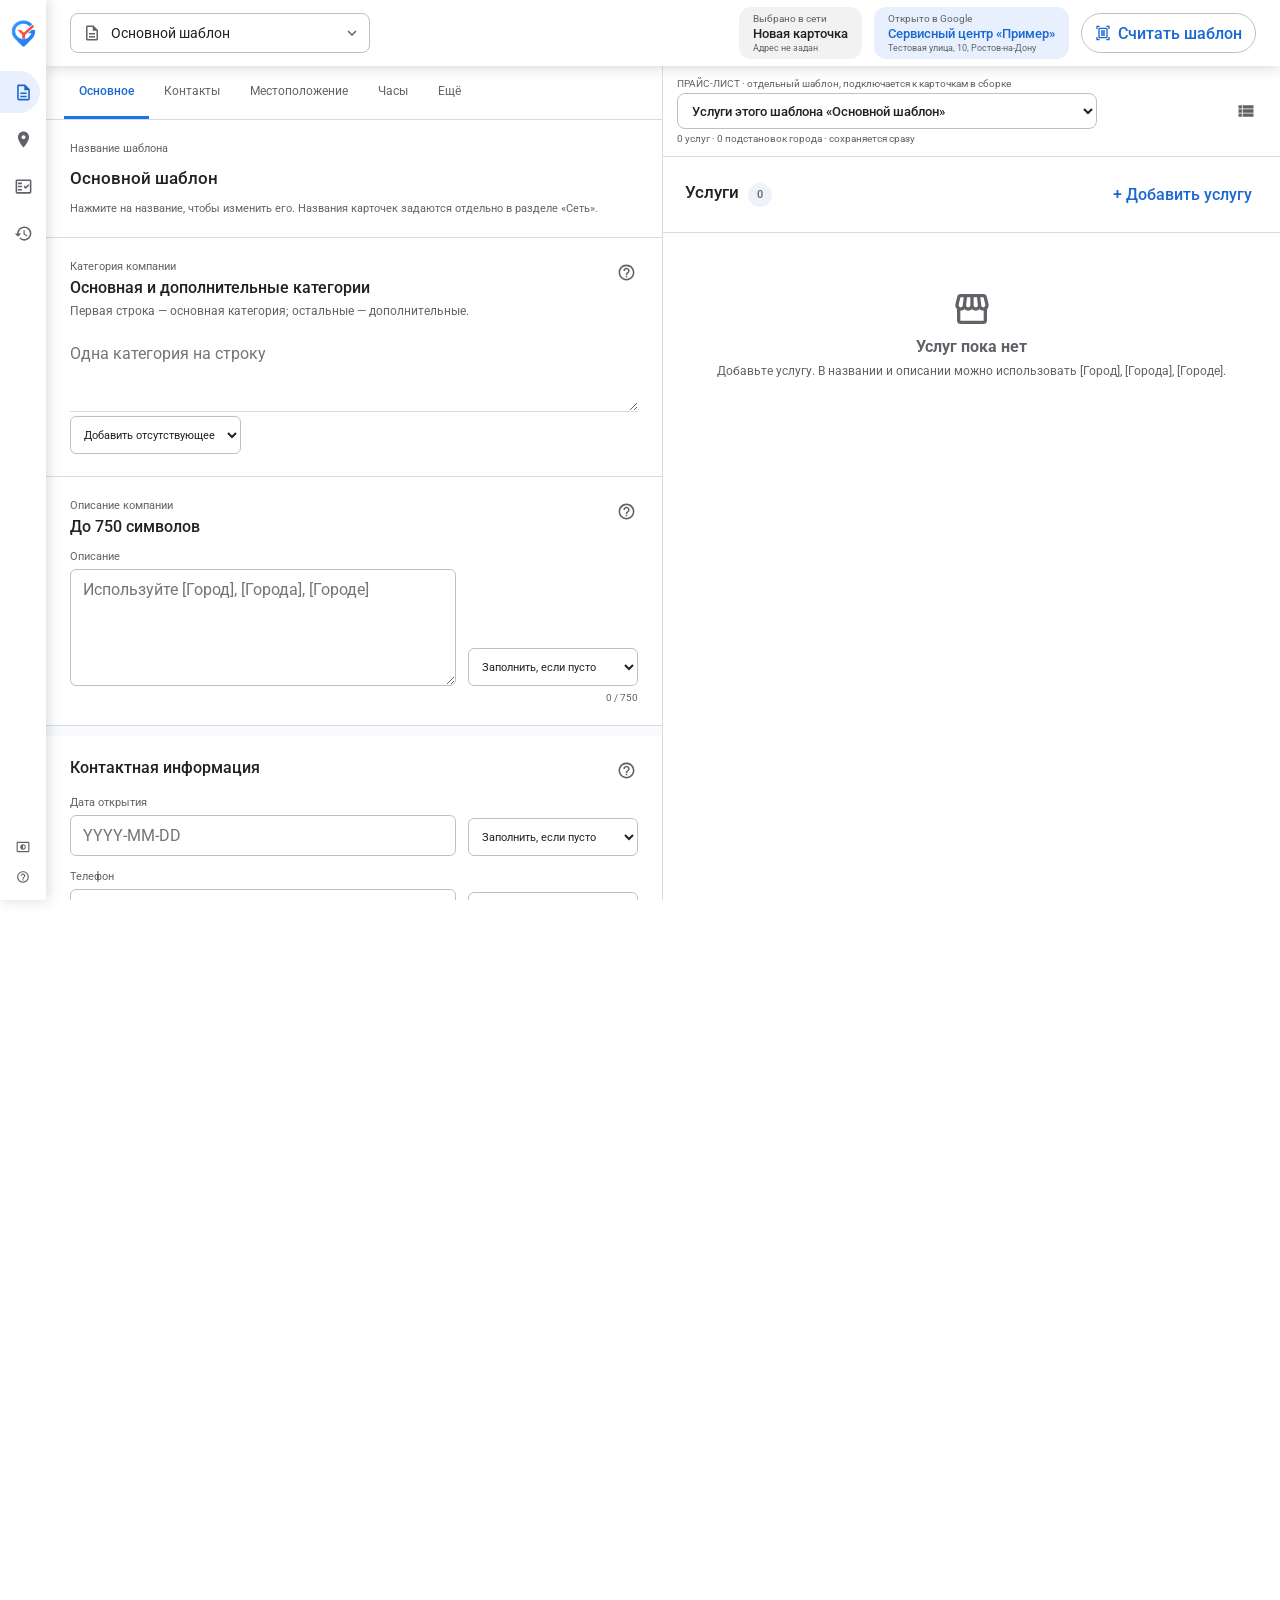
==== extension/index.html @ e3141365 "GBP Filler 0.7.1a: read-only build, install/update README, user guide, changelog Co-Authored-By: Cla" ====
<!doctype html>
<html lang="ru">
  <head>
    <meta charset="UTF-8">
    <meta name="viewport" content="width=device-width,initial-scale=1">
    <title>GBP Filler</title>
    <link rel="icon" type="image/png" sizes="32x32" href="./icons/gy-icon-v3-32.png">
    <link rel="icon" type="image/png" sizes="128x128" href="./icons/gy-icon-v3-128.png">
    <script type="module" crossorigin src="./assets/index-CGovsIVg.js"></script>
    <link rel="stylesheet" crossorigin href="./assets/index-DYWg9u04.css">
  </head>
  <body>
    <div id="root"></div>
  </body>
</html>
---- extension/assets/index-DYWg9u04.css ----
@font-face{font-family:Roboto;font-style:normal;font-display:swap;font-weight:400;src:url(./roboto-cyrillic-ext-400-normal-qHufge6k.woff2) format("woff2"),url(./roboto-cyrillic-ext-400-normal-DhDk0Xwi.woff) format("woff");unicode-range:U+0460-052F,U+1C80-1C8A,U+20B4,U+2DE0-2DFF,U+A640-A69F,U+FE2E-FE2F}@font-face{font-family:Roboto;font-style:normal;font-display:swap;font-weight:400;src:url(./roboto-cyrillic-400-normal-CBPI_iaY.woff2) format("woff2"),url(./roboto-cyrillic-400-normal-BepgbcUK.woff) format("woff");unicode-range:U+0301,U+0400-045F,U+0490-0491,U+04B0-04B1,U+2116}@font-face{font-family:Roboto;font-style:normal;font-display:swap;font-weight:400;src:url([data-uri]) format("woff2"),url([data-uri]) format("woff");unicode-range:U+1F00-1FFF}@font-face{font-family:Roboto;font-style:normal;font-display:swap;font-weight:400;src:url(./roboto-greek-400-normal-ai2Z1K3C.woff2) format("woff2"),url(./roboto-greek-400-normal-D904r64h.woff) format("woff");unicode-range:U+0370-0377,U+037A-037F,U+0384-038A,U+038C,U+038E-03A1,U+03A3-03FF}@font-face{font-family:Roboto;font-style:normal;font-display:swap;font-weight:400;src:url(./roboto-math-400-normal-BEFej5gc.woff2) format("woff2"),url(./roboto-math-400-normal-D6sS4O5l.woff) format("woff");unicode-range:U+0302-0303,U+0305,U+0307-0308,U+0310,U+0312,U+0315,U+031A,U+0326-0327,U+032C,U+032F-0330,U+0332-0333,U+0338,U+033A,U+0346,U+034D,U+0391-03A1,U+03A3-03A9,U+03B1-03C9,U+03D1,U+03D5-03D6,U+03F0-03F1,U+03F4-03F5,U+2016-2017,U+2034-2038,U+203C,U+2040,U+2043,U+2047,U+2050,U+2057,U+205F,U+2070-2071,U+2074-208E,U+2090-209C,U+20D0-20DC,U+20E1,U+20E5-20EF,U+2100-2112,U+2114-2115,U+2117-2121,U+2123-214F,U+2190,U+2192,U+2194-21AE,U+21B0-21E5,U+21F1-21F2,U+21F4-2211,U+2213-2214,U+2216-22FF,U+2308-230B,U+2310,U+2319,U+231C-2321,U+2336-237A,U+237C,U+2395,U+239B-23B7,U+23D0,U+23DC-23E1,U+2474-2475,U+25AF,U+25B3,U+25B7,U+25BD,U+25C1,U+25CA,U+25CC,U+25FB,U+266D-266F,U+27C0-27FF,U+2900-2AFF,U+2B0E-2B11,U+2B30-2B4C,U+2BFE,U+3030,U+FF5B,U+FF5D,U+1D400-1D7FF,U+1EE00-1EEFF}@font-face{font-family:Roboto;font-style:normal;font-display:swap;font-weight:400;src:url(./roboto-symbols-400-normal-CB1Ce4Gk.woff2) format("woff2"),url(./roboto-symbols-400-normal-C7tGlxgb.woff) format("woff");unicode-range:U+0001-000C,U+000E-001F,U+007F-009F,U+20DD-20E0,U+20E2-20E4,U+2150-218F,U+2190,U+2192,U+2194-2199,U+21AF,U+21E6-21F0,U+21F3,U+2218-2219,U+2299,U+22C4-22C6,U+2300-243F,U+2440-244A,U+2460-24FF,U+25A0-27BF,U+2800-28FF,U+2921-2922,U+2981,U+29BF,U+29EB,U+2B00-2BFF,U+4DC0-4DFF,U+FFF9-FFFB,U+10140-1018E,U+10190-1019C,U+101A0,U+101D0-101FD,U+102E0-102FB,U+10E60-10E7E,U+1D2C0-1D2D3,U+1D2E0-1D37F,U+1F000-1F0FF,U+1F100-1F1AD,U+1F1E6-1F1FF,U+1F30D-1F30F,U+1F315,U+1F31C,U+1F31E,U+1F320-1F32C,U+1F336,U+1F378,U+1F37D,U+1F382,U+1F393-1F39F,U+1F3A7-1F3A8,U+1F3AC-1F3AF,U+1F3C2,U+1F3C4-1F3C6,U+1F3CA-1F3CE,U+1F3D4-1F3E0,U+1F3ED,U+1F3F1-1F3F3,U+1F3F5-1F3F7,U+1F408,U+1F415,U+1F41F,U+1F426,U+1F43F,U+1F441-1F442,U+1F444,U+1F446-1F449,U+1F44C-1F44E,U+1F453,U+1F46A,U+1F47D,U+1F4A3,U+1F4B0,U+1F4B3,U+1F4B9,U+1F4BB,U+1F4BF,U+1F4C8-1F4CB,U+1F4D6,U+1F4DA,U+1F4DF,U+1F4E3-1F4E6,U+1F4EA-1F4ED,U+1F4F7,U+1F4F9-1F4FB,U+1F4FD-1F4FE,U+1F503,U+1F507-1F50B,U+1F50D,U+1F512-1F513,U+1F53E-1F54A,U+1F54F-1F5FA,U+1F610,U+1F650-1F67F,U+1F687,U+1F68D,U+1F691,U+1F694,U+1F698,U+1F6AD,U+1F6B2,U+1F6B9-1F6BA,U+1F6BC,U+1F6C6-1F6CF,U+1F6D3-1F6D7,U+1F6E0-1F6EA,U+1F6F0-1F6F3,U+1F6F7-1F6FC,U+1F700-1F7FF,U+1F800-1F80B,U+1F810-1F847,U+1F850-1F859,U+1F860-1F887,U+1F890-1F8AD,U+1F8B0-1F8BB,U+1F8C0-1F8C1,U+1F900-1F90B,U+1F93B,U+1F946,U+1F984,U+1F996,U+1F9E9,U+1FA00-1FA6F,U+1FA70-1FA7C,U+1FA80-1FA89,U+1FA8F-1FAC6,U+1FACE-1FADC,U+1FADF-1FAE9,U+1FAF0-1FAF8,U+1FB00-1FBFF}@font-face{font-family:Roboto;font-style:normal;font-display:swap;font-weight:400;src:url(./roboto-vietnamese-400-normal-D2PTxGxD.woff2) format("woff2"),url(./roboto-vietnamese-400-normal-Bf76hAzZ.woff) format("woff");unicode-range:U+0102-0103,U+0110-0111,U+0128-0129,U+0168-0169,U+01A0-01A1,U+01AF-01B0,U+0300-0301,U+0303-0304,U+0308-0309,U+0323,U+0329,U+1EA0-1EF9,U+20AB}@font-face{font-family:Roboto;font-style:normal;font-display:swap;font-weight:400;src:url(./roboto-latin-ext-400-normal-C3tdtHj3.woff2) format("woff2"),url(./roboto-latin-ext-400-normal-CIveymTr.woff) format("woff");unicode-range:U+0100-02BA,U+02BD-02C5,U+02C7-02CC,U+02CE-02D7,U+02DD-02FF,U+0304,U+0308,U+0329,U+1D00-1DBF,U+1E00-1E9F,U+1EF2-1EFF,U+2020,U+20A0-20AB,U+20AD-20C0,U+2113,U+2C60-2C7F,U+A720-A7FF}@font-face{font-family:Roboto;font-style:normal;font-display:swap;font-weight:400;src:url(./roboto-latin-400-normal-BqEyEoaF.woff2) format("woff2"),url(./roboto-latin-400-normal-D27F5sTu.woff) format("woff");unicode-range:U+0000-00FF,U+0131,U+0152-0153,U+02BB-02BC,U+02C6,U+02DA,U+02DC,U+0304,U+0308,U+0329,U+2000-206F,U+20AC,U+2122,U+2191,U+2193,U+2212,U+2215,U+FEFF,U+FFFD}@font-face{font-family:Roboto;font-style:normal;font-display:swap;font-weight:500;src:url(./roboto-cyrillic-ext-500-normal-BWC_xYeb.woff2) format("woff2"),url(./roboto-cyrillic-ext-500-normal-SCgicl0l.woff) format("woff");unicode-range:U+0460-052F,U+1C80-1C8A,U+20B4,U+2DE0-2DFF,U+A640-A69F,U+FE2E-FE2F}@font-face{font-family:Roboto;font-style:normal;font-display:swap;font-weight:500;src:url(./roboto-cyrillic-500-normal-CLao9AfR.woff2) format("woff2"),url(./roboto-cyrillic-500-normal-C8ZOEKN4.woff) format("woff");unicode-range:U+0301,U+0400-045F,U+0490-0491,U+04B0-04B1,U+2116}@font-face{font-family:Roboto;font-style:normal;font-display:swap;font-weight:500;src:url([data-uri]) format("woff2"),url([data-uri]) format("woff");unicode-range:U+1F00-1FFF}@font-face{font-family:Roboto;font-style:normal;font-display:swap;font-weight:500;src:url(./roboto-greek-500-normal-C9AnhcmC.woff2) format("woff2"),url(./roboto-greek-500-normal-XBIQOowA.woff) format("woff");unicode-range:U+0370-0377,U+037A-037F,U+0384-038A,U+038C,U+038E-03A1,U+03A3-03FF}@font-face{font-family:Roboto;font-style:normal;font-display:swap;font-weight:500;src:url(./roboto-math-500-normal-C4NU9gLX.woff2) format("woff2"),url(./roboto-math-500-normal-BNGXE_xU.woff) format("woff");unicode-range:U+0302-0303,U+0305,U+0307-0308,U+0310,U+0312,U+0315,U+031A,U+0326-0327,U+032C,U+032F-0330,U+0332-0333,U+0338,U+033A,U+0346,U+034D,U+0391-03A1,U+03A3-03A9,U+03B1-03C9,U+03D1,U+03D5-03D6,U+03F0-03F1,U+03F4-03F5,U+2016-2017,U+2034-2038,U+203C,U+2040,U+2043,U+2047,U+2050,U+2057,U+205F,U+2070-2071,U+2074-208E,U+2090-209C,U+20D0-20DC,U+20E1,U+20E5-20EF,U+2100-2112,U+2114-2115,U+2117-2121,U+2123-214F,U+2190,U+2192,U+2194-21AE,U+21B0-21E5,U+21F1-21F2,U+21F4-2211,U+2213-2214,U+2216-22FF,U+2308-230B,U+2310,U+2319,U+231C-2321,U+2336-237A,U+237C,U+2395,U+239B-23B7,U+23D0,U+23DC-23E1,U+2474-2475,U+25AF,U+25B3,U+25B7,U+25BD,U+25C1,U+25CA,U+25CC,U+25FB,U+266D-266F,U+27C0-27FF,U+2900-2AFF,U+2B0E-2B11,U+2B30-2B4C,U+2BFE,U+3030,U+FF5B,U+FF5D,U+1D400-1D7FF,U+1EE00-1EEFF}@font-face{font-family:Roboto;font-style:normal;font-display:swap;font-weight:500;src:url(./roboto-symbols-500-normal-B_CZKVJS.woff2) format("woff2"),url(./roboto-symbols-500-normal-DFnofPUt.woff) format("woff");unicode-range:U+0001-000C,U+000E-001F,U+007F-009F,U+20DD-20E0,U+20E2-20E4,U+2150-218F,U+2190,U+2192,U+2194-2199,U+21AF,U+21E6-21F0,U+21F3,U+2218-2219,U+2299,U+22C4-22C6,U+2300-243F,U+2440-244A,U+2460-24FF,U+25A0-27BF,U+2800-28FF,U+2921-2922,U+2981,U+29BF,U+29EB,U+2B00-2BFF,U+4DC0-4DFF,U+FFF9-FFFB,U+10140-1018E,U+10190-1019C,U+101A0,U+101D0-101FD,U+102E0-102FB,U+10E60-10E7E,U+1D2C0-1D2D3,U+1D2E0-1D37F,U+1F000-1F0FF,U+1F100-1F1AD,U+1F1E6-1F1FF,U+1F30D-1F30F,U+1F315,U+1F31C,U+1F31E,U+1F320-1F32C,U+1F336,U+1F378,U+1F37D,U+1F382,U+1F393-1F39F,U+1F3A7-1F3A8,U+1F3AC-1F3AF,U+1F3C2,U+1F3C4-1F3C6,U+1F3CA-1F3CE,U+1F3D4-1F3E0,U+1F3ED,U+1F3F1-1F3F3,U+1F3F5-1F3F7,U+1F408,U+1F415,U+1F41F,U+1F426,U+1F43F,U+1F441-1F442,U+1F444,U+1F446-1F449,U+1F44C-1F44E,U+1F453,U+1F46A,U+1F47D,U+1F4A3,U+1F4B0,U+1F4B3,U+1F4B9,U+1F4BB,U+1F4BF,U+1F4C8-1F4CB,U+1F4D6,U+1F4DA,U+1F4DF,U+1F4E3-1F4E6,U+1F4EA-1F4ED,U+1F4F7,U+1F4F9-1F4FB,U+1F4FD-1F4FE,U+1F503,U+1F507-1F50B,U+1F50D,U+1F512-1F513,U+1F53E-1F54A,U+1F54F-1F5FA,U+1F610,U+1F650-1F67F,U+1F687,U+1F68D,U+1F691,U+1F694,U+1F698,U+1F6AD,U+1F6B2,U+1F6B9-1F6BA,U+1F6BC,U+1F6C6-1F6CF,U+1F6D3-1F6D7,U+1F6E0-1F6EA,U+1F6F0-1F6F3,U+1F6F7-1F6FC,U+1F700-1F7FF,U+1F800-1F80B,U+1F810-1F847,U+1F850-1F859,U+1F860-1F887,U+1F890-1F8AD,U+1F8B0-1F8BB,U+1F8C0-1F8C1,U+1F900-1F90B,U+1F93B,U+1F946,U+1F984,U+1F996,U+1F9E9,U+1FA00-1FA6F,U+1FA70-1FA7C,U+1FA80-1FA89,U+1FA8F-1FAC6,U+1FACE-1FADC,U+1FADF-1FAE9,U+1FAF0-1FAF8,U+1FB00-1FBFF}@font-face{font-family:Roboto;font-style:normal;font-display:swap;font-weight:500;src:url(./roboto-vietnamese-500-normal-B3ncpOoB.woff2) format("woff2"),url(./roboto-vietnamese-500-normal-BgoYVz-9.woff) format("woff");unicode-range:U+0102-0103,U+0110-0111,U+0128-0129,U+0168-0169,U+01A0-01A1,U+01AF-01B0,U+0300-0301,U+0303-0304,U+0308-0309,U+0323,U+0329,U+1EA0-1EF9,U+20AB}@font-face{font-family:Roboto;font-style:normal;font-display:swap;font-weight:500;src:url(./roboto-latin-ext-500-normal-pMCM9Ixg.woff2) format("woff2"),url(./roboto-latin-ext-500-normal-C1cK9xmS.woff) format("woff");unicode-range:U+0100-02BA,U+02BD-02C5,U+02C7-02CC,U+02CE-02D7,U+02DD-02FF,U+0304,U+0308,U+0329,U+1D00-1DBF,U+1E00-1E9F,U+1EF2-1EFF,U+2020,U+20A0-20AB,U+20AD-20C0,U+2113,U+2C60-2C7F,U+A720-A7FF}@font-face{font-family:Roboto;font-style:normal;font-display:swap;font-weight:500;src:url(./roboto-latin-500-normal-7RbcRiD8.woff2) format("woff2"),url(./roboto-latin-500-normal-fsTFPL3E.woff) format("woff");unicode-range:U+0000-00FF,U+0131,U+0152-0153,U+02BB-02BC,U+02C6,U+02DA,U+02DC,U+0304,U+0308,U+0329,U+2000-206F,U+20AC,U+2122,U+2191,U+2193,U+2212,U+2215,U+FEFF,U+FFFD}@font-face{font-family:Roboto;font-style:normal;font-display:swap;font-weight:700;src:url(./roboto-cyrillic-ext-700-normal-DmFxo5wj.woff2) format("woff2"),url(./roboto-cyrillic-ext-700-normal-BWOtdzfy.woff) format("woff");unicode-range:U+0460-052F,U+1C80-1C8A,U+20B4,U+2DE0-2DFF,U+A640-A69F,U+FE2E-FE2F}@font-face{font-family:Roboto;font-style:normal;font-display:swap;font-weight:700;src:url(./roboto-cyrillic-700-normal-C2o7G-SM.woff2) format("woff2"),url(./roboto-cyrillic-700-normal-D8g9KsRf.woff) format("woff");unicode-range:U+0301,U+0400-045F,U+0490-0491,U+04B0-04B1,U+2116}@font-face{font-family:Roboto;font-style:normal;font-display:swap;font-weight:700;src:url([data-uri]) format("woff2"),url([data-uri]) format("woff");unicode-range:U+1F00-1FFF}@font-face{font-family:Roboto;font-style:normal;font-display:swap;font-weight:700;src:url(./roboto-greek-700-normal-0aHWxGLu.woff2) format("woff2"),url(./roboto-greek-700-normal-xQsEWSIA.woff) format("woff");unicode-range:U+0370-0377,U+037A-037F,U+0384-038A,U+038C,U+038E-03A1,U+03A3-03FF}@font-face{font-family:Roboto;font-style:normal;font-display:swap;font-weight:700;src:url(./roboto-math-700-normal-B8YqGHVc.woff2) format("woff2"),url(./roboto-math-700-normal-DbhUef31.woff) format("woff");unicode-range:U+0302-0303,U+0305,U+0307-0308,U+0310,U+0312,U+0315,U+031A,U+0326-0327,U+032C,U+032F-0330,U+0332-0333,U+0338,U+033A,U+0346,U+034D,U+0391-03A1,U+03A3-03A9,U+03B1-03C9,U+03D1,U+03D5-03D6,U+03F0-03F1,U+03F4-03F5,U+2016-2017,U+2034-2038,U+203C,U+2040,U+2043,U+2047,U+2050,U+2057,U+205F,U+2070-2071,U+2074-208E,U+2090-209C,U+20D0-20DC,U+20E1,U+20E5-20EF,U+2100-2112,U+2114-2115,U+2117-2121,U+2123-214F,U+2190,U+2192,U+2194-21AE,U+21B0-21E5,U+21F1-21F2,U+21F4-2211,U+2213-2214,U+2216-22FF,U+2308-230B,U+2310,U+2319,U+231C-2321,U+2336-237A,U+237C,U+2395,U+239B-23B7,U+23D0,U+23DC-23E1,U+2474-2475,U+25AF,U+25B3,U+25B7,U+25BD,U+25C1,U+25CA,U+25CC,U+25FB,U+266D-266F,U+27C0-27FF,U+2900-2AFF,U+2B0E-2B11,U+2B30-2B4C,U+2BFE,U+3030,U+FF5B,U+FF5D,U+1D400-1D7FF,U+1EE00-1EEFF}@font-face{font-family:Roboto;font-style:normal;font-display:swap;font-weight:700;src:url(./roboto-symbols-700-normal-BiFDindJ.woff2) format("woff2"),url(./roboto-symbols-700-normal-C59U6HqI.woff) format("woff");unicode-range:U+0001-000C,U+000E-001F,U+007F-009F,U+20DD-20E0,U+20E2-20E4,U+2150-218F,U+2190,U+2192,U+2194-2199,U+21AF,U+21E6-21F0,U+21F3,U+2218-2219,U+2299,U+22C4-22C6,U+2300-243F,U+2440-244A,U+2460-24FF,U+25A0-27BF,U+2800-28FF,U+2921-2922,U+2981,U+29BF,U+29EB,U+2B00-2BFF,U+4DC0-4DFF,U+FFF9-FFFB,U+10140-1018E,U+10190-1019C,U+101A0,U+101D0-101FD,U+102E0-102FB,U+10E60-10E7E,U+1D2C0-1D2D3,U+1D2E0-1D37F,U+1F000-1F0FF,U+1F100-1F1AD,U+1F1E6-1F1FF,U+1F30D-1F30F,U+1F315,U+1F31C,U+1F31E,U+1F320-1F32C,U+1F336,U+1F378,U+1F37D,U+1F382,U+1F393-1F39F,U+1F3A7-1F3A8,U+1F3AC-1F3AF,U+1F3C2,U+1F3C4-1F3C6,U+1F3CA-1F3CE,U+1F3D4-1F3E0,U+1F3ED,U+1F3F1-1F3F3,U+1F3F5-1F3F7,U+1F408,U+1F415,U+1F41F,U+1F426,U+1F43F,U+1F441-1F442,U+1F444,U+1F446-1F449,U+1F44C-1F44E,U+1F453,U+1F46A,U+1F47D,U+1F4A3,U+1F4B0,U+1F4B3,U+1F4B9,U+1F4BB,U+1F4BF,U+1F4C8-1F4CB,U+1F4D6,U+1F4DA,U+1F4DF,U+1F4E3-1F4E6,U+1F4EA-1F4ED,U+1F4F7,U+1F4F9-1F4FB,U+1F4FD-1F4FE,U+1F503,U+1F507-1F50B,U+1F50D,U+1F512-1F513,U+1F53E-1F54A,U+1F54F-1F5FA,U+1F610,U+1F650-1F67F,U+1F687,U+1F68D,U+1F691,U+1F694,U+1F698,U+1F6AD,U+1F6B2,U+1F6B9-1F6BA,U+1F6BC,U+1F6C6-1F6CF,U+1F6D3-1F6D7,U+1F6E0-1F6EA,U+1F6F0-1F6F3,U+1F6F7-1F6FC,U+1F700-1F7FF,U+1F800-1F80B,U+1F810-1F847,U+1F850-1F859,U+1F860-1F887,U+1F890-1F8AD,U+1F8B0-1F8BB,U+1F8C0-1F8C1,U+1F900-1F90B,U+1F93B,U+1F946,U+1F984,U+1F996,U+1F9E9,U+1FA00-1FA6F,U+1FA70-1FA7C,U+1FA80-1FA89,U+1FA8F-1FAC6,U+1FACE-1FADC,U+1FADF-1FAE9,U+1FAF0-1FAF8,U+1FB00-1FBFF}@font-face{font-family:Roboto;font-style:normal;font-display:swap;font-weight:700;src:url(./roboto-vietnamese-700-normal-BEVeWqJt.woff2) format("woff2"),url(./roboto-vietnamese-700-normal-kpkdMgbf.woff) format("woff");unicode-range:U+0102-0103,U+0110-0111,U+0128-0129,U+0168-0169,U+01A0-01A1,U+01AF-01B0,U+0300-0301,U+0303-0304,U+0308-0309,U+0323,U+0329,U+1EA0-1EF9,U+20AB}@font-face{font-family:Roboto;font-style:normal;font-display:swap;font-weight:700;src:url(./roboto-latin-ext-700-normal-DSBUz0N1.woff2) format("woff2"),url(./roboto-latin-ext-700-normal-BDePAh3g.woff) format("woff");unicode-range:U+0100-02BA,U+02BD-02C5,U+02C7-02CC,U+02CE-02D7,U+02DD-02FF,U+0304,U+0308,U+0329,U+1D00-1DBF,U+1E00-1E9F,U+1EF2-1EFF,U+2020,U+20A0-20AB,U+20AD-20C0,U+2113,U+2C60-2C7F,U+A720-A7FF}@font-face{font-family:Roboto;font-style:normal;font-display:swap;font-weight:700;src:url(./roboto-latin-700-normal-BZpUvMxY.woff2) format("woff2"),url(./roboto-latin-700-normal-YuyVweIx.woff) format("woff");unicode-range:U+0000-00FF,U+0131,U+0152-0153,U+02BB-02BC,U+02C6,U+02DA,U+02DC,U+0304,U+0308,U+0329,U+2000-206F,U+20AC,U+2122,U+2191,U+2193,U+2212,U+2215,U+FEFF,U+FFFD}:root{font-family:Roboto,Arial,sans-serif;color-scheme:light dark;--bg:#fff;--surface:#fff;--surface2:#f8fafd;--surface3:#eef3fb;--text:#202124;--muted:#5f6368;--line:#dadce0;--lineStrong:#bdc1c6;--blue:#1a73e8;--blueText:#1967d2;--blueSoft:#e8f0fe;--green:#188038;--greenSoft:#e6f4ea;--amber:#b06000;--amberSoft:#fef7e0;--red:#d93025;--redSoft:#fce8e6;--control:#fff}@media(prefers-color-scheme:dark){:root{--bg:#171717;--surface:#202124;--surface2:#292a2d;--surface3:#303134;--text:#e8eaed;--muted:#9aa0a6;--line:#3c4043;--lineStrong:#5f6368;--blue:#8ab4f8;--blueText:#8ab4f8;--blueSoft:#25334d;--green:#81c995;--greenSoft:#1e3a2b;--amber:#fdd663;--amberSoft:#493b16;--red:#f28b82;--redSoft:#4c2523;--control:#202124}}.app.google-light{--bg:#fff;--surface:#fff;--surface2:#f8fafd;--surface3:#eef3fb;--text:#202124;--muted:#5f6368;--line:#dadce0;--lineStrong:#bdc1c6;--blue:#1a73e8;--blueText:#1967d2;--blueSoft:#e8f0fe;--green:#188038;--greenSoft:#e6f4ea;--amber:#b06000;--amberSoft:#fef7e0;--red:#d93025;--redSoft:#fce8e6;--control:#fff}.app.google-dark{--bg:#171717;--surface:#202124;--surface2:#292a2d;--surface3:#303134;--text:#e8eaed;--muted:#9aa0a6;--line:#3c4043;--lineStrong:#5f6368;--blue:#8ab4f8;--blueText:#8ab4f8;--blueSoft:#25334d;--green:#81c995;--greenSoft:#1e3a2b;--amber:#fdd663;--amberSoft:#493b16;--red:#f28b82;--redSoft:#4c2523;--control:#202124}*{box-sizing:border-box}html,body,#root{margin:0;min-width:0;min-height:100%;background:var(--bg);color:var(--text)}body{overflow:hidden}button,input,textarea,select{font:inherit}button{cursor:pointer}button:disabled{opacity:.45;cursor:not-allowed}input,textarea,select{color:var(--text);background:var(--control);border:1px solid var(--lineStrong);outline:none}input:focus,textarea:focus,select:focus{border-color:var(--blue);box-shadow:0 0 0 1px var(--blue)}textarea{resize:vertical}.app{height:100vh;display:grid;grid-template-columns:82px minmax(0,1fr);background:var(--bg);transition:background .18s,color .18s}.rail{display:flex;flex-direction:column;border-right:1px solid var(--line);background:var(--surface);z-index:30}.logo{height:86px;display:grid;place-items:center;color:#4285f4;font-size:28px;font-weight:700;letter-spacing:-2px;border-bottom:1px solid var(--line)}.rail nav{display:grid}.rail button{height:82px;display:flex;flex-direction:column;align-items:center;justify-content:center;gap:7px;border:0;border-left:3px solid transparent;background:transparent;color:var(--muted);font-size:11px}.rail button svg{font-size:25px}.rail button:hover{background:var(--surface2);color:var(--text)}.rail button.active{border-left-color:var(--blue);background:var(--blueSoft);color:var(--blueText)}.rail .railBottom{margin-top:auto}.shell{min-width:0;height:100vh;display:grid;grid-template-rows:86px 54px auto minmax(0,1fr) 92px;background:var(--surface)}.topbar{display:grid;grid-template-columns:minmax(220px,300px) minmax(190px,.65fr) minmax(280px,1fr) auto 48px;gap:20px;align-items:center;padding:0 24px;border-bottom:1px solid var(--line);background:var(--surface)}.templatePicker{display:grid;gap:6px}.templatePicker>span,.activeProfile small{font-size:11px;color:var(--muted)}.templatePicker select{height:42px;padding:0 12px;border-radius:8px}.savedState,.activeProfile,.modeStatus{min-width:0;display:flex;align-items:center;gap:10px}.savedState{padding-left:20px;border-left:1px solid var(--line)}.savedState>svg{color:var(--green);font-size:20px}.savedState b,.savedState small,.activeProfile b,.activeProfile span{display:block;overflow:hidden;text-overflow:ellipsis;white-space:nowrap}.savedState b{font-size:13px;font-weight:500}.savedState small,.activeProfile span{margin-top:3px;color:var(--muted);font-size:10px}.activeProfile{display:block;padding-left:20px;border-left:1px solid var(--line)}.activeProfile b{margin-top:4px;font-size:14px}.ok{color:var(--green)!important}.warn{color:var(--amber)!important}.activeProfile b.warn{color:var(--muted)!important}.modeStatus{padding-left:18px;border-left:1px solid var(--line);font-size:12px}.modeStatus>svg{font-size:18px}.modeStatus span{display:flex;align-items:center;gap:3px;color:var(--muted);white-space:nowrap}.iconButton{width:40px;height:40px;display:grid;place-items:center;border:0;border-radius:50%;background:transparent;color:var(--muted);font-size:23px}.iconButton:hover{background:var(--surface2);color:var(--text)}.cityStrip{height:54px;display:flex;align-items:center;gap:30px;padding:0 24px;border-bottom:1px solid var(--line);background:var(--surface)}.cityStrip span{display:flex;align-items:center;gap:6px;color:var(--muted);font-size:12px;white-space:nowrap}.cityStrip svg{font-size:17px}.cityStrip b{color:var(--text);font-weight:500}.notice{display:flex;align-items:center;gap:10px;padding:9px 18px;background:var(--blueSoft);color:var(--blueText);font-size:12px}.notice.error{background:var(--redSoft);color:var(--red)}.notice button{margin-left:auto;border:0;background:transparent;color:inherit;font-size:20px}.templateMain{min-height:0;display:grid;grid-template-columns:minmax(440px,46%) minmax(520px,54%);overflow:hidden;background:var(--surface)}.profilePane,.servicesPane{min-width:0;min-height:0;display:flex;flex-direction:column}.subtabs{height:54px;display:flex;align-items:end;padding:0 18px;border-bottom:1px solid var(--line);background:var(--surface)}.subtabs button{height:54px;padding:0 15px;border:0;border-bottom:3px solid transparent;background:transparent;color:var(--muted);font-size:12px}.subtabs button.active{border-color:var(--blue);color:var(--blueText);font-weight:500}.paneScroll{min-height:0;overflow:auto}.fieldSections>section{padding:20px 24px;border-bottom:1px solid var(--line)}.sectionTitle{display:flex;align-items:flex-start;justify-content:space-between;gap:20px;margin-bottom:16px}.sectionTitle small{display:block;margin-bottom:5px;color:var(--muted);font-size:11px}.sectionTitle h2{margin:0;font-size:15px;font-weight:500}.sectionTitle p{margin:6px 0 0;color:var(--muted);font-size:12px;line-height:1.45}.sectionTitle>svg{color:var(--muted);font-size:19px}.lineInput,.lineTextarea{width:100%;padding:10px 0;border:0;border-bottom:1px solid var(--line);background:transparent}.categoryList{display:grid;gap:8px;margin-bottom:10px}.categoryList div{display:flex;align-items:center;gap:10px;font-size:13px}.categoryList b{padding:2px 5px;border:1px solid var(--lineStrong);border-radius:3px;font-size:8px}.muted{color:var(--muted)}.fieldRow{display:grid;grid-template-columns:minmax(0,1fr) 170px;gap:12px;align-items:end;margin-top:14px}.fieldRow label,.cityEditor label{display:grid;gap:6px}.fieldRow label>span,.cityEditor label>span{color:var(--muted);font-size:11px}.fieldRow input,.fieldRow textarea{width:100%;padding:10px 12px;border-radius:6px}.policySelect{height:38px;padding:0 9px;border-radius:6px;font-size:11px}.counter{margin-top:6px;text-align:right;color:var(--muted);font-size:10px}.templateActions{display:flex;gap:10px;padding:18px 24px}.textButton{display:inline-flex;align-items:center;gap:5px;border:0;background:transparent;color:var(--blueText);font-weight:500}.attributeList{display:grid;gap:1px;border-top:1px solid var(--line)}.attributeList label{display:flex;gap:10px;padding:12px 0;border-bottom:1px solid var(--line);font-size:13px}.attributeList input{accent-color:var(--blue)}.dualPolicies{display:flex;gap:10px;margin-top:14px}.servicesHeader{min-height:76px;display:flex;align-items:center;justify-content:space-between;gap:14px;padding:13px 20px;border-bottom:1px solid var(--line)}.servicesHeader h2{margin:0;font-size:17px;font-weight:500}.servicesHeader h2 span{display:inline-grid;place-items:center;min-width:24px;height:24px;margin-left:5px;border-radius:12px;background:var(--surface3);color:var(--muted);font-size:11px}.servicesHeader p{margin:5px 0 0;color:var(--muted);font-size:11px}.servicesActions{display:flex;align-items:center;gap:8px}.serviceList{min-height:190px;flex:1;overflow:auto;padding:0 16px}.serviceList>button{width:100%;min-height:59px;display:grid;grid-template-columns:minmax(0,1fr) 110px 20px;align-items:center;gap:12px;padding:9px 8px;border:0;border-bottom:1px solid var(--line);background:transparent;color:var(--text);text-align:left}.serviceList>button:hover,.serviceList>button.selected{background:var(--surface2)}.serviceList>button.selected{box-shadow:inset 3px 0 var(--blue)}.serviceList>button span,.serviceList>button b,.serviceList>button small{min-width:0;display:block}.serviceList>button b,.serviceList>button small{overflow:hidden;text-overflow:ellipsis;white-space:nowrap}.serviceList>button b{font-size:13px;font-weight:500}.serviceList>button small{margin-top:4px;color:var(--muted);font-size:11px}.serviceList>button em{color:var(--muted);font-size:11px;font-style:normal;text-align:right}.serviceList>button svg{color:var(--muted)}.emptyState{min-height:200px;display:grid;place-items:center;align-content:center;gap:8px;color:var(--muted);text-align:center}.emptyState svg{font-size:40px}.emptyState span{font-size:12px}.serviceEditor{display:grid;grid-template-columns:1fr 1fr;gap:12px;padding:16px 20px;border-top:1px solid var(--line);background:var(--surface2)}.outlined{position:relative;display:grid}.outlined>span{position:absolute;top:-6px;left:10px;padding:0 4px;background:var(--surface2);color:var(--muted);font-size:10px;z-index:1}.outlined input,.outlined textarea,.outlined select{width:100%;padding:12px;border-radius:6px;background:transparent}.outlined small{position:absolute;right:9px;bottom:7px;color:var(--muted);font-size:9px}.outlined textarea{padding-bottom:24px}.outlined.full{grid-column:1/-1}.editorActions{grid-column:1/-1;display:flex;justify-content:flex-end;gap:10px}.editorActions button:not(.textButton),.pageHeader button:not(.secondaryAction),.sheetBar button,.approvalPanel button{height:38px;padding:0 18px;border:0;border-radius:19px;background:#1a73e8;color:#fff;font-weight:500}.pageMain{min-height:0;overflow:auto;background:var(--surface2)}.contentPage{max-width:1420px;margin:0 auto;padding:24px}.pageHeader{display:flex;align-items:flex-start;justify-content:space-between;gap:24px;padding-bottom:20px}.pageHeader small{color:var(--blueText);font-weight:700;letter-spacing:.08em}.pageHeader h1{margin:5px 0 4px;font-size:24px}.pageHeader p{margin:0;color:var(--muted);font-size:13px}.headerButtons,.reviewPicker{display:flex;align-items:center;gap:8px}.secondaryAction{height:40px;display:inline-flex;align-items:center;justify-content:center;gap:7px;padding:0 14px;border:1px solid var(--lineStrong);border-radius:20px;background:transparent;color:var(--blueText);font-weight:500}.sheetBar{display:flex;gap:8px;margin-bottom:16px;padding:14px;background:var(--surface);border:1px solid var(--line);border-radius:10px}.sheetBar input{flex:1;padding:0 12px;border-radius:6px}.cityWorkspace{display:grid;grid-template-columns:minmax(360px,.9fr) minmax(450px,1.1fr);border:1px solid var(--line);border-radius:10px;overflow:hidden;background:var(--surface)}.cityList{border-right:1px solid var(--line)}.cityListHead,.cityList>button{display:grid;grid-template-columns:minmax(0,1.5fr) .7fr 80px;align-items:center;gap:12px;padding:12px 14px}.cityListHead{background:var(--surface2);color:var(--muted);font-size:10px;text-transform:uppercase}.cityList>button{width:100%;border:0;border-top:1px solid var(--line);background:transparent;color:var(--text);text-align:left}.cityList>button.selected{background:var(--blueSoft);box-shadow:inset 3px 0 var(--blue)}.cityList>button b,.cityList>button small{display:block}.cityList>button small{margin-top:4px;color:var(--muted);overflow:hidden;text-overflow:ellipsis;white-space:nowrap}.cityList>button em{font-size:10px;font-style:normal}.cityEditor{display:grid;grid-template-columns:1fr 1fr;gap:14px;padding:20px}.cityEditor h2,.cityEditor .full,.resolvedBox{grid-column:1/-1}.cityEditor h2{margin:0}.cityEditor input{height:40px;padding:0 10px;border-radius:6px}.resolvedBox{display:grid;gap:6px;margin-top:8px;padding:14px;background:var(--surface2);border-radius:8px}.resolvedBox span,.resolvedBox small{color:var(--muted);font-size:11px}.reviewPicker select{height:40px;padding:0 10px;border-radius:6px}.reviewPicker button{height:40px;padding:0 16px;border:0;border-radius:20px;background:#1a73e8;color:#fff}.emptyReview{min-height:330px;display:grid;place-items:center;align-content:center;gap:9px;color:var(--muted);text-align:center;background:var(--surface);border:1px solid var(--line);border-radius:10px}.emptyReview svg{font-size:48px;color:var(--green)}.emptyReview h2{margin:0;color:var(--text)}.emptyReview p{max-width:560px;margin:0;line-height:1.5}.blockerBox{display:flex;gap:12px;margin-bottom:14px;padding:14px;background:var(--redSoft);color:var(--red);border-radius:8px}.blockerBox>svg{flex:none;font-size:23px}.blockerBox p{margin:5px 0}.diffTable,.journalTable{overflow:hidden;background:var(--surface);border:1px solid var(--line);border-radius:10px}.diffHead,.diffRow{min-width:900px;display:grid;grid-template-columns:1fr 1.15fr 1.25fr 160px;align-items:center}.diffHead{padding:10px 14px;background:var(--surface2);color:var(--muted);font-size:10px;text-transform:uppercase}.diffRow{min-height:62px;border-top:1px solid var(--line)}.diffRow>span,.diffRow>select{margin:8px 14px}.diffRow>span{font-size:11px;color:var(--muted);overflow:hidden;text-overflow:ellipsis}.diffRow>span:first-child b,.diffRow>span:first-child small,.diffRow>span:first-child em{display:block}.diffRow>span:first-child b{margin-top:2px;color:var(--text);font-size:12px}.diffRow>span:first-child small{color:var(--blueText)}.diffRow>span:first-child em{margin-top:4px;color:var(--amber);font-style:normal}.diffRow select{height:36px;padding:0 8px;border-radius:6px}.diffRow.same{opacity:.55}.diffRow.conflict{background:var(--amberSoft)}.approvalPanel{display:flex;align-items:center;justify-content:space-between;gap:20px;margin-top:14px;padding:16px;background:var(--surface);border:1px solid var(--line);border-radius:10px}.approvalPanel p{margin:4px 0 0;color:var(--muted);font-size:11px}.journalRow{display:grid;grid-template-columns:170px 130px minmax(0,1fr) 90px;gap:14px;align-items:center;padding:13px 14px;border-top:1px solid var(--line);font-size:12px}.journalRow:first-child{border-top:0}.journalRow time,.journalRow span{color:var(--muted)}.journalRow em{justify-self:end;font-style:normal;font-weight:500}.journalRow em.ok{color:var(--green)}.journalRow em.warn{color:var(--amber)}.journalRow em.error{color:var(--red)}.actionBar{min-width:0;display:grid;grid-template-columns:minmax(230px,1.2fr) minmax(155px,.8fr) minmax(150px,.75fr) minmax(150px,.75fr) auto auto;align-items:center;border-top:1px solid var(--line);background:var(--surface);z-index:20}.footerIdentity,.footerMetric{min-width:0;height:58px;display:flex;align-items:center;gap:11px;padding:0 18px;border-right:1px solid var(--line)}.footerIdentity>svg{flex:none;width:38px;height:38px;padding:8px;border:1px solid var(--line);border-radius:7px;color:var(--blueText)}.footerIdentity span,.footerIdentity b,.footerIdentity small,.footerMetric span,.footerMetric b,.footerMetric small{min-width:0;display:block}.footerIdentity b,.footerIdentity small,.footerMetric b,.footerMetric small{overflow:hidden;text-overflow:ellipsis;white-space:nowrap}.footerIdentity b,.footerMetric b{font-size:12px;font-weight:500}.footerIdentity small,.footerMetric small{margin-top:4px;color:var(--muted);font-size:9px}.footerMetric>svg{flex:none;color:var(--muted);font-size:21px}.footerMetric.ok>svg{color:var(--green)}.footerMetric.warn>svg{color:var(--amber)}.actionBar>button{margin-right:12px;white-space:nowrap}.primaryAction{height:46px;display:inline-flex;align-items:center;justify-content:center;gap:7px;padding:0 18px;border:0;border-radius:6px;background:#1a73e8;color:#fff;font-weight:500}.drawerBackdrop{position:fixed;top:0;right:0;bottom:0;left:0;display:flex;justify-content:flex-end;background:#0000006b;z-index:100}.guideDrawer{width:min(420px,94vw);height:100%;padding:22px;background:var(--surface);box-shadow:-8px 0 28px #0000002e;overflow:auto;animation:drawerIn .18s ease-out}.guideDrawer header{display:flex;align-items:flex-start;justify-content:space-between;border-bottom:1px solid var(--line);padding-bottom:15px}.guideDrawer header small{color:var(--blueText);font-weight:700}.guideDrawer h2{margin:5px 0 0}.guideDrawer header button{border:0;background:transparent;color:var(--muted);font-size:25px}.guideDrawer ol{display:grid;gap:0;padding-left:20px}.guideDrawer li{padding:15px 5px;border-bottom:1px solid var(--line)}.guideDrawer li b,.guideDrawer li span{display:block}.guideDrawer li span{margin-top:5px;color:var(--muted);font-size:12px;line-height:1.45}.apiHelp{display:flex;gap:12px;margin:18px 0;padding:14px;background:var(--surface2);border-radius:8px}.apiHelp>svg{flex:none;font-size:22px}.apiHelp p{margin:5px 0 0;color:var(--muted);font-size:11px}.loadingScreen{height:100vh;display:grid;place-items:center;align-content:center;gap:12px;background:var(--bg);color:var(--muted)}.spin{font-size:28px;animation:spin 1s linear infinite}@keyframes spin{to{transform:rotate(360deg)}}@keyframes drawerIn{0%{transform:translate(24px);opacity:0}}@media(prefers-reduced-motion:reduce){*,*:before,*:after{scroll-behavior:auto!important;animation-duration:.01ms!important;transition-duration:.01ms!important}}@media(max-width:1180px){.topbar{grid-template-columns:230px 1fr minmax(230px,1fr) auto}.savedState{display:none}.templateMain{grid-template-columns:minmax(390px,45%) minmax(500px,55%)}.actionBar{grid-template-columns:minmax(220px,1fr) 150px 140px auto auto}.footerMetric:nth-of-type(4){display:none}.cityStrip{gap:16px}.cityStrip span:nth-child(2){display:none}}@media(max-width:940px){body{overflow:auto}.app{grid-template-columns:66px minmax(0,1fr)}.rail button{height:70px}.rail button span{font-size:9px}.shell{min-width:850px}.templateMain{grid-template-columns:420px 1fr}.modeStatus span{display:none}}.notice.warning{background:var(--amberSoft);color:var(--amber)}.serviceOrdinal{display:inline-block;min-width:22px;margin-right:7px;color:var(--muted);font-size:10px;font-style:normal;font-weight:400;text-align:right}.shell{grid-template-rows:86px 54px auto minmax(0,1fr)}.actionBar{display:none}.automationProgress{position:fixed;right:24px;bottom:108px;z-index:80;min-width:320px;max-width:560px;display:grid;grid-template-columns:28px minmax(0,1fr) auto auto;align-items:center;gap:10px;padding:13px 16px;border:1px solid var(--line);border-radius:12px;background:var(--surface);box-shadow:0 8px 28px #0003}.automationProgress svg{font-size:20px;color:var(--blueText)}.automationProgress span,.automationProgress b{display:block}.automationProgress span{color:var(--muted);font-size:11px;line-height:1.4}.automationProgress b{margin-bottom:2px;color:var(--text);font-size:12px}.automationProgress small{color:var(--muted)}.automationProgress .secondaryAction{height:28px;min-height:28px;padding-inline:9px;font-size:9px}.logo{color:transparent;font-size:0;letter-spacing:0}.logo img{width:46px;height:46px;display:block;object-fit:contain}.app,button{color:var(--text)}.shell{grid-template-rows:86px 52px auto minmax(0,1fr) 68px}.rail nav{padding:8px 0}.rail button{width:auto;margin:2px 7px;border-left:0;border-radius:12px}.rail button.active{border-left:0;background:var(--blueSoft);box-shadow:none}.rail .railBottom{margin-top:auto;margin-bottom:8px}.topbar{gap:18px}.savedState,.activeProfile,.modeStatus{border-left:0;padding-left:0}.savedState{opacity:.82}.modeStatus{height:48px;display:flex;padding:0 10px;border:0;border-radius:10px;background:transparent;text-align:left}.modeStatus:hover{background:var(--surface2)}.modeStatus>span{display:block}.modeStatus b,.modeStatus small{display:block;white-space:nowrap}.modeStatus small{margin-top:3px;color:var(--muted);font-size:9px}.sourceStrip{min-width:0;display:flex;align-items:center;gap:11px;padding:0 24px;border-bottom:1px solid var(--line);background:var(--surface)}.sourceDot{width:8px;height:8px;flex:none;border-radius:50%;background:var(--amber)}.sourceDot.ready{background:var(--green)}.sourceCopy{min-width:0;display:block;flex:1}.sourceCopy b,.sourceCopy small{display:block;overflow:hidden;text-overflow:ellipsis;white-space:nowrap}.sourceCopy b{font-size:12px;font-weight:500}.sourceCopy small{margin-top:3px;color:var(--muted);font-size:10px}.sourceMeta{display:flex;align-items:center;gap:5px;color:var(--muted);font-size:11px;white-space:nowrap}.fieldSections>section{padding:22px 24px}.sectionTitle{margin-bottom:14px}.sectionTitle h2{font-size:16px}.profilePane{border-right:1px solid var(--line)}.servicesHeader{padding-inline:22px}.sheetBar,.cityWorkspace,.diffTable,.journalTable,.approvalPanel,.emptyReview{border-radius:8px;box-shadow:none}.actionBar{min-width:0;display:flex;align-items:center;gap:12px;padding:10px 12px 10px 20px;border-top:1px solid var(--line);background:var(--surface);z-index:20}.runState{min-width:0;display:flex;align-items:center;gap:11px;flex:1}.runState>svg{flex:none;font-size:21px;color:var(--amber)}.runState span,.runState b,.runState small{min-width:0;display:block}.runState b,.runState small{overflow:hidden;text-overflow:ellipsis;white-space:nowrap}.runState b{font-size:12px;font-weight:500}.runState small{margin-top:4px;color:var(--muted);font-size:9px}.capabilityLink{flex:none}.actionBar>.primaryAction{margin:0;min-width:190px;border-radius:22px}.actionBar>.textButton{height:40px;padding:0 12px;border-radius:20px}.actionBar>.textButton:hover{background:var(--blueSoft)}.completionState{height:42px;display:inline-flex;align-items:center;justify-content:center;gap:7px;padding:0 16px;border-radius:21px;background:var(--greenSoft);color:var(--green);font-size:12px;font-weight:500;white-space:nowrap}.completionState>svg{font-size:19px}.approvalPanel .completionState{height:38px}.blockedState{height:38px;display:inline-flex;align-items:center;justify-content:center;gap:7px;padding:0 14px;border-radius:19px;background:var(--redSoft);color:var(--red);font-size:12px;font-weight:500;white-space:nowrap}.blockedState>svg{font-size:18px}.capabilityDrawer{width:min(440px,94vw);height:100%;padding:22px;background:var(--surface);box-shadow:-8px 0 28px #0000002e;overflow:auto;animation:drawerIn .18s ease-out}.capabilityDrawer header{display:flex;align-items:flex-start;justify-content:space-between;padding-bottom:16px;border-bottom:1px solid var(--line)}.capabilityDrawer header small{color:var(--blueText);font-weight:700}.capabilityDrawer h2{margin:5px 0 0}.capabilityDrawer header button{border:0;background:transparent;color:var(--muted);font-size:25px}.featureList{display:grid}.featureList section{display:flex;gap:12px;padding:18px 2px;border-bottom:1px solid var(--line)}.featureList section>svg{flex:none;margin-top:1px;font-size:22px}.featureList .ready>svg{color:var(--green)}.featureList .testing>svg{color:var(--blueText)}.featureList .locked>svg{color:var(--muted)}.featureList b{font-size:13px}.featureList p,.capabilityNote{margin:5px 0 0;color:var(--muted);font-size:11px;line-height:1.5}.capabilityNote{margin-top:18px;padding:13px 14px;border-radius:8px;background:var(--surface2)}@media(max-width:1180px){.actionBar{grid-template-columns:none}.capabilityLink{display:none}.sourceCopy small{max-width:500px}}.captureBar{min-height:64px;display:flex;align-items:center;justify-content:space-between;gap:12px;padding:10px 18px;border-bottom:1px solid var(--line);background:var(--surface2)}.captureBar b,.captureBar small{display:block}.captureBar b{font-size:12px;font-weight:500}.captureBar small{margin-top:4px;color:var(--muted);font-size:10px;line-height:1.35}.captureBar>div:last-child{display:flex;align-items:center;gap:6px}.captureBar .secondaryAction{height:34px;font-size:11px}.captureBar .textButton{height:34px;padding:0 10px;font-size:11px}.attributeList label{align-items:center;justify-content:space-between}.attributeList select{min-width:130px;height:34px;padding:0 8px;border-radius:6px}.dynamicFields{display:grid;gap:1px;border-top:1px solid var(--line)}.dynamicFieldRow{display:grid;grid-template-columns:minmax(0,1fr) 170px;align-items:end;gap:12px;padding:10px 0;border-bottom:1px solid var(--line)}.dynamicFieldRow>label{display:grid;gap:6px;font-size:12px}.dynamicFieldRow>label>span{color:var(--muted);font-size:11px}.dynamicFields input,.dynamicFields select,.dynamicFields textarea{width:100%;min-height:36px;padding:8px 9px;border-radius:6px}.dangerAction{color:var(--red)}.attributeGroups{border-top:1px solid var(--line)}.attributeGroup{border-bottom:1px solid var(--line)}.attributeGroupTitle{width:100%;min-height:54px;display:flex;align-items:center;justify-content:space-between;gap:12px;padding:9px 0;border:0;background:transparent;color:var(--text);text-align:left}.attributeGroupTitle:hover{background:var(--surface2)}.attributeGroupTitle b,.attributeGroupTitle small{display:block}.attributeGroupTitle b{font-size:13px;font-weight:500}.attributeGroupTitle small{margin-top:3px;color:var(--muted);font-size:10px}.attributeGroupTitle>span:last-child{color:var(--blueText);font-size:11px;font-weight:500}.attributeGroupFields{display:grid;gap:0;padding:4px 0 12px}.attributeGroupFields label{display:flex;align-items:center;justify-content:space-between;gap:14px;min-height:46px;padding:5px 0}.attributeGroupFields label>span:first-child{font-size:12px}.booleanChoices{display:flex;gap:5px}.booleanChoices button{height:32px;padding:0 9px;border:1px solid var(--lineStrong);border-radius:6px;background:transparent;color:var(--muted);font-size:11px}.booleanChoices button.selected{border-color:var(--blue);background:var(--blueSoft);color:var(--blueText);font-weight:500}@media(max-width:560px){.attributeGroupFields label{align-items:flex-start;flex-direction:column}.booleanChoices{width:100%}.booleanChoices button{flex:1}}.compactSectionTitle{margin-bottom:10px}.websiteFieldBlock{display:grid}.availabilityCheck{display:flex;align-items:flex-start;gap:10px;margin:10px 0 2px;padding:11px 12px;border-radius:8px;background:var(--surface2);cursor:pointer}.availabilityCheck input{width:18px;height:18px;flex:none;margin:1px 0 0;accent-color:var(--blue)}.availabilityCheck span,.availabilityCheck b,.availabilityCheck small{display:block}.availabilityCheck b{font-size:12px;font-weight:500}.availabilityCheck small{margin-top:3px;color:var(--muted);font-size:10px;line-height:1.4}.localAvailabilityCheck{align-self:stretch;margin:0}.attributeGroupEditor{padding:0 0 12px}.attributeModeSwitch{display:inline-flex;gap:2px;margin:2px 0 8px;padding:2px;border-radius:8px;background:var(--surface2)}.attributeModeSwitch button{height:30px;padding:0 11px;border:0;border-radius:6px;background:transparent;color:var(--muted);font-size:11px}.attributeModeSwitch button.selected{background:var(--surface);color:var(--blueText);box-shadow:0 1px 2px #0000001f;font-weight:500}.attributeTextMode{display:grid;gap:8px}.attributeTextMode label{display:grid;gap:6px}.attributeTextMode label>span{color:var(--muted);font-size:10px}.attributeTextMode textarea{width:100%;min-height:108px;padding:10px 12px;border-radius:7px;line-height:1.5}.attributeTextMode>.textButton{justify-self:end;min-height:34px}.localSectionHeader p{margin:5px 0 0;color:var(--muted);font-size:11px;line-height:1.4}.localCustomFieldSection{margin-top:16px;padding-top:16px;border-top:1px solid var(--line)}.localCustomFieldHeader small{color:var(--muted);font-size:10px}.localCustomFieldHeader h4{margin:4px 0 0;font-size:14px;font-weight:500}.localCustomFieldHeader p{margin:5px 0 12px;color:var(--muted);font-size:11px}.localCustomFields{display:grid;gap:0;border-top:1px solid var(--line)}.localDynamicField{display:grid;grid-template-columns:minmax(150px,.8fr) minmax(220px,1.2fr);align-items:center;gap:14px;padding:10px 0;border-bottom:1px solid var(--line)}.localDynamicField>span:first-child small,.localDynamicField>span:first-child b{display:block}.localDynamicField>span:first-child small{color:var(--muted);font-size:9px;text-transform:uppercase}.localDynamicField>span:first-child b{margin-top:3px;font-size:12px;font-weight:500}.localDynamicField>input,.localDynamicField>textarea{width:100%;padding:9px 10px;border-radius:6px}@media(max-width:700px){.localDynamicField{grid-template-columns:1fr}.localAvailabilityCheck{grid-column:1/-1}}.specialHoursEditor{border-top:1px solid var(--line)}.specialHoursBody{display:grid;grid-template-columns:minmax(0,1fr) 170px;gap:12px;align-items:end}.specialHoursBody textarea{width:100%;padding:10px 12px;border-radius:7px;line-height:1.5}.specialHoursEditor code{font:inherit;color:var(--text)}@media(max-width:700px){.specialHoursBody{grid-template-columns:1fr}.specialHoursBody .policySelect{width:100%}}.networkTabs{display:flex;align-items:center;gap:4px;margin-bottom:12px;border-bottom:1px solid var(--line)}.networkTabs button{height:40px;padding:0 14px;border:0;border-bottom:3px solid transparent;background:transparent;color:var(--muted)}.networkTabs button.active{border-color:var(--blue);color:var(--blueText)}.networkTabs span{margin-left:auto;color:var(--muted);font-size:10px}.managerInventory{display:grid;grid-template-columns:minmax(0,1fr) auto auto;align-items:center;gap:14px;margin-bottom:12px;padding:12px 14px;border:1px solid var(--line);border-radius:8px;background:var(--surface)}.managerInventory b,.managerInventory small{display:block}.managerInventory b{font-size:12px}.managerInventory small,.managerInventory>span{margin-top:3px;color:var(--muted);font-size:10px}.managerInventory>span .textButton{margin-left:8px;font-size:10px}.inventoryList{max-height:260px;overflow:auto;margin:-4px 0 14px;border:1px solid var(--line);border-radius:8px;background:var(--surface)}.inventoryList>label{display:grid;grid-template-columns:20px minmax(0,1fr) 90px;align-items:center;gap:10px;padding:10px 14px;border-top:1px solid var(--line)}.inventoryList>label:first-child{border-top:0}.inventoryList input{accent-color:var(--blue)}.inventoryList b,.inventoryList small{display:block}.inventoryList b{font-size:12px}.inventoryList small{margin-top:3px;color:var(--muted);font-size:10px}.inventoryList em{color:var(--muted);font-size:10px;font-style:normal}.inventoryActions{position:sticky;bottom:0;display:flex;align-items:center;justify-content:flex-end;gap:12px;padding:10px 14px;border-top:1px solid var(--line);background:var(--surface2)}.inventoryActions span{color:var(--muted);font-size:10px}.inventoryActions button{height:36px;padding:0 16px;border:0;border-radius:18px;background:var(--blue);color:#fff;font-weight:500}.cityListHead{grid-template-columns:minmax(0,1.5fr) .7fr 80px 36px}.cityListRow{display:grid;grid-template-columns:minmax(0,1fr) 36px;align-items:stretch;border-top:1px solid var(--line)}.cityListRow.selected{background:var(--blueSoft);box-shadow:inset 3px 0 var(--blue)}.cityListRow>button:first-child{display:grid;grid-template-columns:minmax(0,1.5fr) .7fr 80px;align-items:center;gap:12px;width:100%;padding:12px 14px;border:0;background:transparent;color:var(--text);text-align:left}.cityListRow b,.cityListRow small{display:block}.cityListRow small{margin-top:4px;color:var(--muted);overflow:hidden;text-overflow:ellipsis;white-space:nowrap}.cityListRow em{font-size:10px;font-style:normal}.rowDelete{display:grid;place-items:center;border:0;background:transparent;color:var(--muted);font-size:18px}.rowDelete:hover{color:var(--red);background:var(--redSoft)}.wideTableWrap{overflow:auto;border:1px solid var(--line);border-radius:8px;background:var(--surface)}.wideTable{width:100%;min-width:1120px;border-collapse:collapse;font-size:11px}.wideTable th{position:sticky;top:0;padding:10px 12px;background:var(--surface2);color:var(--muted);font-size:9px;font-weight:500;text-align:left;text-transform:uppercase}.wideTable td{max-width:260px;padding:11px 12px;border-top:1px solid var(--line);overflow:hidden;text-overflow:ellipsis;white-space:nowrap}.wideTable tr.selected{background:var(--blueSoft)}.bulkBackdrop{justify-content:center;align-items:center}.bulkDialog{width:min(880px,94vw);max-height:90vh;padding:22px;border:1px solid var(--line);border-radius:16px;background:var(--surface);box-shadow:0 16px 60px #00000059}.bulkDialog header{display:flex;align-items:flex-start;justify-content:space-between}.bulkDialog header small{color:var(--blueText);font-weight:700}.bulkDialog h2{margin:5px 0}.bulkDialog header button{border:0;background:transparent;color:var(--muted);font-size:26px}.bulkDialog>p{color:var(--muted);font-size:12px;line-height:1.5}.bulkDialog code{color:var(--blueText)}.bulkDialog textarea{width:100%;padding:12px;border-radius:8px;white-space:pre;font-family:ui-monospace,SFMono-Regular,Consolas,monospace;font-size:11px}.bulkRules{display:flex;flex-wrap:wrap;gap:8px;margin-top:10px}.bulkRules span{padding:5px 8px;border-radius:12px;background:var(--surface2);color:var(--muted);font-size:10px}.bulkDialog footer{display:flex;justify-content:flex-end;gap:10px;margin-top:16px}@media(max-width:1180px){.pageHeader{display:grid}.headerButtons{flex-wrap:wrap}.managerInventory{grid-template-columns:1fr auto}.managerInventory>span{grid-column:1/-1}.captureBar{align-items:flex-start}.captureBar>div:last-child{display:grid}}@media(max-width:940px){body{overflow:hidden}.app{grid-template-columns:58px minmax(0,1fr)}.shell{min-width:0}.topbar{grid-template-columns:minmax(170px,1fr) minmax(180px,1fr) auto;padding:0 12px}.savedState,.modeStatus{display:none}.sourceStrip{padding:0 12px}.sourceMeta{display:none}.templateMain{grid-template-columns:minmax(0,1fr);overflow:auto}.profilePane{min-height:720px;border-right:0}.servicesPane{min-height:520px;border-top:1px solid var(--line)}.contentPage{padding:16px}.cityWorkspace{grid-template-columns:1fr}.cityList{border-right:0;border-bottom:1px solid var(--line)}.actionBar{padding-left:12px}.runState small{display:none}.captureBar{display:grid}.managerInventory{grid-template-columns:1fr}.managerInventory .secondaryAction{justify-self:start}.headerButtons{justify-content:flex-start}.pageHeader{gap:12px}}.cityListRow>button:first-child:focus-visible{outline:2px solid var(--lineStrong);outline-offset:-3px}.cityListRow.selected>button:first-child:focus-visible{outline-color:var(--blue)}.strengthCard{display:flex;align-items:center;justify-content:space-between;gap:16px;padding:13px 14px;border:1px solid var(--line);border-radius:8px;background:var(--surface2)}.strengthCard b,.strengthCard small{display:block}.strengthCard small{margin-top:4px;color:var(--muted);font-size:10px}.strengthCard .secondaryAction{flex:none;height:36px}.deliveryModePanel{display:flex;align-items:center;justify-content:space-between;gap:18px;margin:14px 0 8px;padding:13px 14px;border:1px solid var(--line);border-radius:8px;background:var(--surface2)}.deliveryModePanel small,.deliveryAction small{display:block;color:var(--muted);font-size:10px;letter-spacing:.04em}.deliveryModePanel b{display:block;margin-top:3px;font-size:13px}.deliveryModePanel p{max-width:620px;margin:5px 0 0;color:var(--muted);font-size:11px;line-height:1.4}.deliveryModePanel select{min-width:180px;min-height:36px}.deliverySummary{display:flex;gap:8px;margin:0 0 12px}.deliverySummary span{padding:5px 8px;border:1px solid var(--line);border-radius:999px;color:var(--muted);font-size:10px}.deliveryAction{display:grid;gap:4px}.deliveryAction select{min-width:122px}.diffEmpty{padding:18px;color:var(--muted);font-size:12px}.descriptionPilotPanel{display:grid;grid-template-columns:minmax(260px,1fr) minmax(240px,.9fr) auto;align-items:center;gap:14px;margin:0 0 12px;padding:13px 14px;border:1px solid var(--line);border-radius:8px;background:var(--blueSoft)}.descriptionPilotPanel small{display:block;color:var(--blueText);font-size:10px;letter-spacing:.04em}.descriptionPilotPanel b{display:block;margin-top:3px;font-size:13px}.descriptionPilotPanel p,.descriptionPilotPreview em{margin:5px 0 0;color:var(--muted);font-size:11px;font-style:normal;line-height:1.4}.descriptionPilotPreview{display:grid;gap:4px;min-width:0;padding-left:14px;border-left:1px solid var(--line)}.descriptionPilotPreview span{overflow:hidden;text-overflow:ellipsis;white-space:nowrap;font-size:11px}.descriptionPilotPanel>button{height:38px;padding:0 16px;border:0;border-radius:19px;background:#1a73e8;color:#fff;font-weight:500;white-space:nowrap}.descriptionPilotResult{display:grid;gap:4px;min-width:150px;font-size:11px}.descriptionPilotResult small{max-width:220px;overflow:hidden;text-overflow:ellipsis;white-space:nowrap}.descriptionPilotResult.matched{color:var(--green)}.descriptionPilotResult.mismatched,.descriptionPilotResult.failed,.descriptionPilotResult.blocked{color:var(--red)}.controlSummary{display:grid;grid-template-columns:minmax(220px,1.6fr) repeat(4,minmax(120px,.7fr));margin-bottom:14px;border:1px solid var(--line);border-radius:8px;background:var(--surface);overflow:hidden}.controlSummary>span{min-width:0;padding:13px 14px;border-left:1px solid var(--line)}.controlSummary>span:first-child{border-left:0}.controlSummary small,.controlSummary b,.controlSummary em{display:block;overflow:hidden;text-overflow:ellipsis;white-space:nowrap}.controlSummary small{color:var(--muted);font-size:9px;text-transform:uppercase}.controlSummary b{margin-top:5px;font-size:12px}.controlSummary em{margin-top:3px;color:var(--muted);font-size:10px;font-style:normal}.reviewReady{display:inline-flex;align-items:center;gap:7px;color:var(--blueText);font-size:12px;font-weight:500}.reviewReady svg{font-size:19px}.templateSectionList>[data-template-section]+[data-template-section]{border-top:10px solid var(--surface2)}.templateSectionList>[data-template-section=more]{min-height:100%}.scheduleEditor{padding:20px 24px;border-bottom:1px solid var(--line)}.scheduleTop{display:flex;align-items:center;justify-content:space-between;gap:12px}.scheduleToggle{height:38px;display:inline-flex;align-items:center;gap:7px;padding:0 14px;border:1px solid var(--lineStrong);border-radius:19px;background:transparent;color:var(--text)}.scheduleToggle svg{color:var(--muted)}.scheduleToggle.active{border-color:var(--blue);background:var(--blueSoft);color:var(--blueText)}.scheduleToggle.active svg{color:var(--green)}.weekSchedule{display:grid;margin-top:16px;border-top:1px solid var(--line)}.weekDay{display:grid;grid-template-columns:minmax(120px,1fr) 145px 145px;gap:12px;align-items:center;padding:9px 0;border-bottom:1px solid var(--line)}.weekDay>span{font-size:13px}.weekDay label{display:grid;grid-template-columns:22px 1fr;align-items:center;gap:5px}.weekDay small,.rawSchedule>span{color:var(--muted);font-size:10px}.weekDay input{height:36px;padding:0 8px;border-radius:6px}.rawSchedule{display:grid;gap:6px;padding-top:12px}.rawSchedule textarea{padding:10px;border-radius:6px}.templateNameField{display:grid;gap:4px}.renameDialog{width:min(460px,calc(100vw - 32px));margin:auto;padding:22px;background:var(--surface);border-radius:12px;box-shadow:0 16px 42px #00000040}.renameDialog header{display:flex;align-items:flex-start;justify-content:space-between;gap:16px}.renameDialog header small,.renameDialog label>span{display:block;color:var(--muted);font-size:11px}.renameDialog h2{margin:5px 0 0;font-size:18px}.renameDialog header button{border:0;background:transparent;color:var(--muted);font-size:24px}.renameDialog label{display:grid;gap:7px;margin-top:20px}.renameDialog input{height:42px;padding:0 11px;border-radius:7px}.renameDialog footer{display:flex;justify-content:flex-end;gap:10px;margin-top:20px}.renameError{margin:10px 0 0;color:var(--red);font-size:12px}.weekDay{grid-template-columns:minmax(100px,1fr) minmax(0,145px) minmax(0,145px)}.weekDay label,.weekDay input{min-width:0}.weekDay input[aria-invalid=true]{border-color:var(--red);box-shadow:0 0 0 1px var(--red)}@media(max-width:1180px){.templateMain{grid-template-columns:minmax(0,1fr) minmax(360px,.85fr)}.paneScroll{overflow-x:hidden}}@media(max-width:940px){.templateMain{grid-template-columns:minmax(0,1fr)}.paneScroll{overflow-x:hidden}}.templateManageButton{align-self:center}.templateManager{width:min(760px,94vw);max-height:88vh;display:flex;flex-direction:column;padding:22px;border:1px solid var(--line);border-radius:16px;background:var(--surface);box-shadow:0 16px 60px #00000059}.templateManager>header{display:flex;align-items:flex-start;justify-content:space-between;padding-bottom:16px}.templateManager>header small{color:var(--blueText);font-weight:700}.templateManager h2{margin:5px 0 0}.templateManager>header button{border:0;background:transparent;color:var(--muted);font-size:26px}.templateManagerTools{display:grid;grid-template-columns:1fr 190px;gap:10px;padding:12px 0;border-top:1px solid var(--line);border-bottom:1px solid var(--line)}.templateManagerTools input,.templateManagerTools select{height:40px;padding:0 11px;border-radius:7px}.templateManagerList{min-height:160px;overflow:auto}.templateManagerList>div{display:grid;grid-template-columns:minmax(0,1fr) auto;align-items:center;border-bottom:1px solid var(--line)}.templateManagerList>div.active{background:var(--blueSoft)}.templateChoice{min-width:0;display:flex;align-items:center;justify-content:space-between;gap:12px;padding:14px;border:0;background:transparent;color:var(--text);text-align:left}.templateChoice span,.templateChoice b,.templateChoice small{min-width:0;display:block}.templateChoice b{overflow:hidden;text-overflow:ellipsis;white-space:nowrap}.templateChoice small{margin-top:4px;color:var(--muted);font-size:10px}.templateChoice svg{flex:none;color:var(--green);font-size:19px}.templateRowActions{display:flex;padding-right:8px}.templateRowActions button{width:36px;height:36px;display:grid;place-items:center;border:0;border-radius:50%;background:transparent;color:var(--muted);font-size:18px}.templateRowActions button:hover{background:var(--surface3);color:var(--blueText)}.templateRowActions button:last-child:hover{color:var(--red)}.templateManager>footer{display:flex;justify-content:space-between;gap:10px;padding-top:16px}.controlTabs{margin-top:-8px}.templateAudit{display:grid;gap:12px}.templateAuditSummary{display:flex;align-items:center;gap:12px;padding:14px;border:1px solid var(--line);border-radius:8px;background:var(--surface)}.templateAuditSummary>svg{font-size:24px}.templateAuditSummary.ready>svg{color:var(--green)}.templateAuditSummary.hasErrors>svg{color:var(--red)}.templateAuditSummary b,.templateAuditSummary small{display:block}.templateAuditSummary small{margin-top:4px;color:var(--muted);font-size:10px}.templateAuditList{border:1px solid var(--line);border-radius:8px;background:var(--surface);overflow:hidden}.templateAuditList>div:not(.auditEmpty){display:grid;grid-template-columns:130px 1fr;gap:12px;padding:11px 14px;border-top:1px solid var(--line)}.templateAuditList>div:first-child{border-top:0}.templateAuditList span{font-size:11px;font-weight:500}.templateAuditList p{margin:0;color:var(--muted);font-size:11px}.templateAuditList .error span{color:var(--red)}.templateAuditList .warning span{color:var(--amber)}.auditEmpty{display:flex;align-items:center;gap:8px;padding:18px;color:var(--green);font-size:12px}.networkFilters{display:flex;flex-wrap:wrap;align-items:center;gap:8px;margin:0 0 14px}.networkFilters input,.networkFilters select{height:38px;padding:0 10px;border-radius:6px}.networkFilters input{min-width:250px;flex:1}.networkFilters span{color:var(--muted);font-size:11px}.legacySources{margin:0 0 14px;padding:12px 14px;border:1px solid var(--line);border-radius:8px;background:var(--surface)}.legacySources>summary{cursor:pointer;color:var(--blueText);font-size:12px;font-weight:500}.legacySources .headerButtons{flex-wrap:wrap;margin-top:12px}.cityForms{display:grid;grid-template-columns:1fr 1fr;gap:14px;margin-top:10px}.cityEditor details>summary{cursor:pointer;color:var(--blueText);font-size:12px}.baselineSummary{display:grid;gap:7px;padding:13px;border:1px solid var(--line);border-radius:8px;background:var(--surface2)}.baselineSummary small,.baselineSummary span{color:var(--muted);font-size:11px}.baselineSummary span b{color:var(--text)}.projectBar,.servicePackBar{display:flex;align-items:end;justify-content:space-between;gap:12px;margin-bottom:14px;padding:12px 14px;border:1px solid var(--line);border-radius:8px;background:var(--surface)}.projectBar label{display:grid;gap:5px;min-width:230px}.projectBar label>span,.servicePackBar small{color:var(--muted);font-size:11px}.projectBar select{height:38px;padding:0 9px;border-radius:6px}.projectBar>div{display:flex;flex-wrap:wrap;gap:7px}.servicePackBar{margin:0;border-width:0 0 1px;border-radius:0}.servicePackBar b,.servicePackBar small{display:block}.servicePackList{display:grid;border-bottom:1px solid var(--line)}.servicePackList>div{display:flex;align-items:center;gap:5px;padding:8px 14px;border-top:1px solid var(--line)}.servicePackList label{display:flex;align-items:center;gap:7px;flex:1;font-size:12px}.servicePackList b,.servicePackList small{display:block}.servicePackList small{margin-top:2px;color:var(--muted);font-size:10px}.packConflict{margin:10px 14px;padding:9px 11px;border-radius:6px;background:var(--amberSoft);color:var(--amber);font-size:11px}.topbar{grid-template-columns:minmax(260px,340px) minmax(210px,1fr) minmax(230px,1fr) auto auto;gap:16px}.entityPicker{min-width:0;display:grid;grid-template-columns:minmax(0,1fr) 40px 40px 40px;gap:4px;align-items:end}.entityUtilityButton{width:40px;height:42px;border-radius:8px;color:var(--muted);font-size:20px}.entityUtilityButton:hover{color:var(--text)}.profileIdentity{position:relative;min-width:0;padding:0 38px 0 12px;border-left:1px solid var(--line)}.profileIdentity small,.profileIdentity b,.profileIdentity span{display:block;min-width:0;overflow:hidden;text-overflow:ellipsis;white-space:nowrap}.profileIdentity small{color:var(--muted);font-size:10px}.profileIdentity b{margin-top:4px;font-size:13px;font-weight:500}.profileIdentity span{margin-top:3px;color:var(--muted);font-size:9px}.profileIdentity b.warn{color:var(--muted)!important}.identityAction{position:absolute;right:0;top:50%;width:32px;height:32px;display:grid;place-items:center;border:0;border-radius:50%;background:transparent;color:var(--muted);font-size:18px;transform:translateY(-50%)}.identityAction:hover{background:var(--surface2);color:var(--text)}.captureAction{position:relative}.captureAction>.secondaryAction{white-space:nowrap}.captureMenu{position:absolute;top:48px;right:0;width:300px;padding:12px;border:1px solid var(--lineStrong);border-radius:12px;background:var(--surface);box-shadow:0 14px 42px #00000052;z-index:80}.captureMenu>b,.captureMenu>small{display:block;padding:2px 4px}.captureMenu>small{color:var(--muted);font-size:10px}.captureMenu>button{width:100%;display:block;margin-top:10px;padding:10px 12px;border:1px solid var(--line);border-radius:8px;background:var(--surface2);color:var(--text);text-align:left}.captureMenu>button:hover,.captureMenu>button:focus-visible{border-color:var(--blue);background:var(--blueSoft)}.captureMenu>button span{display:block;font-weight:500}.captureServicesChoice{display:grid;grid-template-columns:18px minmax(0,1fr);align-items:center;gap:8px;margin-top:12px;padding:8px 4px;color:var(--text);cursor:pointer}.captureServicesChoice input{width:16px;height:16px;margin:0;accent-color:var(--blue)}.captureServicesChoice span{display:flex;align-items:baseline;justify-content:space-between;gap:10px}.captureServicesChoice b{font-size:11px;font-weight:500}.captureServicesChoice small{color:var(--muted);font-size:10px}.captureBar>small{max-width:340px;color:var(--muted);font-size:10px;text-align:right}.templateNameField{display:grid;gap:6px}.templateNameField>span{color:var(--muted);font-size:11px}.templateNameField input{width:100%;padding:7px 0;border:0;border-bottom:1px solid transparent;background:transparent;color:var(--text);font-size:17px;font-weight:500}.templateNameField input:hover{border-bottom-color:var(--lineStrong)}.templateNameField input:focus{border-bottom-color:var(--blue);box-shadow:none}.templateNameField small{color:var(--muted);font-size:11px}.templateManagerTools{grid-template-columns:minmax(0,1fr) 190px}.templateManagerTools.singleTool{grid-template-columns:1fr}.selectAllTemplates{grid-column:1/-1;display:flex;align-items:center;gap:8px;padding:2px 3px;color:var(--muted);font-size:11px}.selectAllTemplates input,.templateCheckbox input{width:17px;height:17px;accent-color:var(--blue)}.templateManagerList>div{grid-template-columns:42px minmax(0,1fr) auto}.templateManagerList>div.checked:not(.active){background:var(--surface2)}.templateManagerList>div.active{background:var(--blueSoft);box-shadow:inset 3px 0 var(--blue)}.projectManager .templateManagerList>div{grid-template-columns:minmax(0,1fr) auto}.templateCheckbox{display:grid;place-items:center}.templateBatchActions{display:flex;flex-wrap:wrap;gap:8px}.templateManager>footer{align-items:center}.srOnly{position:absolute!important;width:1px!important;height:1px!important;padding:0!important;margin:-1px!important;overflow:hidden!important;clip:rect(0,0,0,0)!important;white-space:nowrap!important;border:0!important}.snackbar{position:fixed;left:50%;bottom:28px;display:flex;align-items:center;gap:8px;max-width:min(620px,90vw);padding:10px 12px 10px 16px;border-radius:8px;background:#303134;color:#fff;box-shadow:0 8px 24px #00000059;transform:translate(-50%);z-index:140}.snackbar span{margin-right:10px}.snackbar button{padding:7px 9px;border:0;border-radius:5px;background:transparent;color:#8ab4f8;font-weight:500}.snackbar button:hover{background:#ffffff14}@media(max-width:1180px){.topbar{grid-template-columns:minmax(240px,310px) minmax(190px,1fr) minmax(210px,1fr) auto}.modeStatus{display:none}}@media(max-width:940px){.topbar{grid-template-columns:minmax(220px,1fr) minmax(210px,1fr) auto}.localIdentity,.modeStatus{display:none}.entityPicker{min-width:220px}.captureAction>.secondaryAction{padding:0 10px}.templateManager>footer{align-items:stretch;flex-direction:column}.templateManager>footer>.primaryAction{align-self:flex-end}}@media(max-width:700px){.deliveryModePanel{align-items:stretch;flex-direction:column}.deliveryModePanel select{width:100%}.deliverySummary{flex-wrap:wrap}}.shell{grid-template-rows:86px auto minmax(0,1fr) 92px}.topbar{align-items:end;padding-top:10px;padding-bottom:13px}.profileIdentity{min-height:42px;padding-top:2px;padding-bottom:2px}.identityAction{top:auto;bottom:0;width:40px;height:42px;border-radius:8px;transform:none}.captureAction>.secondaryAction{height:42px;border-radius:21px}.modeStatus{height:42px;border-radius:8px}.captureAction>.secondaryAction{padding:0 13px}.modeStatus{padding:0 10px}.servicePackBar{align-items:center}.servicePackBar>div:last-child{display:flex;align-items:center;gap:8px}.servicePackBar .secondaryAction{height:36px}.servicePackManager{width:min(1100px,94vw)}.servicePackManager header p{margin:5px 0 0;color:var(--muted);font-size:11px}.templateManagerList>div.managerEmpty{display:block;width:100%;padding:38px 24px;color:var(--muted);text-align:center}.servicePackManager .templateRowActions{min-width:220px}.servicePackManager .templateRowActions button{width:34px}.servicePackManager .templateChoice small{white-space:normal;line-height:1.35}.servicePackTools{display:flex;align-items:center;gap:4px}.servicePackTools .entityUtilityButton{width:38px;height:38px;border-radius:6px}.serviceListRow{display:grid;grid-template-columns:minmax(0,1fr) 42px;border-bottom:1px solid var(--line)}.serviceListRow.selected{background:var(--surface2);box-shadow:inset 3px 0 var(--blue)}.serviceChoice{min-height:59px;display:grid;grid-template-columns:minmax(0,1fr) 110px 20px;align-items:center;gap:12px;padding:9px 8px;border:0;background:transparent;color:var(--text);text-align:left}.serviceChoice:hover{background:var(--surface2)}.serviceChoice span,.serviceChoice b,.serviceChoice small{min-width:0;display:block}.serviceChoice b,.serviceChoice small{overflow:hidden;text-overflow:ellipsis;white-space:nowrap}.serviceChoice b{font-size:13px;font-weight:500}.serviceChoice small{margin-top:4px;color:var(--muted);font-size:11px}.serviceChoice em{color:var(--muted);font-size:11px;font-style:normal;text-align:right}.serviceChoice svg{color:var(--muted)}.serviceDelete{display:grid;place-items:center;border:0;border-left:1px solid transparent;background:transparent;color:var(--muted);font-size:18px}.serviceDelete:hover{border-left-color:var(--line);background:var(--redSoft);color:var(--red)}.cardInheritance{display:grid;grid-template-columns:minmax(220px,1fr) auto;align-items:end;gap:14px;padding:14px;border:1px solid var(--line);border-radius:8px;background:var(--surface2)}.cardInheritance>div{grid-column:1/-1}.cardInheritance>div b,.cardInheritance>div span,.cardInheritance>div small{display:block}.cardInheritance>div small{color:var(--blueText);font-size:9px;letter-spacing:.08em}.cardInheritance>div b{margin-top:4px}.cardInheritance>div span{margin-top:5px;color:var(--muted);font-size:10px;line-height:1.4}.cardInheritance select,.cardOverrides select{height:40px;padding:0 10px;border-radius:6px}.cardOverrides{padding:2px 0}.cardOverrides>summary{cursor:pointer;color:var(--blueText);font-weight:500}.cardOverrides>p{margin:8px 0 12px;color:var(--muted);font-size:11px}.cardOverrideGrid{display:grid;grid-template-columns:1fr 1fr;gap:12px}.cardOverrideGrid>div{display:grid;grid-template-columns:minmax(0,1fr) 180px;align-items:end;gap:8px}.cardOverrideGrid>div.wide{grid-column:1/-1}.cardOverrideGrid label{display:grid;gap:6px}.cardOverrideGrid label span{color:var(--muted);font-size:11px}.cardOverrideGrid input,.cardOverrideGrid textarea{width:100%;padding:10px;border-radius:6px}.cardOverrideGrid textarea{resize:vertical}@media(max-width:1180px){.cardOverrideGrid{grid-template-columns:1fr}.cardOverrideGrid>div,.cardOverrideGrid>div.wide{grid-column:1;grid-template-columns:1fr}}.statusStack{min-height:0;background:var(--surface)}.statusStack .noticePlaceholder:only-child{display:none}.templateRowActions button{border-radius:8px}.dialogBackdrop{align-items:center;justify-content:center}.cityWorkspace,.cityList{background:var(--surface)}.cityEditor{background:var(--surface2)}.cityEditorTitle{grid-column:1/-1;min-height:54px;display:flex;flex-direction:column;justify-content:center;margin:-20px -20px 0;padding:8px 20px;border-bottom:1px solid var(--line);background:var(--surface)}.cityEditorTitle small{color:var(--muted);font-size:9px;letter-spacing:.06em}.cityEditorTitle h2{margin:3px 0 0;font-size:17px}.cityListHead{min-height:54px}.networkPage{width:100%;max-width:none;height:100%;padding:0;background:var(--surface);overflow:hidden}.networkModeBar{min-height:48px;display:flex;align-items:center;gap:16px;padding:0 18px;border-bottom:1px solid var(--line);background:var(--surface)}.networkModeBar>.networkTabs{height:48px;display:flex;align-items:end;margin:0}.networkModeBar>.networkTabs button{height:48px;padding:0 14px;border:0;border-bottom:3px solid transparent;background:transparent;color:var(--muted);font-size:12px}.networkModeBar>.networkTabs button.active{border-color:var(--blue);color:var(--blueText);font-weight:500}.networkModeBar>span{margin-left:auto;color:var(--muted);font-size:10px;white-space:nowrap}.networkSources{position:relative;margin:0;padding:0;border:0;background:transparent}.networkSources>summary{height:38px;display:flex;align-items:center;padding:0 12px;border:1px solid var(--lineStrong);border-radius:19px;list-style:none;white-space:nowrap}.networkSources>summary::-webkit-details-marker{display:none}.networkSources[open]{z-index:60}.networkSources[open]>summary{background:var(--surface2)}.networkSources>div,.networkSources>.sheetBar,.networkSources>.managerInventory,.networkSources>.inventoryList{position:fixed;left:110px;right:28px;z-index:60}.networkSources>.headerButtons{top:150px;padding:14px 14px 8px;border:1px solid var(--lineStrong);border-bottom:0;border-radius:12px 12px 0 0;background:var(--surface);box-shadow:0 14px 38px #00000042}.networkSources>.sheetBar{top:210px;margin:0;border-width:0 1px;border-radius:0;background:var(--surface)}.networkSources>.managerInventory{top:278px;margin:0;border-radius:0;background:var(--surface)}.networkSources>.inventoryList{top:350px;max-height:300px;overflow:auto;border:1px solid var(--lineStrong);border-top:0;border-radius:0 0 12px 12px;background:var(--surface)}.networkWorkspace{height:calc(100% - 48px);grid-template-columns:minmax(400px,36%) minmax(560px,64%);border:0;border-radius:0}.networkRegistry{min-width:0;min-height:0;display:flex;flex-direction:column;border-right:1px solid var(--line);background:var(--surface)}.networkRegistry>header{min-height:56px;display:flex;align-items:center;justify-content:space-between;padding:10px 16px}.networkRegistry>header b,.networkRegistry>header small{display:block}.networkRegistry>header b{font-size:14px}.networkRegistry>header small{margin-top:4px;color:var(--muted);font-size:10px}.networkRegistry>header .entityUtilityButton{height:40px;border:1px solid var(--line);background:transparent}.networkSearch{padding:0 16px 12px}.networkSearch input{width:100%;height:40px;padding:0 12px;border-radius:7px}.networkFilters.compact{display:grid;grid-template-columns:repeat(3,minmax(0,1fr));margin:0;padding:0 16px 12px}.networkFilters.compact select{min-width:0;width:100%}.networkRegistryHead{display:grid;grid-template-columns:minmax(0,1.55fr) minmax(115px,.72fr) 92px;gap:10px;padding:9px 16px;border-top:1px solid var(--line);border-bottom:1px solid var(--line);color:var(--muted);font-size:9px;text-transform:uppercase}.networkRegistryRows{min-height:0;overflow:auto}.networkRegistry .cityListRow{min-height:78px;display:grid;grid-template-columns:minmax(0,1fr) 40px;border-bottom:1px solid var(--line)}.networkRegistry .cityListRow.selected{background:var(--blueSoft);box-shadow:inset 3px 0 var(--blue)}.networkRegistry .cityListRow>button:first-child{min-width:0;display:grid;grid-template-columns:minmax(0,1.55fr) minmax(115px,.72fr) 92px;align-items:center;gap:10px;padding:11px 6px 11px 16px;border:0;background:transparent;color:var(--text);text-align:left}.networkRegistry .cityListRow>button:first-child:hover{background:var(--surface2)}.networkRegistry .cityListRow.selected>button:first-child:hover{background:transparent}.networkRegistry .cityListRow b,.networkRegistry .cityListRow small{display:block;min-width:0;overflow:hidden;text-overflow:ellipsis;white-space:nowrap}.networkRegistry .cityListRow b{font-size:12px;font-weight:500}.networkRegistry .cityListRow small{margin-top:5px;color:var(--muted);font-size:10px}.networkRegistry .cityListRow>button>em{font-size:10px;font-style:normal;text-align:right}.sourcePill{display:inline-flex!important;width:max-content;max-width:100%;padding:3px 7px;border-radius:4px;background:var(--surface3);color:var(--muted);font-size:9px!important;font-style:normal;overflow:hidden;text-overflow:ellipsis}.sourcePill.xlsx,.sourcePill.xlsx_dom{background:var(--greenSoft);color:var(--green)}.sourcePill.dom{background:var(--blueSoft);color:var(--blueText)}.sourcePill.unverified{background:var(--amberSoft);color:var(--amber)}.networkRegistry .rowDelete{width:40px;height:100%;border-radius:0}.registryEmpty{min-height:240px;display:grid;place-items:center;align-content:center;gap:8px;padding:24px;color:var(--muted);text-align:center}.registryEmpty svg{font-size:36px}.registryEmpty b{color:var(--text)}.registryEmpty span{font-size:11px}.registryEmpty.large{height:100%;border-left:1px solid var(--line)}.networkCardEditor{width:100%;min-width:0;min-height:0;display:flex;flex-direction:column;padding:0;background:var(--surface2);overflow:hidden}.networkCardHeader{min-height:90px;display:grid;grid-template-columns:minmax(0,1fr) 210px;gap:18px;align-items:center;padding:14px 20px;border-bottom:1px solid var(--line);background:var(--surface)}.networkCardHeader small,.networkCardHeader h2,.networkCardHeader span,.networkCardHeader em,.networkCardHeader b{display:block;min-width:0;overflow:hidden;text-overflow:ellipsis;white-space:nowrap}.networkCardHeader small{color:var(--muted);font-size:9px;letter-spacing:.04em}.networkCardHeader h2{margin:4px 0 0;font-size:17px}.networkCardHeader span,.networkCardHeader em{margin-top:4px;color:var(--muted);font-size:10px;font-style:normal}.networkCardHeader>div:last-child{padding-left:16px;border-left:1px solid var(--line)}.networkCardHeader>div:last-child b{margin-top:5px;font-size:12px}.networkDetailTabs{height:52px;display:flex;align-items:end;padding:0 14px;border-bottom:1px solid var(--line);background:var(--surface)}.networkDetailTabs button{height:52px;padding:0 14px;border:0;border-bottom:3px solid transparent;background:transparent;color:var(--muted);font-size:12px}.networkDetailTabs button.active{border-color:var(--blue);color:var(--blueText);font-weight:500}.networkDetailTabs button span{display:inline-grid;place-items:center;min-width:20px;height:20px;margin-left:5px;border-radius:10px;background:var(--surface3);font-size:9px}.networkCardBody{min-height:0;flex:1;overflow:auto;padding:16px 18px 28px}.networkFactTab,.networkInheritanceTab,.networkChangesTab{display:grid;gap:14px}.networkPanel{padding:15px;border:1px solid var(--line);border-radius:8px;background:var(--surface)}.networkPanel small,.networkPanel h3,.networkPanel p{display:block}.networkPanel small{color:var(--muted);font-size:9px;letter-spacing:.05em}.networkPanel h3{margin:5px 0 0;font-size:14px}.networkPanel p{margin:6px 0 0;color:var(--muted);font-size:11px;line-height:1.45}.sourcePanel{display:flex;align-items:center;justify-content:space-between;gap:18px}.sourcePanel>div{min-width:0}.sourcePanel .secondaryAction{flex:none}.factGrid{display:grid;grid-template-columns:repeat(4,minmax(0,1fr));gap:0;padding:0}.factGrid>div{min-width:0;padding:14px;border-left:1px solid var(--line)}.factGrid>div:first-child{border-left:0}.factGrid b{display:block;margin-top:5px;font-size:11px;overflow:hidden;text-overflow:ellipsis;white-space:nowrap}.unverifiedBox,.verifiedEmpty{display:flex;gap:12px;padding:14px;border-radius:8px}.unverifiedBox{background:var(--amberSoft);color:var(--amber)}.verifiedEmpty{background:var(--greenSoft);color:var(--green)}.unverifiedBox>svg,.verifiedEmpty>svg{flex:none;font-size:21px}.unverifiedBox b,.verifiedEmpty b{font-size:12px}.unverifiedBox p,.verifiedEmpty p{margin:4px 0 0;color:inherit;font-size:11px;line-height:1.45}.sourceNote{margin:0;color:var(--muted);font-size:10px;line-height:1.4}.identityEditor{display:grid;gap:14px}.identityFields{display:grid;grid-template-columns:minmax(180px,.8fr) minmax(280px,1.2fr);gap:12px}.identityFields input,.cityForms.three input{width:100%;height:40px;padding:0 10px;border-radius:6px}.cityForms.three{grid-template-columns:repeat(3,minmax(0,1fr));margin:0}.networkInheritanceTab .cardInheritance{background:var(--surface)}.networkInheritanceTab .cardOverrides{padding:14px;border:1px solid var(--line);border-radius:8px;background:var(--surface)}.networkInheritanceTab .resolvedBox{margin:0;border:1px solid var(--line);background:var(--surface)}.selectedDiff{overflow:auto}.selectedDiff .diffHead,.selectedDiff .diffRow{min-width:720px;grid-template-columns:minmax(120px,.7fr) minmax(170px,1fr) minmax(190px,1.15fr) 110px}.networkChangeActions{display:flex;align-items:center;flex-wrap:wrap;gap:8px}.networkChangesTab>.dangerAction{justify-self:start}@media(max-width:1180px){.networkModeBar>span{display:none}.networkWorkspace{grid-template-columns:minmax(350px,42%) minmax(480px,58%)}.networkRegistryHead,.networkRegistry .cityListRow>button:first-child{grid-template-columns:minmax(0,1fr) 110px}.networkRegistryHead span:last-child,.networkRegistry .cityListRow>button>em{display:none}.factGrid{grid-template-columns:1fr 1fr}.factGrid>div:nth-child(3){border-left:0;border-top:1px solid var(--line)}.factGrid>div:nth-child(4){border-top:1px solid var(--line)}.cityForms.three,.identityFields{grid-template-columns:1fr}}@media(max-width:940px){.networkPage{min-width:850px}.networkWorkspace{grid-template-columns:350px minmax(500px,1fr)}.networkModeBar{padding-inline:12px}.networkSources>div,.networkSources>.sheetBar,.networkSources>.managerInventory,.networkSources>.inventoryList{left:78px;right:12px}}.networkImportNote{display:flex;flex-direction:column;gap:4px;margin:14px 0 0;padding:12px 14px;border:1px solid var(--line);border-radius:10px;color:var(--muted);font-size:12px;line-height:1.45}.networkImportNote b{color:var(--text);font-size:13px}.networkSourcesPopover>.sheetBar,.networkSourcesPopover>.managerInventory,.networkSourcesPopover>.inventoryList,.networkSourcesPopover>.deepReadQueue{display:none!important}.networkSourcesPopover .networkWorkflowPanel{margin-bottom:12px}.networkSourcesPopover .workflowControls{display:none!important}.managerReadPanel{display:grid;gap:10px;margin-top:14px;padding:12px;border:1px solid var(--lineStrong);border-radius:10px;background:var(--surface2)}.managerReadPanel>header{display:flex;align-items:center;justify-content:space-between;gap:12px}.managerReadPanel>header>div{display:grid;gap:3px}.managerReadPanel>header small,.managerReadPanel>header span,.managerReadEmpty{color:var(--muted);font-size:10px;line-height:1.4}.managerReadPanel>header b{font-size:13px}.managerReadResult{display:flex;justify-content:space-between;align-items:center;color:var(--muted);font-size:10px}.managerReadPanel>.inventoryList{display:grid;gap:1px;max-height:260px;overflow:auto;border:1px solid var(--line);background:var(--line)}.managerReadPanel>.inventoryList>label{display:grid;grid-template-columns:20px minmax(0,1fr) 120px;align-items:center;gap:8px;padding:9px 10px;background:var(--surface)}.managerReadPanel>.inventoryList>label span{display:grid;gap:3px}.managerReadPanel>.inventoryList>label small,.managerReadPanel>.inventoryList>label em{color:var(--muted);font-size:10px;font-style:normal}.managerReadPanel>.inventoryActions{display:flex;align-items:center;flex-wrap:wrap;gap:8px;padding:10px;background:var(--surface)}.managerReadPanel>.deepReadQueue{display:flex;align-items:center;justify-content:space-between;gap:12px;padding-top:10px;border-top:1px solid var(--line)}.managerReadPanel>.deepReadQueue>div{display:grid;gap:3px}.managerReadPanel>.deepReadQueue small,.managerReadPanel>.deepReadQueue span{color:var(--muted);font-size:10px;line-height:1.4}.managerReadPanel>.deepReadQueue b{font-size:12px}.networkSources>.networkSourcesTrigger{height:38px;display:flex;align-items:center;padding:0 12px;border:1px solid var(--lineStrong);border-radius:19px;background:transparent;color:var(--text);white-space:nowrap}.networkSources.open{z-index:60}.networkSources.open>.networkSourcesTrigger{position:relative;z-index:62;background:var(--surface2)}.networkSourcesBackdrop{position:fixed;top:0;right:0;bottom:0;left:0;z-index:59;border:0;border-radius:0;background:#00000024}.networkSources>.networkSourcesPopover{z-index:61}.networkLocalCardTab{display:grid;gap:14px}.assemblyActions{display:flex;align-items:center;justify-content:space-between;gap:16px;padding-top:4px}.assemblyActions p{max-width:620px;margin:0;color:var(--muted);font-size:11px;line-height:1.45}.assemblyActions .primaryAction{flex:none}.googleFactValues{border:1px solid var(--line);border-radius:8px;overflow:hidden;background:var(--surface)}.googleFactValues header,.googleFactValues>div{display:grid;grid-template-columns:150px minmax(0,1fr) 52px;gap:12px;align-items:start;padding:11px 14px;border-bottom:1px solid var(--line)}.googleFactValues header{display:flex;justify-content:space-between;background:var(--surface2)}.googleFactValues header small,.googleFactValues>div span,.googleFactValues>div em{color:var(--muted);font-size:10px}.googleFactValues>div:last-child{border-bottom:0}.googleFactValues>div p{margin:0;white-space:pre-wrap;overflow-wrap:anywhere;font-size:11px;line-height:1.4}.googleFactValues>div em{text-align:right;font-style:normal}.localCardSummary{display:flex;align-items:center;justify-content:space-between;gap:16px}.localCardSection{padding:16px;border:1px solid var(--line);border-radius:8px;background:var(--surface)}.localCardSection h3{margin:0 0 14px;font-size:14px}.localCardGrid{display:grid;grid-template-columns:minmax(0,1fr) 190px;gap:10px 12px;align-items:end}.localCardGrid label,.localServiceList label,.localCustomFields label{display:grid;gap:6px}.localCardGrid label span,.localServiceList label span,.localCustomFields label span{color:var(--muted);font-size:10px}.localCardGrid input,.localCardGrid textarea,.localCardGrid select,.localServiceList input,.localServiceList textarea,.localCustomFields input{width:100%;padding:10px;border-radius:6px}.localServiceList{display:grid;gap:10px;margin-bottom:10px}.localServiceList>div{display:grid;grid-template-columns:minmax(180px,1fr) 120px;gap:10px;padding:12px;border:1px solid var(--line);border-radius:7px;background:var(--surface2)}.localServiceList .wide{grid-column:1/-1}.localAttributeList{display:grid;grid-template-columns:repeat(2,minmax(0,1fr));gap:1px;background:var(--line);border:1px solid var(--line)}.localAttributeList label{display:flex;align-items:center;justify-content:space-between;gap:12px;padding:10px;background:var(--surface)}.localAttributeList label span{font-size:11px}.localAttributeList select{min-width:140px}.localCustomFields{display:grid;gap:10px;margin-top:12px}@media(max-width:1100px){.localCardGrid,.localAttributeList{grid-template-columns:1fr}.assemblyActions,.localCardSummary{align-items:stretch;flex-direction:column}.googleFactValues>div{grid-template-columns:110px minmax(0,1fr) 42px}}.shell{grid-template-rows:86px auto minmax(0,1fr) 68px}.networkActionBar{height:68px;padding:8px 14px 8px 20px;gap:18px}.networkRunState>svg{color:var(--amber)}.networkRunState.ok>svg{color:var(--green)}.networkFooterMetrics{flex:none;height:44px;display:flex;align-items:center;border-left:1px solid var(--line)}.networkFooterMetrics>span{min-width:82px;padding:0 14px;border-right:1px solid var(--line)}.networkFooterMetrics b,.networkFooterMetrics small{display:block;white-space:nowrap}.networkFooterMetrics b{font-size:13px;font-weight:500}.networkFooterMetrics small{margin-top:3px;color:var(--muted);font-size:9px}.networkFooterMetrics .warn b{color:var(--amber)}.actionBar>.networkFooterAction{min-width:210px;height:42px;border-radius:21px}.networkActionBar>.completionState{flex:none;min-width:180px;justify-content:center}.networkSources>.networkSourcesPopover{position:absolute;top:calc(100% + 8px);right:0;left:auto;width:min(1120px,calc(100vw - 120px));max-height:calc(100vh - 230px);overflow:auto;padding:14px;border:1px solid var(--lineStrong);border-radius:12px;background:var(--surface);box-shadow:0 14px 38px #00000047;z-index:60}.networkSourcesPopover>.headerButtons,.networkSourcesPopover>.sheetBar,.networkSourcesPopover>.managerInventory,.networkSourcesPopover>.inventoryList{position:static;margin:0;border-radius:0;background:transparent;box-shadow:none}.networkSourcesPopover>.headerButtons{padding:0 0 12px;border:0}.networkSourcesPopover>.sheetBar{padding:12px 0;border-width:1px 0}.networkSourcesPopover>.managerInventory{padding:12px 0;border:0}.networkSourcesPopover>.inventoryList{max-height:260px;overflow:auto;border:1px solid var(--line);border-radius:8px}.networkWorkflowPanel{display:grid;grid-template-columns:minmax(0,1fr) minmax(360px,.9fr);gap:20px;padding:2px 0 14px;border-bottom:1px solid var(--line)}.networkWorkflowPanel small,.networkWorkflowPanel b{display:block}.networkWorkflowPanel small,.workflowControls span,.deepReadQueue small{color:var(--muted);font-size:10px}.networkWorkflowPanel b{margin-top:4px;font-size:13px}.networkWorkflowPanel p,.deepReadQueue p{margin:5px 0 0;color:var(--muted);font-size:10px;line-height:1.45}.workflowControls{display:grid;grid-template-columns:1fr 1fr;gap:10px}.workflowControls label{display:grid;gap:5px}.workflowControls select{width:100%;height:38px;padding:0 9px;border-radius:7px}.deepReadQueue{display:flex;align-items:center;justify-content:space-between;gap:16px;margin-top:12px;padding:12px 14px;border:1px solid var(--line);border-radius:8px;background:var(--surface2)}.deepReadQueue b{display:block;margin-top:3px;font-size:12px}.deepReadActions{display:flex;align-items:center;flex-wrap:wrap;justify-content:flex-end;gap:8px}.inventoryActions .textButton{height:36px;padding:0 10px;border-radius:18px;color:var(--blueText)}@media(max-width:1180px){.networkFooterMetrics>span{min-width:68px;padding-inline:10px}.sourcePanel{align-items:flex-start;flex-direction:column}.networkSources>.networkSourcesPopover{width:min(900px,calc(100vw - 92px))}}@media(max-width:940px){.networkPage{min-width:0}.networkWorkspace{grid-template-columns:minmax(0,1fr);grid-template-rows:minmax(340px,46%) minmax(0,1fr)}.networkRegistry{border-right:0;border-bottom:1px solid var(--line)}.networkFooterMetrics>span:nth-child(-n+2){display:none}.networkSources>.networkSourcesPopover{right:-6px;width:calc(100vw - 82px)}.networkActionBar{padding-left:12px}}@media(max-width:760px){.networkWorkflowPanel,.workflowControls{grid-template-columns:1fr}.deepReadQueue{align-items:stretch;flex-direction:column}.deepReadQueue .secondaryAction{align-self:flex-start}}@media(max-width:720px){.networkFooterMetrics,.networkRunState small{display:none}.actionBar>.networkFooterAction{min-width:180px}}.helpTip{position:relative;flex:none;display:inline-grid;width:24px;height:24px;place-items:center;border-radius:50%;color:var(--muted);font-size:19px;cursor:help;outline:none}.helpTip:hover,.helpTip:focus-visible{background:var(--surface2);color:var(--text)}.networkWorkspaceLabel{display:flex;align-items:center;height:48px;padding:0 14px;border-bottom:3px solid var(--blue);color:var(--blueText);font-size:12px;font-weight:500}.helpTip:after{content:attr(data-tooltip);position:absolute;top:calc(100% + 8px);right:0;width:max-content;max-width:min(280px,70vw);padding:9px 11px;border:1px solid var(--lineStrong);border-radius:7px;background:var(--surface3);color:var(--text);box-shadow:0 8px 24px #00000047;font-size:11px;font-weight:400;line-height:1.4;text-align:left;white-space:normal;opacity:0;visibility:hidden;transform:translateY(-3px);transition:opacity .12s ease,transform .12s ease,visibility .12s;pointer-events:none;z-index:90}.helpTip:hover:after,.helpTip:focus-visible:after{opacity:1;visibility:visible;transform:translateY(0)}.servicePackTools{gap:2px}.servicePackTools .serviceToolButton{width:40px;height:40px;display:grid;place-items:center;border:0;border-radius:50%;background:transparent;color:var(--muted);font-size:20px;outline:none}.servicePackTools .serviceToolButton:hover{background:var(--surface2);color:var(--text)}.servicePackTools .serviceToolButton:focus-visible{box-shadow:0 0 0 2px var(--blue)}.servicePackTools .serviceToolButton:disabled{background:transparent;color:var(--muted)}.servicePackManager{width:min(900px,94vw)}.servicePackManager .templateManagerList>.servicePackRow.libraryMode{grid-template-columns:minmax(0,1fr) auto}.servicePackManager .templateManagerList>.servicePackRow.attachMode{grid-template-columns:42px minmax(0,1fr) auto}.servicePackManager .servicePackRow{min-height:64px}.servicePackManager .templateChoice{width:100%;min-width:0;padding:12px 14px}.servicePackManager .templateChoice:hover{background:var(--surface2)}.servicePackManager .servicePackRow.active .templateChoice:hover{background:transparent}.servicePackManager .templateChoice b{font-size:13px;font-weight:500}.servicePackManager .templateRowActions{min-width:0;gap:2px;padding:0 8px}.servicePackManager .templateRowActions button{width:36px;height:36px;border-radius:50%}.networkWorkspace.cardEditing{grid-template-columns:minmax(320px,28%) minmax(720px,72%)}.networkLocalCardTab{gap:0;background:var(--surface)}.networkLocalCardTab>.localCardSummary{margin:16px 18px;border-radius:8px}.localCardSectionNav{position:sticky;top:-16px;display:flex;align-items:end;gap:0;margin:0 -18px;padding:0 18px;border-top:1px solid var(--line);border-bottom:1px solid var(--line);background:var(--surface);z-index:8}.localCardSectionNav button{height:48px;padding:0 13px;border:0;border-bottom:3px solid transparent;background:transparent;color:var(--muted);font-size:12px}.localCardSectionNav button:hover,.localCardSectionNav button:focus-visible{background:var(--surface2);color:var(--blueText)}.localCardSection{scroll-margin-top:48px;padding:22px 24px;border:0;border-bottom:1px solid var(--line);border-radius:0;background:var(--surface)}.localSectionHeader{display:flex;align-items:center;justify-content:space-between;gap:16px;margin-bottom:16px}.localSectionHeader>div:first-child{min-width:0}.localSectionHeader small{display:block;color:var(--muted);font-size:9px;letter-spacing:.06em}.localSectionHeader h3{margin:4px 0 0;font-size:16px;font-weight:500}.localSectionHeader h3 span{display:inline-grid;place-items:center;min-width:22px;height:22px;margin-left:5px;border-radius:11px;background:var(--surface3);color:var(--muted);font-size:10px}.localSectionHeader p{margin:5px 0 0;color:var(--muted);font-size:11px}.localSectionHeader>div:last-child{display:flex;align-items:center;gap:8px}.localCardGrid{grid-template-columns:minmax(0,1fr) 170px;gap:14px 12px}.localCardGrid label{position:relative}.localCardGrid label textarea{min-height:78px}.localCardGrid .fieldCounter{position:absolute;right:8px;bottom:7px;color:var(--muted);font-size:9px}.localHoursSection{padding-bottom:0}.localHoursSection>.localSectionHeader{margin-bottom:0}.localHoursSection .scheduleEditor{padding:20px 0;border-bottom:1px solid var(--line)}.localHoursSection .scheduleEditor:last-child{border-bottom:0}.localHoursSection .sectionTitle{margin-bottom:14px}.localAttributePolicies{display:flex;flex-wrap:wrap;gap:10px;margin-top:14px}.localAttributePolicies>span{display:flex;align-items:center;gap:8px;color:var(--muted);font-size:10px}.localCardServices{padding-left:0;padding-right:0}.localCardServices>.localSectionHeader{padding:0 24px}.localServiceCompactList{max-height:360px;overflow:auto;border-top:1px solid var(--line);border-bottom:1px solid var(--line)}.localServiceCompactList .serviceListRow{padding-left:16px}.localServiceCompactList .emptyState.compact{min-height:150px}.localServiceEditor{display:grid;grid-template-columns:minmax(0,1fr) minmax(160px,.35fr);gap:12px;padding:18px 24px;background:var(--surface2)}.localServiceEditor .outlined>span{background:var(--surface2)}.localServiceEditor input,.localServiceEditor textarea,.localServiceEditor select{width:100%;padding:12px;border-radius:6px;background:transparent}.localAutosave{grid-column:1/-1;display:flex;align-items:center;justify-content:flex-end;gap:6px;color:var(--muted);font-size:10px}.localAutosave svg{color:var(--green)}@media(max-width:1400px){.networkWorkspace.cardEditing{grid-template-columns:minmax(330px,32%) minmax(620px,68%)}.localCardGrid{grid-template-columns:minmax(0,1fr) 155px}.weekDay{grid-template-columns:minmax(100px,1fr) minmax(0,125px) minmax(0,125px)}}@media(max-width:1100px){.networkWorkspace.cardEditing{grid-template-columns:minmax(310px,34%) minmax(560px,66%)}.localCardSectionNav button{padding-inline:10px}.localServiceEditor{grid-template-columns:1fr 150px}}@media(max-width:960px){.networkWorkspace.cardEditing{grid-template-columns:minmax(0,1fr);grid-template-rows:minmax(220px,34%) minmax(0,1fr)}.localCardGrid{grid-template-columns:minmax(0,1fr)}}.networkRegistryTools{position:relative;z-index:62;display:flex;align-items:center;gap:2px}.networkRegistryTools .entityUtilityButton{position:relative;width:40px;border:0;border-radius:50%;background:transparent}.networkRegistryTools .entityUtilityButton:hover{background:var(--surface2)}.networkRegistryTools .entityUtilityButton:hover:after,.networkRegistryTools .entityUtilityButton:focus-visible:after{content:attr(title);position:absolute;top:calc(100% + 7px);right:0;z-index:80;max-width:220px;padding:7px 9px;border:1px solid var(--lineStrong);border-radius:6px;background:var(--surface);color:var(--text);box-shadow:0 6px 16px #0003;font-size:10px;line-height:1.3;white-space:normal;pointer-events:none}.networkRegistryTools .networkSourcesLauncher[aria-expanded=true]{background:var(--blueSoft);color:var(--blueText)}.networkRefreshPanel{display:grid;gap:10px;padding:14px 16px 12px;border-bottom:1px solid var(--line);background:var(--surface2)}.networkRefreshPanel>header{display:flex;align-items:flex-start;justify-content:space-between;gap:12px}.networkRefreshPanel>header b{font-size:13px}.networkRefreshPanel>header p,.networkRefreshSelection p{margin:4px 0 0;color:var(--muted);font-size:10px;line-height:1.4}.networkRefreshChoices{display:grid;gap:6px}.networkRefreshChoice{display:grid;grid-template-columns:32px minmax(0,1fr);align-items:center;gap:8px;min-height:52px;padding:8px;border:1px solid var(--line);border-radius:7px;background:var(--surface);color:var(--text);text-align:left}.networkRefreshChoice:hover:not(:disabled),.networkRefreshChoice:focus-visible{border-color:var(--blue);background:var(--blueSoft)}.networkRefreshChoice>svg{font-size:19px;color:var(--muted)}.networkRefreshChoice span{display:grid;gap:3px}.networkRefreshChoice b{font-size:11px;font-weight:500}.networkRefreshChoice small{color:var(--muted);font-size:9px;line-height:1.3}.networkRefreshSelection{display:grid;gap:10px;padding:2px 0}.networkRefreshSelectionActions,.refreshSourceActions{display:flex;align-items:center;gap:8px}.networkRefreshSelectionActions .primaryAction{min-height:36px}.refreshXlsxAction{justify-self:start}.deliveryPreviewChoice{display:grid;gap:4px;margin-top:16px;color:var(--muted);font-size:9px}.deliveryPreviewChoice select{width:100%;height:34px;padding:0 8px;border:1px solid var(--line);border-radius:6px;background:var(--surface);color:var(--text);font:inherit}.networkModeBar>.networkSources{width:0;height:0;margin:0;padding:0;overflow:visible}.networkModeBar>.networkSources>.networkSourcesTrigger{display:none}.networkModeBar>.networkSources>.networkSourcesPopover{position:fixed;top:196px;right:18px;left:100px;width:auto;max-height:calc(100vh - 280px)}@media(max-width:940px){.networkModeBar>.networkSources>.networkSourcesPopover{left:70px;right:12px;width:auto}}.entityPicker .entityUtilityButton,.networkRegistry>header .entityUtilityButton{width:40px;height:40px;border:0;border-radius:50%;background:transparent}.entityPicker .entityUtilityButton:hover,.entityPicker .entityUtilityButton:focus-visible,.networkRegistry>header .entityUtilityButton:hover,.networkRegistry>header .entityUtilityButton:focus-visible{background:var(--surface2)}.networkRegistry .cityListRow{grid-template-columns:minmax(0,1fr) 40px}.networkRegistry.selectionMode .cityListRow{grid-template-columns:34px minmax(0,1fr) 40px}.networkRowSelection{display:grid;place-items:center}.networkRowSelection input,.networkRegistryHead input{width:15px;height:15px;accent-color:var(--blue)}.networkRegistryHead>span:first-child{display:flex;align-items:center;gap:7px}.networkRegistry .cityListRow>.rowSelect{min-width:0;display:grid;grid-template-columns:minmax(0,1.55fr) minmax(115px,.72fr) 92px;align-items:center;gap:10px;padding:11px 6px 11px 12px;border:0;background:transparent;color:var(--text);text-align:left}.networkRegistry.selectionMode .cityListRow>.rowSelect{padding-left:4px}.networkRegistry .cityListRow>.rowSelect:hover{background:var(--surface2)}.networkRegistry .cityListRow.selected>.rowSelect:hover{background:transparent}.networkRegistryTools .registryExportLauncher[aria-pressed=true]{background:var(--blueSoft);color:var(--blueText)}.factPill{display:inline-flex!important;align-items:center;gap:5px;width:max-content;max-width:100%;padding:3px 7px;border-radius:4px;background:var(--surface3);color:var(--muted);font-size:9px!important;font-style:normal;overflow:hidden;text-overflow:ellipsis;white-space:nowrap}.factPill i{width:7px;height:7px;border-radius:50%;background:var(--muted)}.factPill.complete{background:var(--greenSoft);color:var(--green)}.factPill.complete i{background:var(--green)}.factPill.partial{background:var(--amberSoft);color:var(--amber)}.factPill.partial i{background:var(--amber)}.factPill.blocked{background:var(--redSoft);color:var(--red)}.factPill.blocked i{background:var(--red)}.registryBatch{display:flex;align-items:center;justify-content:space-between;gap:10px;min-height:38px;padding:4px 16px;border-bottom:1px solid var(--line);background:var(--blueSoft);color:var(--blueText);font-size:10px}.registryBatch .textButton{height:30px;padding:0 9px}.exportsDialog{width:min(640px,94vw)}.exportsDialog>p{margin:0;color:var(--muted);font-size:11px;line-height:1.5}.exportActions{display:flex;flex-wrap:wrap;gap:8px;margin-top:18px}.registryExportDialog .exportActions{display:grid;grid-template-columns:1fr 1fr}.registryExportDialog .exportActions .updateAction{grid-column:1/-1}.exportsDialog footer{margin-top:18px}.exportsDialog footer span{color:var(--muted);font-size:10px}.registryExportDialog footer>div{display:flex;align-items:center;gap:8px}@media(max-width:1180px){.networkRegistry .cityListRow>.rowSelect{grid-template-columns:minmax(0,1fr) 110px}.networkRegistry .cityListRow>.rowSelect>em{display:none}}.topbar{height:86px;min-height:86px;align-content:center;align-items:center;padding-top:8px;padding-bottom:8px}.entityPicker{align-items:center}.profileIdentity,.captureAction,.modeStatus{align-self:center}.profileIdentity{min-height:0;padding-top:0;padding-bottom:0}.identityAction{top:50%;bottom:auto;width:40px;height:40px;border-radius:50%;transform:translateY(-50%)}.captureAction>.secondaryAction,.modeStatus{height:40px}@media(max-width:700px){.registryExportDialog .exportActions{grid-template-columns:1fr}.registryExportDialog .exportActions .updateAction{grid-column:1}.registryExportDialog footer{align-items:flex-start;flex-direction:column}}@media(max-width:700px){.networkRefreshPanel>header{align-items:flex-start;flex-direction:column}.networkRefreshSelectionActions{align-items:flex-start;flex-direction:column}}.resolvedBox.hasErrors{border-color:var(--amber);background:var(--amberSoft)}.assemblyErrors{display:grid;gap:4px;margin:2px 0 0;padding-left:17px;color:var(--amber);font-size:11px;line-height:1.35}.assemblyErrors li::marker{color:var(--amber)}.managerSelectionSummary{margin:0;padding:8px 10px;border-top:1px solid var(--line);color:var(--muted);font-size:10px;line-height:1.45;background:var(--surface2)}.managerUnresolved{padding:10px;border:1px solid var(--amber);border-radius:8px;background:var(--amberSoft);font-size:11px}.managerUnresolved summary{cursor:pointer;font-weight:700;color:var(--text)}.managerUnresolved p{margin:8px 0 0;color:var(--muted);line-height:1.45}.managerUnresolved ul{display:grid;gap:4px;margin:8px 0 0;padding-left:18px;color:var(--muted)}.registryActivity{display:block;margin-top:4px;font-variant-numeric:tabular-nums;color:var(--muted)}.inventoryControls{display:grid;gap:8px;margin:10px 0}.inventoryControls input{width:100%;height:34px;padding:0 10px;border:1px solid var(--line);border-radius:7px;background:var(--surface2);color:var(--text);font:inherit;font-size:11px}.inventoryControls .inventoryActions{position:static;margin:0}.networkWorkspace{min-height:0}.networkRegistry{min-height:0;overflow:hidden;overscroll-behavior:contain}.networkRegistryRows{flex:1;min-height:0;overflow:auto}.networkRegistry .managerReadPanel{margin-bottom:18px}.capturePreviewPanel{position:fixed;right:24px;bottom:24px;z-index:110;width:min(460px,calc(100vw - 32px));padding:18px 20px;border:1px solid var(--lineStrong);border-radius:12px;background:var(--surface);box-shadow:0 18px 46px #0000005c}.capturePreviewPanel header{display:flex;align-items:flex-start;justify-content:space-between;gap:12px}.capturePreviewPanel small{display:block;color:var(--muted);font-size:9px;letter-spacing:.06em}.capturePreviewPanel h2{margin:5px 0 0;font-size:16px}.capturePreviewPanel p{margin:12px 0 0;color:var(--muted);font-size:11px;line-height:1.45}.captureTransferActions{display:grid!important;grid-template-columns:repeat(3,minmax(0,1fr));gap:8px;margin-top:18px}.captureTransferActions>button{width:100%;min-height:38px;padding:0 8px;font-size:10px}@media(max-width:700px){.capturePreviewPanel{right:16px;bottom:16px}.capturePreviewPanel footer{align-items:stretch;flex-direction:column-reverse}.capturePreviewPanel footer button{width:100%}}.shell{grid-template-rows:86px auto minmax(0,1fr)}.actionBar{display:none!important}.mergePreviewDialog{max-height:92vh;display:flex;flex-direction:column}.mergePreviewBody{flex:1 1 auto;min-height:60px;overflow:auto;display:grid;gap:12px;align-content:start;padding:4px 2px 12px}.mergeAck{flex:none}.renameDialog .mergeAck label{display:flex;gap:8px;align-items:center;margin-top:10px}.renameDialog .mergeAck input{width:auto;height:auto}.mergePreviewDialog header,.mergePreviewDialog footer,.mergePreviewDialog>p{flex:none}.mergePreviewBody ul{margin:6px 0 0;padding-left:18px;font-size:12px;color:var(--muted);line-height:1.5}.mergePreviewDialog footer{display:flex;align-items:center;justify-content:space-between;gap:12px}.exportActions label.secondaryAction{white-space:nowrap;display:inline-flex;gap:7px}.workspaceFilesDialog{width:min(620px,calc(100vw - 32px));max-height:calc(100dvh - 32px);overflow:auto;padding:24px}.workspaceFilesDialog h2{margin:0}.workspaceFilesDialog header p{margin:6px 0 0;color:var(--muted);font-size:12px}.workspaceFileSection{margin-top:22px}.workspaceFileSection h3{margin:0 0 10px;font-size:13px;font-weight:500}.workspaceFilesDialog label{margin:0;cursor:pointer}.workspaceFilesDialog .workspaceFileImport{position:relative;display:flex;align-items:center;gap:12px;padding:14px;border:1px solid var(--lineStrong);border-radius:6px;background:var(--surface2)}.workspaceFileImport>svg{flex:none;font-size:22px;color:var(--blueText)}.workspaceFilesDialog .workspaceFileImport>span{display:grid;gap:5px;color:var(--text);font-size:13px}.workspaceFileImport small{color:var(--muted);font-size:12px;line-height:1.45}.workspaceFileImport:hover{border-color:var(--blue)}.workspaceFilesDialog label:focus-within{outline:2px solid var(--blue);outline-offset:3px}.workspaceFileDownloads{display:grid;grid-template-columns:repeat(2,minmax(0,1fr));gap:8px}.workspaceFileDownloads .secondaryAction,.workspaceFileReplace .secondaryAction{height:auto;min-height:40px;justify-content:flex-start;padding:10px 12px;border-radius:5px;font-size:12px;text-align:left;line-height:1.4}.workspaceFileDownloads svg{flex:none}.workspaceFileDownloads>button:first-child{grid-column:1/-1}.workspaceFileReplace{margin-top:22px;padding-top:16px;border-top:1px solid var(--line);font-size:12px}.workspaceFileReplace summary{width:fit-content;cursor:pointer;color:var(--muted)}.workspaceFileReplace p{margin:12px 0;color:var(--muted);line-height:1.5}.workspaceFilesDialog .workspaceFileReplace label{position:relative;display:inline-flex;color:var(--red)}.workspaceFilesDialog footer{align-items:center;justify-content:space-between;flex-wrap:wrap;padding-top:14px;border-top:1px solid var(--line)}.workspaceFilesDialog footer .textButton{font-size:12px}@media(max-width:480px){.workspaceFilesDialog{padding:18px}.workspaceFileDownloads{grid-template-columns:1fr}}.reviewActions{display:flex;align-items:center;flex-wrap:wrap;gap:10px;margin:8px 0 16px}.reviewActions button{min-height:36px;height:36px;font-size:12px}.reviewActions small{color:var(--muted);font-size:11px}.valueOrigins{margin:0 18px 12px;color:var(--muted);font-size:11px}.valueOrigins summary{cursor:pointer}.valueOrigins>div{display:flex;flex-wrap:wrap;gap:8px 18px;padding-top:10px}.valueOrigins b{color:var(--text);font-weight:500}.networkViewBar{display:flex;align-items:center;gap:8px;padding:6px 16px;border-bottom:1px solid var(--line)}.networkViewBar button{min-height:32px;padding:0 14px;font-size:12px}.networkPathHint{margin-left:auto;color:var(--muted);font-size:11px}.batchAssembly{display:flex;align-items:center;flex-wrap:wrap;gap:10px;padding:9px 16px;background:var(--blueSoft);border-bottom:1px solid var(--line);font-size:12px}.batchAssembly label{display:flex;align-items:center;gap:8px}.batchAssembly select{max-width:220px;height:34px;background:var(--surface);color:var(--text);border:1px solid var(--lineStrong);border-radius:6px;padding:0 8px}.batchAssembly button{min-height:34px;font-size:12px}.networkCardHeader{min-height:52px;padding:10px 20px}.networkCardHeader>div:first-child>small,.networkCardHeader>div:first-child>span{display:none}.networkCardHeader h2{font-size:15px;margin:0 0 4px}.networkCardHeader em{font-size:10px}.networkModeBar{min-height:48px;gap:12px}.networkModeBar>span{font-size:10px}.networkWorkspace{flex:1;min-height:0}.networkPage{display:flex;flex-direction:column}.networkPage>.networkModeBar,.networkPage>.networkViewBar,.networkPage>.batchAssembly{flex-shrink:0}.networkPage>.networkWorkspace{flex:1;min-height:0;height:auto}.pageMain:has(>.networkPage){overflow:hidden}.networkModeBar{height:0;min-height:0;padding:0;border:0}.topbar .entityPicker,.topbar .profileIdentity,.topbar .captureAction,.topbar .modeStatus{align-self:center}.topbar .entityPicker{align-items:center}.topbar .templatePicker{align-content:center}.topbar .entityUtilityButton,.networkRegistry>header .entityUtilityButton{width:34px;height:34px;border:0;border-radius:5px;box-shadow:none;display:inline-grid;place-items:center}.topbar .entityPicker{grid-template-columns:minmax(0,1fr) repeat(3,34px);gap:4px}.topbar .templatePicker select{height:38px}.topbar .identityAction{width:34px;height:34px;border-radius:5px}.networkRegistryTools{z-index:auto;gap:3px}.networkRegistryTools .entityUtilityButton{width:34px;height:34px;border-radius:5px;outline:none}.networkRegistryTools .entityUtilityButton:focus-visible{outline:2px solid var(--blue);outline-offset:1px}.networkRegistryTools .entityUtilityButton:hover:after,.networkRegistryTools .entityUtilityButton:focus-visible:after{display:none}.networkModeBar{position:relative}.networkModeBar>.networkSources{position:static}.networkModeBar>.networkSources>.networkSourcesPopover{position:absolute;top:calc(100% + 4px);left:12px;right:auto;width:min(760px,calc(100vw - 120px));max-height:calc(100vh - 220px);padding:16px;border-radius:7px;z-index:90}.networkSourcesBackdrop{z-index:80}.networkSourcesPopover .headerButtons{display:flex;flex-wrap:wrap;gap:8px}.networkSourcesPopover .secondaryAction{height:34px;min-height:34px;padding:0 10px;border-radius:5px;font-size:12px}.networkSourcesPopover .networkWorkflowPanel{padding:0 0 10px}.networkSourcesPopover .networkImportNote{padding:10px;font-size:11px}.networkViewBar{gap:0;padding:0 16px;min-height:38px}.networkViewBar button.primaryAction,.networkViewBar button.secondaryAction{height:38px!important;min-height:38px;padding:0 14px;border:0;border-bottom:2px solid transparent;border-radius:0;background:transparent;color:var(--muted);font-size:12px}.networkViewBar button[aria-selected=true]{border-bottom-color:var(--blue);color:var(--blueText)}.topbar .templatePicker{display:grid;grid-template-columns:24px minmax(0,1fr);gap:7px;align-items:center}.topbar .templatePicker>.entityKindIcon{display:grid;place-items:center;color:var(--muted);font-size:20px;line-height:1}.entityKindIcon svg{display:block}.networkCardBody:has(>.networkLocalCardTab){padding:0}.networkLocalCardTab>.localCardSummary{margin:0;padding:9px 24px;min-height:48px;border:0;border-bottom:1px solid var(--line);border-radius:0;background:var(--surface)}.localCardSummary>div>small,.localCardSummary h3{display:none}.localCardSummary p{margin:0;font-size:10px;line-height:1.4}.localCardSummary .secondaryAction{height:32px;min-height:32px;padding:0 10px;border-radius:5px;font-size:11px}.networkLocalCardTab>.valueOrigins{margin:0;padding:9px 24px;border-bottom:1px solid var(--line)}.networkLocalCardTab>.localCardSectionNav{top:0;margin:0;padding:0 12px;border-top:0}.localCardSectionNav button{height:40px}.localCardSection{padding:20px 24px}@media(max-width:940px){.networkPathHint{display:none}}@media(max-width:1400px)and (min-width:941px){.templateMain{grid-template-columns:minmax(0,1fr) minmax(0,1fr)}}@media(max-width:1180px){.topbar{gap:12px;padding:0 16px;grid-template-columns:minmax(270px,1.2fr) minmax(0,.7fr) minmax(0,.9fr) auto}.modeStatus{display:none}.entityPicker{min-width:0}}@media(max-width:940px){.topbar{grid-template-columns:minmax(250px,1.1fr) minmax(0,1fr) auto}}.entityPicker label{min-width:0}.entityPicker select{width:100%;min-width:0;text-overflow:ellipsis}@media(max-width:700px){.app{height:100vh;height:100dvh;grid-template-columns:minmax(0,1fr);grid-template-rows:minmax(0,1fr) auto}.rail{order:2;flex-direction:row;align-items:stretch;border-right:0;border-top:1px solid var(--line)}.rail .logo{display:none}.rail nav{display:flex;flex:1;min-width:0;padding:0}.rail button,.rail .railBottom{flex:1;min-width:0;height:58px;margin:4px 2px;gap:2px;border-left:0;border-radius:12px}.rail .railBottom{flex:0 0 64px}.rail button svg{font-size:21px}.rail button span{font-size:10px}.shell{order:1;min-width:0!important;height:auto;min-height:0;display:flex;flex-direction:column;overflow:hidden}.shell>*{flex:none;min-width:0}.shell>main,.shell>.networkPage,.shell>.contentPage{flex:1 1 auto;min-height:0;overflow:auto}.topbar{display:flex;flex-wrap:wrap;align-items:center;gap:8px 12px;height:auto;padding:8px 12px}.entityPicker{flex:1 1 100%;min-width:0!important}.profileIdentity{flex:1 1 0;min-width:0;padding-left:0;border-left:0}.localIdentity{display:none}.captureAction{flex:0 0 auto}.templateMain{display:block;overflow:auto}.profilePane,.servicesPane{min-height:0;border-right:0}.actionBar{display:flex;flex-wrap:wrap;gap:8px;padding:8px 12px}.actionBar>button{margin-right:0}.contentPage{padding:12px}.pageHeader{flex-direction:column;gap:10px}.diffTable{overflow-x:auto}.diffHead,.diffRow{min-width:640px}.networkPage{min-width:0!important}.networkWorkspace{grid-template-columns:minmax(0,1fr)!important}.mergePreviewDialog,.registryExportDialog,.capturePreviewPanel{max-width:calc(100vw - 16px)}.fieldRow{grid-template-columns:minmax(0,1fr)!important}.fieldRow select{justify-self:start}.controlSummary{display:grid!important;grid-template-columns:repeat(2,minmax(0,1fr))!important}}.managerScope{margin:0;color:var(--muted);font-size:11px;line-height:1.5;overflow-wrap:anywhere}.managerContextWarning{margin:0;padding:8px 10px;background:var(--amberSoft);color:var(--amber);font-size:11px;line-height:1.5;border-radius:5px}.googleIdentity .googleGroupContext{color:var(--muted);font-size:9px}@media(min-width:701px){.app{grid-template-columns:46px minmax(0,1fr);--navigation-edge:rgba(60,64,67,.18)}.app.google-dark{--navigation-edge:rgba(0,0,0,.32)}.shell{grid-template-rows:72px auto minmax(0,1fr)}.topbar{height:72px;min-height:72px}.rail{border:0;box-shadow:2px 0 5px -2px var(--navigation-edge)}.rail .logo{height:72px;border:0}.rail .logo img{width:27px;height:27px}.rail nav{padding:4px 0;gap:3px;border:0}.rail button,.rail .railBottom{width:34px;min-width:0;height:42px;margin:1px 6px;gap:0;border:0;border-radius:7px}.rail button svg{font-size:19px}.rail button span{display:none}.rail .railBottom{margin-top:auto;margin-bottom:8px}}.googleIdentity .googleGroupPicker{display:block;margin-top:3px;min-width:0}.googleIdentity .googleGroupPicker select{width:100%;height:28px;padding:0 7px;border:1px solid var(--lineStrong);border-radius:5px;font-size:12px;background:var(--surface);text-overflow:ellipsis}.googleSourceDialog{width:min(640px,calc(100vw - 40px));max-height:calc(100vh - 48px);overflow:auto}.googleSourceDialog>p{font-size:12px;line-height:1.5;color:var(--muted)}.googleSourceDialog>p[role=alert]{color:var(--red)}.googleSourceChoices{display:grid;gap:8px;max-height:45vh;overflow:auto;margin:16px 0}.googleSourceChoices>button{min-width:0;padding:12px;text-align:left;background:var(--surface2);color:var(--text);border:1px solid var(--lineStrong);border-radius:7px}.googleSourceChoices>button:hover,.googleSourceChoices>button:focus-visible{border-color:var(--blue);background:var(--blueSoft)}.googleSourceChoices b,.googleSourceChoices small{display:block;overflow-wrap:anywhere}.googleSourceChoices b{font-size:13px;font-weight:500}.googleSourceChoices small{margin-top:5px;color:var(--muted);font-size:11px}.googleSourceDialog>footer{display:flex;justify-content:space-between;gap:12px;margin-top:16px}.managerReadPanel>.deepReadQueue{flex-direction:column;align-items:stretch}.managerReadPanel>.deepReadQueue>.deepReadActions{display:flex;flex-wrap:wrap;justify-content:flex-start}.managerReadPanel .deepReadActions button{white-space:nowrap}.registrySelection{display:flex;align-items:center;gap:10px;margin-top:2px}.registryActions{position:relative}.registryActions>.secondaryAction{height:30px;padding:0 10px;display:inline-flex;align-items:center;gap:2px}.registryActions .networkSourcesBackdrop{background:transparent}.registryActionsMenu{position:absolute;left:0;top:calc(100% + 4px);z-index:81;min-width:280px;display:flex;flex-direction:column;padding:6px 0;background:var(--surface,#fff);border:1px solid var(--line,#dadce0);border-radius:8px;box-shadow:0 4px 16px #00000029}.registryActionsMenu button{height:36px;padding:0 16px;border:0;border-radius:0;background:transparent;text-align:left;font:inherit;color:inherit;cursor:pointer}.registryActionsMenu button:hover,.registryActionsMenu button:focus-visible{background:var(--hover,rgba(26,115,232,.08))}.assembleTemplate{display:flex;flex-direction:column;gap:6px;margin-bottom:8px}.assembleTemplate select{height:40px;max-width:100%}.prepareChannels{display:grid;gap:8px;margin-top:14px}.prepareChannel{display:grid;grid-template-columns:20px minmax(0,1fr);gap:8px;align-items:start;padding:10px 12px;border:1px solid var(--line);border-radius:8px;background:var(--surface);cursor:pointer}.prepareChannel.active{border-color:var(--blue);background:var(--blueSoft)}.prepareChannel input{margin:2px 0 0;accent-color:var(--blue)}.prepareDialog .prepareChannel>span{display:flex;flex-direction:column;gap:3px}.prepareChannel b{font-size:12px;font-weight:500}.prepareChannel small{color:var(--muted);font-size:10px;line-height:1.4}.prepareNote{margin:10px 0 0;color:var(--amber);font-size:10px}.prepareSteps{margin:12px 0 0;padding-left:18px;color:var(--muted);font-size:11px;line-height:1.6}.prepareBrowser{margin-top:12px;font-size:11px;color:var(--muted)}.prepareBrowser ul{margin:0;padding-left:18px;line-height:1.6;color:var(--text)}.prepareBrowser p{margin:8px 0 0;font-size:10px}.prepareDialog footer>div{display:flex;align-items:center;gap:8px}.prepareDialog footer button{white-space:nowrap}.prepareDialog .unverifiedBox{margin-top:12px}.guideSubhead{margin:18px 0 8px;font-size:13px;font-weight:500}.replaceToggle{display:inline-flex;align-items:center;gap:6px;cursor:pointer;white-space:nowrap}.replaceToggle input{accent-color:var(--blue)}.mutedValue{color:var(--muted);font-style:normal}.networkSourcesPopover.addMenu{width:min(400px,calc(100vw - 100px));display:grid;gap:12px;padding:12px}.addMenu section{display:grid;gap:4px}.addMenu section>small{padding:0 8px 4px;color:var(--muted);font-size:9px;letter-spacing:.04em}.addMenuItem{display:grid;grid-template-columns:24px minmax(0,1fr);align-items:center;gap:10px;min-height:48px;padding:6px 8px;border:0;border-radius:8px;background:transparent;color:var(--text);text-align:left;cursor:pointer}.addMenuItem:hover,.addMenuItem:focus-visible{background:var(--blueSoft)}.addMenuItem>svg{font-size:19px;color:var(--muted)}.addMenuItem span{display:flex;flex-direction:column;gap:2px}.addMenuItem b{font-size:12px;font-weight:500}.addMenuItem small{color:var(--muted);font-size:10px}.addMenuLink{justify-self:start;margin-left:42px;height:28px!important;font-size:11px}.addMenu footer{padding-top:8px;border-top:1px solid var(--line)}.dangerText{color:var(--red)!important}.networkRefreshPanel{max-height:min(72vh,640px);overflow:auto}.networkRefreshPanel>header .textButton{font-size:18px;height:28px;padding:0 8px}.inventoryActions .textButton,.inventoryActions .textButton:hover{background:transparent;color:var(--blueText)}.inventoryActions .secondaryAction{background:var(--surface);color:var(--blueText);border:1px solid var(--lineStrong)}.inventoryActions button:disabled{opacity:.45}.columnSplitter{position:relative;z-index:5;width:0;cursor:col-resize;touch-action:none;outline:0}.columnSplitter:before{content:"";position:absolute;top:0;bottom:0;left:-4px;width:8px}.columnSplitter:after{content:"";position:absolute;top:0;bottom:0;left:-1px;width:2px;background:transparent;transition:background .15s}.columnSplitter:hover:after,.columnSplitter:focus-visible:after,.columnResizing .columnSplitter:after{background:var(--blue)}.columnSplitter span{position:absolute;top:50%;left:0;transform:translate(-50%,-50%);display:none;padding:3px 5px;border:1px solid var(--lineStrong);border-radius:6px;background:var(--surface);color:var(--muted);font-size:11px;line-height:1;white-space:nowrap;box-shadow:0 2px 6px #00000026;pointer-events:none}.columnSplitter:hover span,.columnSplitter:focus-visible span,.columnResizing .columnSplitter span{display:block}.columnResizing,.columnResizing *{cursor:col-resize!important;-webkit-user-select:none!important;user-select:none!important}@media(min-width:941px){.networkWorkspace,.networkWorkspace.cardEditing{grid-template-columns:var(--splitWidth,minmax(340px,34%)) 0 minmax(420px,1fr)!important}.templateMain{grid-template-columns:var(--splitWidth,minmax(0,1fr)) 0 minmax(380px,1fr)!important}}@media(max-width:940px){.columnSplitter{display:none}}.servicePackPicker{display:grid;gap:4px;min-width:0;flex:1}.servicePackPicker small{color:var(--muted);font-size:10px}.servicePackPicker select{max-width:420px;height:36px;padding:0 10px;border:1px solid var(--lineStrong);border-radius:8px;background:var(--surface);color:var(--text);font:inherit;font-size:13px;font-weight:500}.app button.primaryAction:not([role=tab]),.app .actionBar>button.primaryAction{border-radius:999px;padding:0 22px;white-space:nowrap;max-width:100%}.app .networkPanel.sourcePanel{display:flex;flex-direction:row;justify-content:space-between;align-items:center;gap:16px}.app .networkPanel.sourcePanel>div:first-child{flex:1 1 auto;min-width:0}.app .networkPanel.sourcePanel .sourceActions{margin-left:auto;flex:none;display:flex;flex-direction:column;align-items:flex-end;gap:6px}.app .networkPanel.sourcePanel>.primaryAction{margin-left:auto;flex:none}@media(max-width:940px){.app .networkPanel.sourcePanel{flex-direction:column;align-items:flex-start}.app .networkPanel.sourcePanel .sourceActions{margin-left:0;align-items:flex-start}.app .networkPanel.sourcePanel>.primaryAction{margin-left:0}}:root:has(.app.google-light){color-scheme:light}:root:has(.app.google-dark){color-scheme:dark}.networkCoverage{display:grid;gap:4px;margin-bottom:14px;padding:12px 14px;background:var(--surface2);border:1px solid var(--line);border-radius:8px;color:var(--text);font-size:12px;line-height:1.45}.networkCoverage p{margin:0}.networkCoverage b{font-weight:500}.diffMore{display:flex;align-items:center;justify-content:center;gap:14px;padding:14px;color:var(--muted);font-size:12px}.narrowSwitch{display:none}@media(max-width:940px){.narrowSwitch{display:flex;gap:4px;margin:8px 16px 10px;padding:4px;border:1px solid var(--line);border-radius:22px;background:var(--surface2);width:max-content;max-width:100%}.narrowSwitch button{min-width:0;height:34px;padding:0 16px;border:0;border-radius:17px;background:transparent;color:var(--muted);font-weight:500;overflow:hidden;text-overflow:ellipsis;white-space:nowrap;max-width:60vw}.narrowSwitch button[aria-selected=true]{background:var(--blueSoft);color:var(--blueText)}.app .networkWorkspace{grid-template-columns:minmax(0,1fr)!important;grid-template-rows:minmax(0,1fr)!important}.app .networkWorkspace.narrow-list>.networkCardEditor,.app .networkWorkspace.narrow-list>.registryEmpty{display:none}.app .networkWorkspace.narrow-card>.networkRegistry{display:none}.app .networkWorkspace>.networkRegistry{border-bottom:0}}.insertQueueDialog{width:min(780px,94vw);max-height:90vh;display:flex;flex-direction:column;gap:10px;overflow:hidden}.insertQueueDialog>p{margin:0;font-size:13px;line-height:1.5}.insertQueueDialog .queueFacts{margin:0;padding-left:20px;color:var(--muted);font-size:12px;line-height:1.6}.insertQueueDialog .queueEnable{display:grid;gap:8px;padding:12px;border:1px solid var(--line);border-radius:8px;background:var(--surface2);font-size:12px}.insertQueueDialog .queueEnable label{display:grid;gap:6px}.insertQueueDialog .queueEnable input{height:36px;padding:0 10px;border-radius:6px}.insertQueueDialog .queueEnable button{justify-self:start}.insertQueueDialog .queueNow{font-size:15px;font-weight:500}.insertQueueDialog progress{width:100%;height:8px;accent-color:var(--blue)}.insertQueueDialog .queueTable{min-height:0;overflow:auto;border:1px solid var(--line);border-radius:8px}.insertQueueDialog .queueTable table{width:100%;min-width:0;table-layout:fixed}.insertQueueDialog .queueTable th:nth-child(1){width:32%}.insertQueueDialog .queueTable th:nth-child(2){width:28%}.insertQueueDialog .queueTable td{white-space:normal;overflow-wrap:anywhere;font-size:12px}.insertQueueDialog tr.queue-needs_review td:nth-child(2),.insertQueueDialog tr.queue-stopped_filled td:nth-child(2){color:var(--amber)}.insertQueueDialog tr.queue-done td:nth-child(2),.insertQueueDialog tr.queue-partly td:nth-child(2){color:var(--green)}.insertQueueDialog .queueConfirm{padding:12px;border:1px solid var(--line);border-radius:8px;background:var(--surface2);font-size:13px}.insertQueueDialog .queueConfirm ul{margin:6px 0 0;padding-left:20px;max-height:160px;overflow:auto;font-size:12px;line-height:1.6}.insertQueueDialog .blockerBox{margin:0}.insertQueueDialog footer{display:flex;align-items:center;justify-content:space-between;gap:12px}.insertQueueDialog footer>div{display:flex;gap:8px;align-items:center}.insertModeControl{display:grid;gap:6px;margin:0 0 12px;padding:12px 14px;border:1px solid var(--line);border-radius:8px;background:var(--surface)}.insertModeHead{display:flex;align-items:center;justify-content:space-between;gap:12px;flex-wrap:wrap}.insertModeHead b{font-size:13px;font-weight:500}.insertModeButtons{display:flex;gap:4px;padding:3px;border:1px solid var(--line);border-radius:18px;background:var(--surface2)}.insertModeButtons button{height:30px;padding:0 14px;border:0;border-radius:15px;background:transparent;color:var(--muted);font-size:12px;font-weight:500}.insertModeButtons button.active{background:var(--blueSoft);color:var(--blueText)}.insertModeControl>p{margin:0;color:var(--muted);font-size:12px}.insertModeBlocks summary{cursor:pointer;color:var(--blueText);font-size:12px}.insertModeBlocks>div{display:grid;grid-template-columns:repeat(auto-fill,minmax(200px,1fr));gap:8px 14px;margin-top:8px}.insertModeBlocks label{display:flex;align-items:center;justify-content:space-between;gap:8px;font-size:12px}.insertModeBlocks select{height:30px;padding:0 6px;border-radius:6px;font-size:12px}.insertModeBlocks small{display:block;margin-top:6px;color:var(--muted);font-size:11px}.modesDialog{width:min(560px,94vw);display:grid;gap:10px}.modesDialog>p{margin:0;font-size:13px}.modesDialog footer{display:flex;align-items:center;justify-content:space-between}.modesDialog footer>div{display:flex;gap:8px}.networkCardEditor{gap:0}.networkCardHeader h2{margin:0;font-size:20px;font-weight:500;line-height:1.25}.networkCardHeader em{margin-top:4px;font-size:12px}.topbar .templatePicker{position:relative;display:block}.topbar .templatePicker>.entityKindIcon{position:absolute;left:12px;top:50%;transform:translateY(-50%);width:20px;height:20px;pointer-events:none;z-index:1}.topbar .templatePicker select{width:100%;padding-left:40px;text-overflow:ellipsis}.networkRegistry .cityListRow>.rowSelect>.registryStatus{display:grid;gap:3px;min-width:0}.strengthDot{display:flex;align-items:center;gap:6px;min-width:0;font-size:11px;font-style:normal;color:var(--text);white-space:nowrap;overflow:hidden;text-overflow:ellipsis}.strengthDot i{flex:none;width:9px;height:9px;border-radius:50%;background:var(--muted)}.strengthDot.good i{background:var(--green)}.strengthDot.low i,.strengthDot.hidden i{background:var(--red)}.strengthDot.unknown i{background:transparent;border:1.5px solid var(--muted)}.strengthDot.stale,.strengthRing.stale{opacity:.55}@media(max-width:1180px){.networkRegistry .cityListRow>.rowSelect>.registryStatus{display:none}}.strengthCard>div{flex:1;min-width:0}.strengthRing{position:relative;flex:none;display:grid;place-items:center;width:52px;height:52px}.strengthRing svg{position:absolute;top:0;right:0;bottom:0;left:0;width:100%;height:100%}.strengthRing circle{fill:none;stroke-width:14;stroke:var(--line)}.strengthRing circle+circle{stroke:transparent;stroke-linecap:butt}.strengthRing.good circle+circle{stroke:var(--green)}.strengthRing.low circle+circle,.strengthRing.hidden circle+circle{stroke:var(--red)}.strengthRing b{position:relative;font-size:11px;font-weight:500}@media(min-width:1181px){.networkRegistryHead,.networkRegistry .cityListRow>.rowSelect{grid-template-columns:minmax(0,1.45fr) minmax(108px,.66fr) 124px}}.fileNextHint{flex-basis:100%;margin:6px 0 0;color:var(--muted);font-size:11px;line-height:1.45}.selectedActions{display:flex;flex-wrap:wrap;gap:8px;padding:10px 16px;border-bottom:1px solid var(--line);background:var(--surface2)}.selectedActions button{height:34px}.networkRegistry.focusSelected .registryActions{display:none}.selectedActions button{height:32px;padding:0 14px;font-size:13px}.networkRefreshPanel,.managerReadPanel,.inventoryControls,.managerReadPanel>.inventoryActions,.managerReadPanel>.inventoryList{min-width:0;max-width:100%;box-sizing:border-box}.inventoryControls{display:grid;gap:8px}.inventoryControls>input{width:100%;min-width:0}.managerReadPanel>.inventoryActions,.inventoryControls .inventoryActions{flex-wrap:wrap;justify-content:flex-start}.inventoryControls .inventoryActions>span{flex-basis:100%}.inventoryControls .inventoryActions button{height:auto;min-height:34px;white-space:normal;text-align:left}.managerReadPanel>.inventoryList>label{grid-template-columns:20px minmax(0,1fr) minmax(0,auto)}.managerReadPanel>.inventoryList>label em{overflow-wrap:anywhere}.inventoryControls{grid-template-columns:minmax(0,1fr)}.networkRefreshPanel .inventoryControls .inventoryActions>button{min-width:0;max-width:100%;white-space:normal}.networkDetailTabs .makeTemplateButton{margin-left:auto;display:inline-flex;align-items:center;gap:6px;border:0;background:transparent;color:var(--blueText);font-size:12px;font-weight:500;white-space:nowrap;box-shadow:none}.networkDetailTabs .makeTemplateButton:after{display:none}.networkDetailTabs .makeTemplateButton:hover{background:var(--blueSoft);border-radius:16px}.topbar{position:relative;z-index:3;box-shadow:0 2px 12px #3c404333}.app.google-dark .topbar{box-shadow:0 2px 10px #00000047}@media(prefers-color-scheme:dark){.app:not(.google-light) .topbar{box-shadow:0 2px 10px #00000047}}.rail .railBottom.railTheme{margin-bottom:0}.rail .railBottom.railTheme+.railBottom{margin-top:0}.topbar{border-bottom:0}@media(min-width:941px){.topbar{grid-template-columns:minmax(260px,340px) minmax(0,1fr) minmax(0,1fr) auto}.topbar.noLocalIdentity>.googleIdentity{grid-column:3}}.topbar .entityPicker{grid-template-columns:minmax(0,1fr) 34px}.topbar .entityField{display:flex;align-items:center;gap:12px;width:100%;min-width:0;height:46px;padding:0 10px 0 14px;border:1px solid var(--lineStrong);border-radius:8px;background:var(--control);color:var(--text);font:inherit;font-size:15px;text-align:left;cursor:pointer}.topbar .entityField:hover{border-color:var(--muted)}.topbar .entityField:focus-visible{border-color:var(--blue);box-shadow:0 0 0 1px var(--blue);outline:none}.topbar .entityField>.entityKindIcon{display:grid;place-items:center;flex:none;width:20px;height:20px;color:var(--muted);font-size:20px}.topbar .entityField>.entityLabel{flex:1;min-width:0;overflow:hidden;text-overflow:ellipsis;white-space:nowrap}.topbar .entityField>svg{flex:none;width:20px;height:20px;color:var(--muted)}.topbar>.googleIdentity,.topbar>.localIdentity{justify-self:start;width:fit-content;max-width:100%}.topbar .entityField{height:40px;font-size:14px;gap:10px;padding:0 8px 0 12px}.topbar .entityField>.entityKindIcon,.topbar .entityField>svg{width:18px;height:18px;font-size:18px}@media(min-width:941px){.topbar{grid-template-columns:minmax(240px,300px) minmax(0,1fr) minmax(0,1fr) auto}}.shell.noTopbar{grid-template-rows:auto minmax(0,1fr)!important}.captureMenu{width:340px}.captureMenu>small{margin-top:10px;text-transform:uppercase;letter-spacing:.04em}.captureSources{display:grid;grid-template-columns:1fr 1fr;gap:8px;margin-top:6px}.captureSources>button{min-width:0;padding:10px 12px;text-align:left;background:var(--surface2);color:var(--text);border:1px solid var(--lineStrong);border-radius:7px}.captureSources>button.active{border-color:var(--blue);background:var(--blueSoft);box-shadow:inset 0 0 0 1px var(--blue)}.captureSources>button:disabled{opacity:.5}.captureSources b{display:block;font-size:13px;font-weight:500}.captureSources small{display:block;margin-top:4px;color:var(--muted);font-size:11px;overflow:hidden;text-overflow:ellipsis;white-space:nowrap}.captureWhat{display:flex;margin-top:6px;border:1px solid var(--lineStrong);border-radius:7px;overflow:hidden}.captureWhat>button{flex:1;min-width:0;padding:8px 6px;border:0;border-right:1px solid var(--lineStrong);background:var(--surface);color:var(--text);font-size:12px}.captureWhat>button:last-child{border-right:0}.captureWhat>button.active{background:var(--blueSoft);color:var(--blue);font-weight:500}.captureHint{margin:8px 4px 0;color:var(--muted);font-size:11px;line-height:1.45}.captureMenu>button.captureGo{margin-top:12px;text-align:center;background:#1a73e8;border-color:#1a73e8;color:#fff;font-weight:500;border-radius:22px}.captureMenu>button.captureGo:hover,.captureMenu>button.captureGo:focus-visible{background:#1765cc;border-color:#1765cc}.serviceToolButton.withLabel{width:auto;display:inline-flex;align-items:center;gap:6px;padding:0 12px;border-radius:20px;font-size:13px;font-weight:500;white-space:nowrap}.serviceToolButton.withLabel svg{font-size:18px}.captureMenu>button.captureGo:disabled{background:var(--lineStrong);border-color:var(--lineStrong);color:var(--muted)}.notice button.noticeUndo{font-size:14px;font-weight:500;color:var(--blue);padding:4px 10px;border-radius:16px}.notice button.noticeUndo:hover{background:var(--blueSoft)}.notice button.noticeUndo+button{margin-left:4px}.updatePath{display:grid;grid-template-columns:minmax(0,1fr) auto;gap:4px 16px;align-items:center;padding:10px 20px;border-bottom:1px solid var(--line);background:var(--surface)}.updatePath ol{display:flex;flex-wrap:wrap;gap:6px 14px;margin:0;padding:0;list-style:none;font-size:12px;color:var(--muted)}.updatePath li{display:inline-flex;align-items:center;gap:6px}.updatePath li>span{display:inline-grid;place-items:center;width:18px;height:18px;border:1px solid var(--lineStrong);border-radius:50%;font-size:11px;line-height:1}.updatePath li.done{color:var(--green)}.updatePath li.done svg{width:18px;height:18px}.updatePath p{grid-column:1;margin:0;font-size:12px;color:var(--text)}.updatePathActions{grid-column:2;grid-row:1/span 2;display:flex;flex-wrap:wrap;gap:8px;justify-content:flex-end}.updatePathActions button{display:inline-flex;align-items:center;gap:6px;white-space:nowrap}@media(max-width:940px){.updatePath{grid-template-columns:minmax(0,1fr)}.updatePathActions{grid-column:1;grid-row:auto;justify-content:flex-start}}.prepareDialog .prepareScope{display:flex;flex-wrap:wrap;gap:4px 10px;align-items:baseline;margin:0 0 4px}.prepareDialog .prepareScope b{font-size:14px;color:var(--text)}.prepareDialog .prepareScope span{font-size:12px;color:var(--muted)}.updateStages{display:flex;flex-wrap:wrap;gap:4px;margin:8px 0 0;padding:0;list-style:none;counter-reset:stage;font-size:12px;color:var(--muted)}.updateStages li{counter-increment:stage;display:inline-flex;align-items:center;gap:6px;padding:3px 10px 3px 4px;border:1px solid var(--line);border-radius:999px;background:var(--surface)}.updateStages li:before{content:counter(stage);display:inline-grid;place-items:center;width:18px;height:18px;border-radius:50%;background:var(--surface3);font-size:11px}.updateStages li.current{border-color:var(--blue);color:var(--blueText);background:var(--blueSoft)}.updateStages li.current:before{background:var(--blue);color:var(--surface)}.prepareFastPath{display:grid;grid-template-columns:minmax(0,1fr) auto;gap:6px 12px;align-items:center;margin-top:12px;padding:10px 12px;border:1px solid var(--line);border-radius:8px;background:var(--surface)}.prepareFastPath>div{display:grid;gap:2px}.prepareFastPath small{color:var(--muted);font-size:12px}.prepareFastPath button{display:inline-flex;align-items:center;gap:6px;white-space:nowrap}.prepareFastPath .prepareReason{grid-column:1/-1}.prepareReason{margin:8px 0 0;font-size:12px;color:var(--amber)}.prepareEmpty{margin-top:12px}.prepareEmpty button{margin-top:6px;display:inline-flex;align-items:center;gap:6px}.prepareDialog footer{flex-wrap:wrap;justify-content:space-between;align-items:center}.prepareDialog footer>span{flex:0 0 auto;font-size:inherit;color:inherit}.prepareDialog footer>span .textButton{white-space:nowrap;padding-left:0}.prepareDialog footer>div{margin-left:auto}@media(max-width:560px){.prepareFastPath{grid-template-columns:minmax(0,1fr)}}.inventoryActions button.primaryAction{background:#1a73e8;color:#fff}.inventoryActions button.secondaryAction{background:transparent}.networkEmptyChoices .emptyChoices{display:grid;gap:8px;width:min(420px,100%);margin-top:8px;text-align:left}.networkEmptyChoices .addMenuItem{width:100%;border:1px solid var(--line);border-radius:8px;background:var(--surface)}.networkEmptyChoices .addMenuItem:hover{border-color:var(--blue);background:var(--blueSoft)}.registryEmpty .narrowOnly{display:none}@media(max-width:940px){.registryEmpty .narrowOnly{display:inline-flex;align-items:center;gap:6px}.registryEmpty .wideOnly{display:none}}.registryGroups{display:flex;flex-wrap:wrap;gap:6px;padding:8px 14px 0}.registryGroups button{height:28px;padding:0 12px;border:1px solid var(--lineStrong);border-radius:14px;background:transparent;color:var(--text);font-size:12px}.registryGroups button[aria-pressed=true]{border-color:var(--blue);background:var(--blueSoft);color:var(--blueText);font-weight:500}.managerStatusPill{justify-self:start;margin-top:2px;padding:1px 8px;border-radius:10px;background:var(--surface3);color:var(--muted);font-size:10px;font-style:normal}.managerStatusPill.blocked{background:var(--redSoft);color:var(--red)}.unverifiedNext>div{display:grid;gap:6px;justify-items:start}.unverifiedNext p{margin:0}.unverifiedNext small{color:var(--muted);font-size:11px}.unverifiedNext .secondaryAction{height:36px;background:var(--surface)}.localIdentity{margin-bottom:12px}.managerCoverage{display:grid;gap:6px;justify-items:start;padding:8px 10px;border:1px solid var(--line);border-radius:8px;background:var(--surface)}.managerCoverage p{margin:0;font-size:12px}.managerCoverage p span{color:var(--amber)}.managerCoverage small{color:var(--muted);font-size:11px}.managerCoverage .secondaryAction{height:34px;font-size:12px}.selectedActions button{display:inline-flex;align-items:center;gap:6px}@media(min-width:701px){.shell{grid-template-rows:66px auto minmax(0,1fr)}.rail .logo{height:66px}.topbar{height:66px;min-height:66px;display:flex;align-items:center;gap:12px}.topbar>.entityPicker{flex:0 1 300px;min-width:220px;margin-right:auto}.topbar>.identityChip{flex:0 1 auto}.topbar>.captureAction{flex:none}}.topbar .entityPicker{grid-template-columns:minmax(0,1fr)}.topbar .identityChip{position:relative;display:block;width:auto;min-width:0;max-width:300px;margin:0;padding:6px 14px;border:0;border-radius:12px;background:color-mix(in srgb,var(--text) 6%,transparent);color:var(--text);font:inherit;text-align:left;cursor:pointer;overflow:hidden;transition:max-width .28s ease,padding .28s ease,margin .28s ease,opacity .2s ease,transform .28s ease,background-color .15s ease,visibility 0s linear 0s}.topbar .identityChip:hover{background:color-mix(in srgb,var(--text) 10%,transparent)}.topbar .identityChip:focus-visible,.topbar .identityChip:has(.identityText:focus-visible){outline:2px solid var(--blue);outline-offset:2px}.topbar .identityChip .identityText{display:block;width:100%;min-width:0;margin:0;padding:0;border:0;background:transparent;color:inherit;font:inherit;text-align:left;cursor:pointer;outline:none}.topbar .identityChip .identityText:disabled{cursor:default}.topbar .identityChip small{font-size:10px}.topbar .identityChip b,.topbar .identityChip span{margin-top:2px}.topbar .googleIdentity.isActive{background:var(--blueSoft)}.topbar .googleIdentity.isActive:hover{background:color-mix(in srgb,var(--blue) 18%,var(--surface))}.topbar .googleIdentity.isActive b{color:var(--blueText)!important}.topbar .googleIdentity .googleGroupPicker{margin-top:3px}.topbar .googleIdentity .googleGroupPicker select{height:24px}.topbar .identityChip.isEmpty{max-width:0;padding-left:0;padding-right:0;margin-left:-12px;opacity:0;transform:translate(28px);pointer-events:none;visibility:hidden;transition:max-width .28s ease,padding .28s ease,margin .28s ease,opacity .2s ease,transform .28s ease,visibility 0s linear .28s}@media(prefers-reduced-motion:reduce){.topbar .identityChip,.topbar .identityChip.isEmpty{transition:none}}.captureMenu .capturePair{display:grid;grid-template-columns:minmax(0,1fr) 18px minmax(0,1fr);align-items:center;gap:6px;margin-top:10px}.captureMenu .capturePairSide{display:block;min-width:0;padding:8px 10px;border-radius:10px;background:color-mix(in srgb,var(--text) 6%,transparent)}.captureMenu .capturePairSide.google{background:var(--blueSoft)}.captureMenu .capturePairSide small,.captureMenu .capturePairSide b,.captureMenu .capturePairSide em{display:block;min-width:0;overflow:hidden;text-overflow:ellipsis;white-space:nowrap}.captureMenu .capturePairSide small{color:var(--muted);font-size:10px}.captureMenu .capturePairSide b{margin-top:3px;font-size:12px;font-weight:500}.captureMenu .capturePairSide.google b{color:var(--blueText)}.captureMenu .capturePairSide em{margin-top:2px;color:var(--muted);font-size:10px;font-style:normal}.captureMenu .capturePairArrow{color:var(--muted);font-size:18px}.captureMenu .capturePairState{margin:8px 4px 0;font-size:11px;line-height:1.45}.captureMenu .capturePairState.ok{color:var(--green)}.captureMenu .capturePairState.warn{color:var(--amber)}.captureServicesChoice span{flex-direction:column;align-items:flex-start;gap:2px}@media(min-width:701px){.rail .railBottom{height:30px}.rail .railBottom svg{font-size:14px}}.templateManager .backupEntry svg{font-size:18px}.reviewPair{display:grid;grid-template-columns:minmax(0,1fr) 22px minmax(0,1fr) auto;align-items:center;gap:10px;margin:0 0 14px;padding:12px;border:1px solid var(--line);border-radius:12px;background:var(--surface)}.reviewPair .capturePairSide{display:block;min-width:0;padding:10px 12px;border-radius:10px;background:color-mix(in srgb,var(--text) 6%,transparent)}.reviewPair .capturePairSide.google{background:var(--blueSoft)}.reviewPair .capturePairSide small,.reviewPair .capturePairSide b,.reviewPair .capturePairSide em{display:block;min-width:0;overflow:hidden;text-overflow:ellipsis;white-space:nowrap}.reviewPair .capturePairSide small{color:var(--muted);font-size:11px}.reviewPair .capturePairSide b{margin-top:3px;font-size:14px;font-weight:500}.reviewPair .capturePairSide.google b{color:var(--blueText)}.reviewPair .capturePairSide em{margin-top:2px;color:var(--muted);font-size:11px;font-style:normal}.reviewPair .capturePairSide select{width:100%;max-width:100%;margin-top:4px;height:30px;font-size:13px}.reviewPair .capturePairArrow{color:var(--muted);font-size:20px}.reviewPair .reviewPairState{font-size:12px;white-space:nowrap}.reviewPair .reviewPairState.ok{color:var(--green)}.reviewPair .reviewPairState.warn{color:var(--amber)}@media(max-width:940px){.reviewPair{grid-template-columns:minmax(0,1fr)}.reviewPair .capturePairArrow{transform:rotate(90deg);justify-self:center}}.captureMenu:has(.capturePair){width:380px}.workspaceFilesDialog .fileWhereList{display:grid;gap:6px;margin:6px 0 0;padding:0;list-style:none}.workspaceFilesDialog .fileWhereList li{display:grid;grid-template-columns:minmax(130px,auto) minmax(0,1fr);gap:10px;font-size:12px;line-height:1.4}.workspaceFilesDialog .fileWhereList b{font-weight:500}.workspaceFilesDialog .fileWhereList span{color:var(--muted)}.app .rail{box-shadow:2px 0 12px #3c404333}.app.google-dark .rail{box-shadow:2px 0 10px #00000047}@media(prefers-color-scheme:dark){.app:not(.google-light) .rail{box-shadow:2px 0 10px #00000047}}.app .rail nav{position:relative}.app .rail nav button{position:relative;z-index:1}.app .rail nav button.active,.app .rail nav button.active:hover{background:transparent}.railIndicator{position:absolute;top:0;left:0;z-index:0;pointer-events:none;border-radius:0 999px 999px 0;background:var(--blueSoft);opacity:0;transition:transform .2s ease,height .2s ease,width .2s ease,opacity .15s ease;will-change:transform}@media(prefers-reduced-motion:reduce){.railIndicator{transition:none}}@media(min-width:701px){.app .rail nav button,.app .rail .railBottom{position:relative;isolation:isolate;background:transparent;outline:none}.app .rail nav button:before,.app .rail .railBottom:before{content:"";position:absolute;top:0;bottom:0;left:-6px;right:0;z-index:-1;border-radius:0 999px 999px 0;background:transparent;pointer-events:none}.app .rail nav button:hover:before,.app .rail .railBottom:hover:before{background:var(--surface2)}.app .rail nav button.active:before,.app .rail nav button.active:hover:before{background:transparent}.app .rail nav button:focus-visible:before,.app .rail .railBottom:focus-visible:before{box-shadow:inset 0 0 0 2px var(--blue)}}
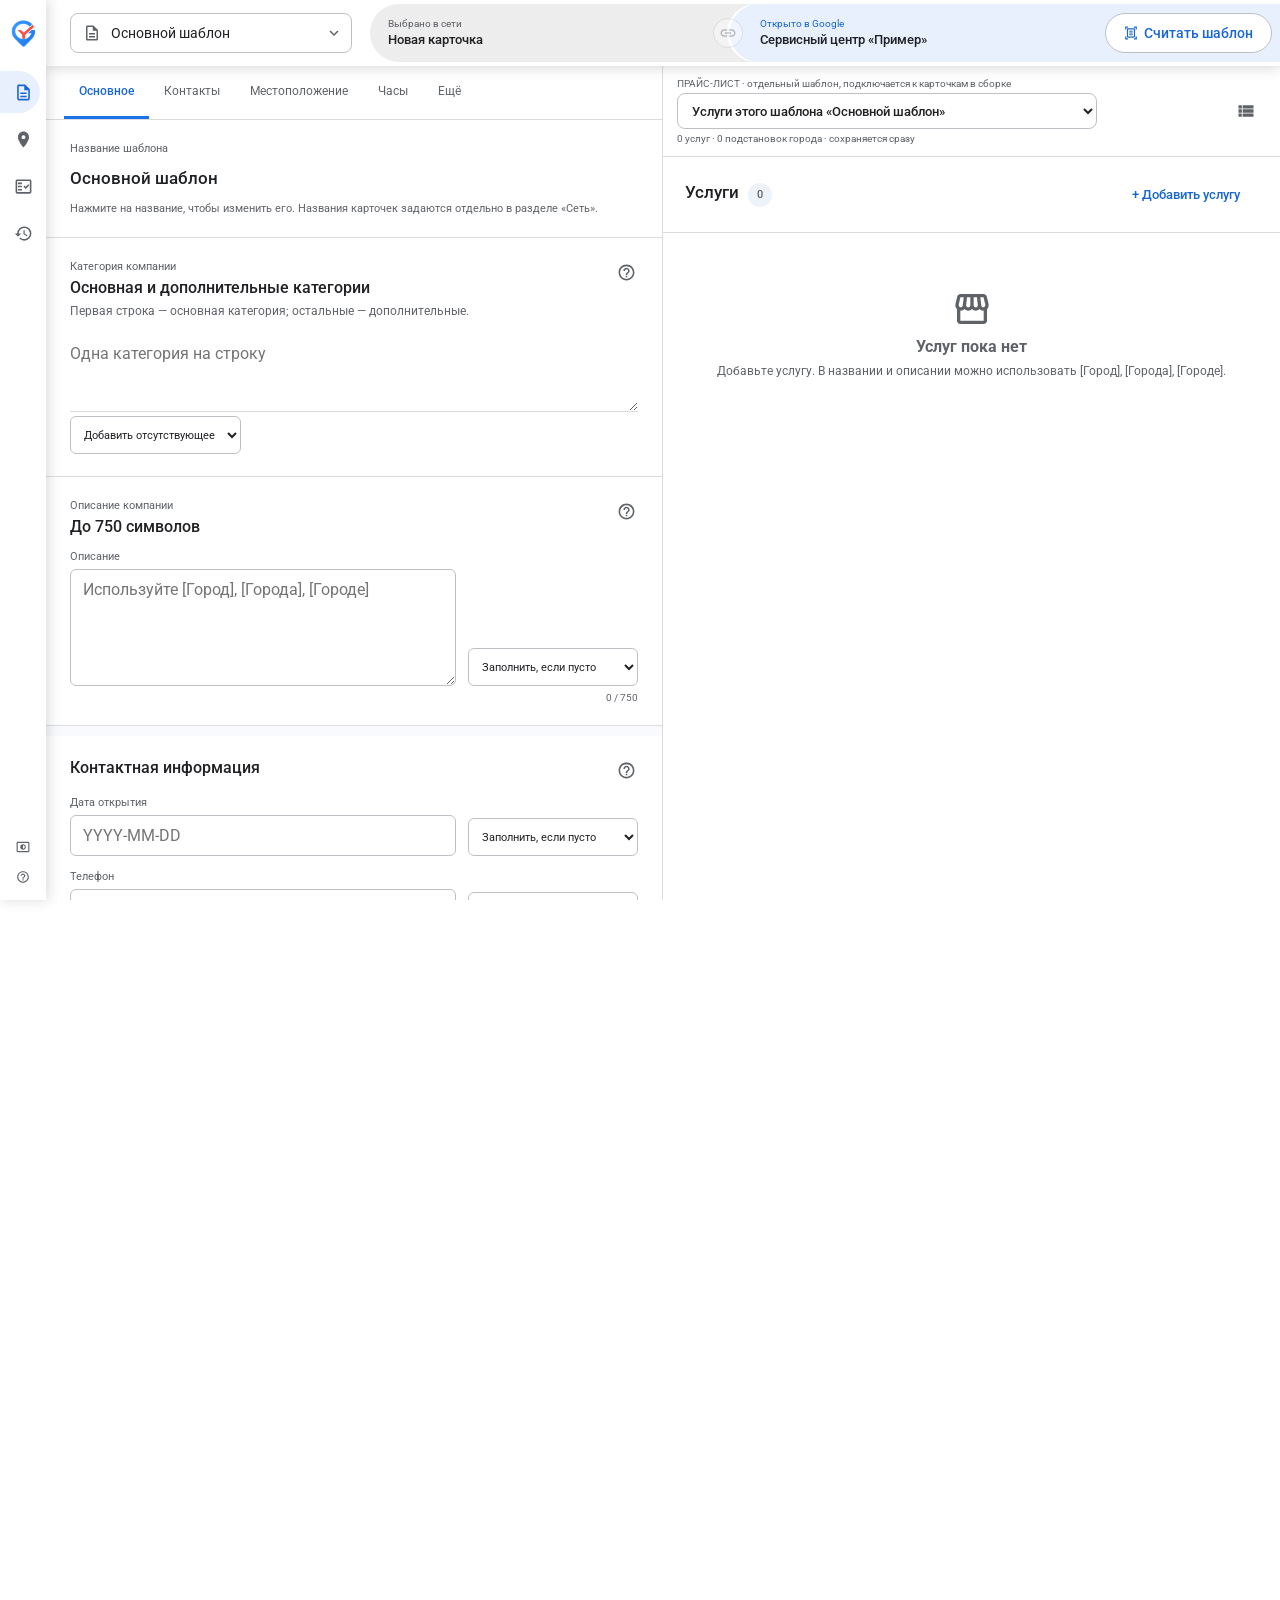
==== commit 3ce8a8b5: "GBP Filler 0.7.1b: read-only build — header tabs with account, network transfer by Google groups, En" ====
--- a/extension/index.html
+++ b/extension/index.html
@@ -6,8 +6,8 @@
     <title>GBP Filler</title>
     <link rel="icon" type="image/png" sizes="32x32" href="./icons/gy-icon-v3-32.png">
     <link rel="icon" type="image/png" sizes="128x128" href="./icons/gy-icon-v3-128.png">
-    <script type="module" crossorigin src="./assets/index-CGovsIVg.js"></script>
-    <link rel="stylesheet" crossorigin href="./assets/index-DYWg9u04.css">
+    <script type="module" crossorigin src="./assets/index-D2q1q7Q5.js"></script>
+    <link rel="stylesheet" crossorigin href="./assets/index-cWiFbl24.css">
   </head>
   <body>
     <div id="root"></div>
--- a/extension/assets/index-cWiFbl24.css
+++ b/extension/assets/index-cWiFbl24.css
@@ -0,0 +1 @@
+@font-face{font-family:Roboto;font-style:normal;font-display:swap;font-weight:400;src:url(./roboto-cyrillic-ext-400-normal-qHufge6k.woff2) format("woff2"),url(./roboto-cyrillic-ext-400-normal-DhDk0Xwi.woff) format("woff");unicode-range:U+0460-052F,U+1C80-1C8A,U+20B4,U+2DE0-2DFF,U+A640-A69F,U+FE2E-FE2F}@font-face{font-family:Roboto;font-style:normal;font-display:swap;font-weight:400;src:url(./roboto-cyrillic-400-normal-CBPI_iaY.woff2) format("woff2"),url(./roboto-cyrillic-400-normal-BepgbcUK.woff) format("woff");unicode-range:U+0301,U+0400-045F,U+0490-0491,U+04B0-04B1,U+2116}@font-face{font-family:Roboto;font-style:normal;font-display:swap;font-weight:400;src:url([data-uri]) format("woff2"),url([data-uri]) format("woff");unicode-range:U+1F00-1FFF}@font-face{font-family:Roboto;font-style:normal;font-display:swap;font-weight:400;src:url(./roboto-greek-400-normal-ai2Z1K3C.woff2) format("woff2"),url(./roboto-greek-400-normal-D904r64h.woff) format("woff");unicode-range:U+0370-0377,U+037A-037F,U+0384-038A,U+038C,U+038E-03A1,U+03A3-03FF}@font-face{font-family:Roboto;font-style:normal;font-display:swap;font-weight:400;src:url(./roboto-math-400-normal-BEFej5gc.woff2) format("woff2"),url(./roboto-math-400-normal-D6sS4O5l.woff) format("woff");unicode-range:U+0302-0303,U+0305,U+0307-0308,U+0310,U+0312,U+0315,U+031A,U+0326-0327,U+032C,U+032F-0330,U+0332-0333,U+0338,U+033A,U+0346,U+034D,U+0391-03A1,U+03A3-03A9,U+03B1-03C9,U+03D1,U+03D5-03D6,U+03F0-03F1,U+03F4-03F5,U+2016-2017,U+2034-2038,U+203C,U+2040,U+2043,U+2047,U+2050,U+2057,U+205F,U+2070-2071,U+2074-208E,U+2090-209C,U+20D0-20DC,U+20E1,U+20E5-20EF,U+2100-2112,U+2114-2115,U+2117-2121,U+2123-214F,U+2190,U+2192,U+2194-21AE,U+21B0-21E5,U+21F1-21F2,U+21F4-2211,U+2213-2214,U+2216-22FF,U+2308-230B,U+2310,U+2319,U+231C-2321,U+2336-237A,U+237C,U+2395,U+239B-23B7,U+23D0,U+23DC-23E1,U+2474-2475,U+25AF,U+25B3,U+25B7,U+25BD,U+25C1,U+25CA,U+25CC,U+25FB,U+266D-266F,U+27C0-27FF,U+2900-2AFF,U+2B0E-2B11,U+2B30-2B4C,U+2BFE,U+3030,U+FF5B,U+FF5D,U+1D400-1D7FF,U+1EE00-1EEFF}@font-face{font-family:Roboto;font-style:normal;font-display:swap;font-weight:400;src:url(./roboto-symbols-400-normal-CB1Ce4Gk.woff2) format("woff2"),url(./roboto-symbols-400-normal-C7tGlxgb.woff) format("woff");unicode-range:U+0001-000C,U+000E-001F,U+007F-009F,U+20DD-20E0,U+20E2-20E4,U+2150-218F,U+2190,U+2192,U+2194-2199,U+21AF,U+21E6-21F0,U+21F3,U+2218-2219,U+2299,U+22C4-22C6,U+2300-243F,U+2440-244A,U+2460-24FF,U+25A0-27BF,U+2800-28FF,U+2921-2922,U+2981,U+29BF,U+29EB,U+2B00-2BFF,U+4DC0-4DFF,U+FFF9-FFFB,U+10140-1018E,U+10190-1019C,U+101A0,U+101D0-101FD,U+102E0-102FB,U+10E60-10E7E,U+1D2C0-1D2D3,U+1D2E0-1D37F,U+1F000-1F0FF,U+1F100-1F1AD,U+1F1E6-1F1FF,U+1F30D-1F30F,U+1F315,U+1F31C,U+1F31E,U+1F320-1F32C,U+1F336,U+1F378,U+1F37D,U+1F382,U+1F393-1F39F,U+1F3A7-1F3A8,U+1F3AC-1F3AF,U+1F3C2,U+1F3C4-1F3C6,U+1F3CA-1F3CE,U+1F3D4-1F3E0,U+1F3ED,U+1F3F1-1F3F3,U+1F3F5-1F3F7,U+1F408,U+1F415,U+1F41F,U+1F426,U+1F43F,U+1F441-1F442,U+1F444,U+1F446-1F449,U+1F44C-1F44E,U+1F453,U+1F46A,U+1F47D,U+1F4A3,U+1F4B0,U+1F4B3,U+1F4B9,U+1F4BB,U+1F4BF,U+1F4C8-1F4CB,U+1F4D6,U+1F4DA,U+1F4DF,U+1F4E3-1F4E6,U+1F4EA-1F4ED,U+1F4F7,U+1F4F9-1F4FB,U+1F4FD-1F4FE,U+1F503,U+1F507-1F50B,U+1F50D,U+1F512-1F513,U+1F53E-1F54A,U+1F54F-1F5FA,U+1F610,U+1F650-1F67F,U+1F687,U+1F68D,U+1F691,U+1F694,U+1F698,U+1F6AD,U+1F6B2,U+1F6B9-1F6BA,U+1F6BC,U+1F6C6-1F6CF,U+1F6D3-1F6D7,U+1F6E0-1F6EA,U+1F6F0-1F6F3,U+1F6F7-1F6FC,U+1F700-1F7FF,U+1F800-1F80B,U+1F810-1F847,U+1F850-1F859,U+1F860-1F887,U+1F890-1F8AD,U+1F8B0-1F8BB,U+1F8C0-1F8C1,U+1F900-1F90B,U+1F93B,U+1F946,U+1F984,U+1F996,U+1F9E9,U+1FA00-1FA6F,U+1FA70-1FA7C,U+1FA80-1FA89,U+1FA8F-1FAC6,U+1FACE-1FADC,U+1FADF-1FAE9,U+1FAF0-1FAF8,U+1FB00-1FBFF}@font-face{font-family:Roboto;font-style:normal;font-display:swap;font-weight:400;src:url(./roboto-vietnamese-400-normal-D2PTxGxD.woff2) format("woff2"),url(./roboto-vietnamese-400-normal-Bf76hAzZ.woff) format("woff");unicode-range:U+0102-0103,U+0110-0111,U+0128-0129,U+0168-0169,U+01A0-01A1,U+01AF-01B0,U+0300-0301,U+0303-0304,U+0308-0309,U+0323,U+0329,U+1EA0-1EF9,U+20AB}@font-face{font-family:Roboto;font-style:normal;font-display:swap;font-weight:400;src:url(./roboto-latin-ext-400-normal-C3tdtHj3.woff2) format("woff2"),url(./roboto-latin-ext-400-normal-CIveymTr.woff) format("woff");unicode-range:U+0100-02BA,U+02BD-02C5,U+02C7-02CC,U+02CE-02D7,U+02DD-02FF,U+0304,U+0308,U+0329,U+1D00-1DBF,U+1E00-1E9F,U+1EF2-1EFF,U+2020,U+20A0-20AB,U+20AD-20C0,U+2113,U+2C60-2C7F,U+A720-A7FF}@font-face{font-family:Roboto;font-style:normal;font-display:swap;font-weight:400;src:url(./roboto-latin-400-normal-BqEyEoaF.woff2) format("woff2"),url(./roboto-latin-400-normal-D27F5sTu.woff) format("woff");unicode-range:U+0000-00FF,U+0131,U+0152-0153,U+02BB-02BC,U+02C6,U+02DA,U+02DC,U+0304,U+0308,U+0329,U+2000-206F,U+20AC,U+2122,U+2191,U+2193,U+2212,U+2215,U+FEFF,U+FFFD}@font-face{font-family:Roboto;font-style:normal;font-display:swap;font-weight:500;src:url(./roboto-cyrillic-ext-500-normal-BWC_xYeb.woff2) format("woff2"),url(./roboto-cyrillic-ext-500-normal-SCgicl0l.woff) format("woff");unicode-range:U+0460-052F,U+1C80-1C8A,U+20B4,U+2DE0-2DFF,U+A640-A69F,U+FE2E-FE2F}@font-face{font-family:Roboto;font-style:normal;font-display:swap;font-weight:500;src:url(./roboto-cyrillic-500-normal-CLao9AfR.woff2) format("woff2"),url(./roboto-cyrillic-500-normal-C8ZOEKN4.woff) format("woff");unicode-range:U+0301,U+0400-045F,U+0490-0491,U+04B0-04B1,U+2116}@font-face{font-family:Roboto;font-style:normal;font-display:swap;font-weight:500;src:url([data-uri]) format("woff2"),url([data-uri]) format("woff");unicode-range:U+1F00-1FFF}@font-face{font-family:Roboto;font-style:normal;font-display:swap;font-weight:500;src:url(./roboto-greek-500-normal-C9AnhcmC.woff2) format("woff2"),url(./roboto-greek-500-normal-XBIQOowA.woff) format("woff");unicode-range:U+0370-0377,U+037A-037F,U+0384-038A,U+038C,U+038E-03A1,U+03A3-03FF}@font-face{font-family:Roboto;font-style:normal;font-display:swap;font-weight:500;src:url(./roboto-math-500-normal-C4NU9gLX.woff2) format("woff2"),url(./roboto-math-500-normal-BNGXE_xU.woff) format("woff");unicode-range:U+0302-0303,U+0305,U+0307-0308,U+0310,U+0312,U+0315,U+031A,U+0326-0327,U+032C,U+032F-0330,U+0332-0333,U+0338,U+033A,U+0346,U+034D,U+0391-03A1,U+03A3-03A9,U+03B1-03C9,U+03D1,U+03D5-03D6,U+03F0-03F1,U+03F4-03F5,U+2016-2017,U+2034-2038,U+203C,U+2040,U+2043,U+2047,U+2050,U+2057,U+205F,U+2070-2071,U+2074-208E,U+2090-209C,U+20D0-20DC,U+20E1,U+20E5-20EF,U+2100-2112,U+2114-2115,U+2117-2121,U+2123-214F,U+2190,U+2192,U+2194-21AE,U+21B0-21E5,U+21F1-21F2,U+21F4-2211,U+2213-2214,U+2216-22FF,U+2308-230B,U+2310,U+2319,U+231C-2321,U+2336-237A,U+237C,U+2395,U+239B-23B7,U+23D0,U+23DC-23E1,U+2474-2475,U+25AF,U+25B3,U+25B7,U+25BD,U+25C1,U+25CA,U+25CC,U+25FB,U+266D-266F,U+27C0-27FF,U+2900-2AFF,U+2B0E-2B11,U+2B30-2B4C,U+2BFE,U+3030,U+FF5B,U+FF5D,U+1D400-1D7FF,U+1EE00-1EEFF}@font-face{font-family:Roboto;font-style:normal;font-display:swap;font-weight:500;src:url(./roboto-symbols-500-normal-B_CZKVJS.woff2) format("woff2"),url(./roboto-symbols-500-normal-DFnofPUt.woff) format("woff");unicode-range:U+0001-000C,U+000E-001F,U+007F-009F,U+20DD-20E0,U+20E2-20E4,U+2150-218F,U+2190,U+2192,U+2194-2199,U+21AF,U+21E6-21F0,U+21F3,U+2218-2219,U+2299,U+22C4-22C6,U+2300-243F,U+2440-244A,U+2460-24FF,U+25A0-27BF,U+2800-28FF,U+2921-2922,U+2981,U+29BF,U+29EB,U+2B00-2BFF,U+4DC0-4DFF,U+FFF9-FFFB,U+10140-1018E,U+10190-1019C,U+101A0,U+101D0-101FD,U+102E0-102FB,U+10E60-10E7E,U+1D2C0-1D2D3,U+1D2E0-1D37F,U+1F000-1F0FF,U+1F100-1F1AD,U+1F1E6-1F1FF,U+1F30D-1F30F,U+1F315,U+1F31C,U+1F31E,U+1F320-1F32C,U+1F336,U+1F378,U+1F37D,U+1F382,U+1F393-1F39F,U+1F3A7-1F3A8,U+1F3AC-1F3AF,U+1F3C2,U+1F3C4-1F3C6,U+1F3CA-1F3CE,U+1F3D4-1F3E0,U+1F3ED,U+1F3F1-1F3F3,U+1F3F5-1F3F7,U+1F408,U+1F415,U+1F41F,U+1F426,U+1F43F,U+1F441-1F442,U+1F444,U+1F446-1F449,U+1F44C-1F44E,U+1F453,U+1F46A,U+1F47D,U+1F4A3,U+1F4B0,U+1F4B3,U+1F4B9,U+1F4BB,U+1F4BF,U+1F4C8-1F4CB,U+1F4D6,U+1F4DA,U+1F4DF,U+1F4E3-1F4E6,U+1F4EA-1F4ED,U+1F4F7,U+1F4F9-1F4FB,U+1F4FD-1F4FE,U+1F503,U+1F507-1F50B,U+1F50D,U+1F512-1F513,U+1F53E-1F54A,U+1F54F-1F5FA,U+1F610,U+1F650-1F67F,U+1F687,U+1F68D,U+1F691,U+1F694,U+1F698,U+1F6AD,U+1F6B2,U+1F6B9-1F6BA,U+1F6BC,U+1F6C6-1F6CF,U+1F6D3-1F6D7,U+1F6E0-1F6EA,U+1F6F0-1F6F3,U+1F6F7-1F6FC,U+1F700-1F7FF,U+1F800-1F80B,U+1F810-1F847,U+1F850-1F859,U+1F860-1F887,U+1F890-1F8AD,U+1F8B0-1F8BB,U+1F8C0-1F8C1,U+1F900-1F90B,U+1F93B,U+1F946,U+1F984,U+1F996,U+1F9E9,U+1FA00-1FA6F,U+1FA70-1FA7C,U+1FA80-1FA89,U+1FA8F-1FAC6,U+1FACE-1FADC,U+1FADF-1FAE9,U+1FAF0-1FAF8,U+1FB00-1FBFF}@font-face{font-family:Roboto;font-style:normal;font-display:swap;font-weight:500;src:url(./roboto-vietnamese-500-normal-B3ncpOoB.woff2) format("woff2"),url(./roboto-vietnamese-500-normal-BgoYVz-9.woff) format("woff");unicode-range:U+0102-0103,U+0110-0111,U+0128-0129,U+0168-0169,U+01A0-01A1,U+01AF-01B0,U+0300-0301,U+0303-0304,U+0308-0309,U+0323,U+0329,U+1EA0-1EF9,U+20AB}@font-face{font-family:Roboto;font-style:normal;font-display:swap;font-weight:500;src:url(./roboto-latin-ext-500-normal-pMCM9Ixg.woff2) format("woff2"),url(./roboto-latin-ext-500-normal-C1cK9xmS.woff) format("woff");unicode-range:U+0100-02BA,U+02BD-02C5,U+02C7-02CC,U+02CE-02D7,U+02DD-02FF,U+0304,U+0308,U+0329,U+1D00-1DBF,U+1E00-1E9F,U+1EF2-1EFF,U+2020,U+20A0-20AB,U+20AD-20C0,U+2113,U+2C60-2C7F,U+A720-A7FF}@font-face{font-family:Roboto;font-style:normal;font-display:swap;font-weight:500;src:url(./roboto-latin-500-normal-7RbcRiD8.woff2) format("woff2"),url(./roboto-latin-500-normal-fsTFPL3E.woff) format("woff");unicode-range:U+0000-00FF,U+0131,U+0152-0153,U+02BB-02BC,U+02C6,U+02DA,U+02DC,U+0304,U+0308,U+0329,U+2000-206F,U+20AC,U+2122,U+2191,U+2193,U+2212,U+2215,U+FEFF,U+FFFD}@font-face{font-family:Roboto;font-style:normal;font-display:swap;font-weight:700;src:url(./roboto-cyrillic-ext-700-normal-DmFxo5wj.woff2) format("woff2"),url(./roboto-cyrillic-ext-700-normal-BWOtdzfy.woff) format("woff");unicode-range:U+0460-052F,U+1C80-1C8A,U+20B4,U+2DE0-2DFF,U+A640-A69F,U+FE2E-FE2F}@font-face{font-family:Roboto;font-style:normal;font-display:swap;font-weight:700;src:url(./roboto-cyrillic-700-normal-C2o7G-SM.woff2) format("woff2"),url(./roboto-cyrillic-700-normal-D8g9KsRf.woff) format("woff");unicode-range:U+0301,U+0400-045F,U+0490-0491,U+04B0-04B1,U+2116}@font-face{font-family:Roboto;font-style:normal;font-display:swap;font-weight:700;src:url([data-uri]) format("woff2"),url([data-uri]) format("woff");unicode-range:U+1F00-1FFF}@font-face{font-family:Roboto;font-style:normal;font-display:swap;font-weight:700;src:url(./roboto-greek-700-normal-0aHWxGLu.woff2) format("woff2"),url(./roboto-greek-700-normal-xQsEWSIA.woff) format("woff");unicode-range:U+0370-0377,U+037A-037F,U+0384-038A,U+038C,U+038E-03A1,U+03A3-03FF}@font-face{font-family:Roboto;font-style:normal;font-display:swap;font-weight:700;src:url(./roboto-math-700-normal-B8YqGHVc.woff2) format("woff2"),url(./roboto-math-700-normal-DbhUef31.woff) format("woff");unicode-range:U+0302-0303,U+0305,U+0307-0308,U+0310,U+0312,U+0315,U+031A,U+0326-0327,U+032C,U+032F-0330,U+0332-0333,U+0338,U+033A,U+0346,U+034D,U+0391-03A1,U+03A3-03A9,U+03B1-03C9,U+03D1,U+03D5-03D6,U+03F0-03F1,U+03F4-03F5,U+2016-2017,U+2034-2038,U+203C,U+2040,U+2043,U+2047,U+2050,U+2057,U+205F,U+2070-2071,U+2074-208E,U+2090-209C,U+20D0-20DC,U+20E1,U+20E5-20EF,U+2100-2112,U+2114-2115,U+2117-2121,U+2123-214F,U+2190,U+2192,U+2194-21AE,U+21B0-21E5,U+21F1-21F2,U+21F4-2211,U+2213-2214,U+2216-22FF,U+2308-230B,U+2310,U+2319,U+231C-2321,U+2336-237A,U+237C,U+2395,U+239B-23B7,U+23D0,U+23DC-23E1,U+2474-2475,U+25AF,U+25B3,U+25B7,U+25BD,U+25C1,U+25CA,U+25CC,U+25FB,U+266D-266F,U+27C0-27FF,U+2900-2AFF,U+2B0E-2B11,U+2B30-2B4C,U+2BFE,U+3030,U+FF5B,U+FF5D,U+1D400-1D7FF,U+1EE00-1EEFF}@font-face{font-family:Roboto;font-style:normal;font-display:swap;font-weight:700;src:url(./roboto-symbols-700-normal-BiFDindJ.woff2) format("woff2"),url(./roboto-symbols-700-normal-C59U6HqI.woff) format("woff");unicode-range:U+0001-000C,U+000E-001F,U+007F-009F,U+20DD-20E0,U+20E2-20E4,U+2150-218F,U+2190,U+2192,U+2194-2199,U+21AF,U+21E6-21F0,U+21F3,U+2218-2219,U+2299,U+22C4-22C6,U+2300-243F,U+2440-244A,U+2460-24FF,U+25A0-27BF,U+2800-28FF,U+2921-2922,U+2981,U+29BF,U+29EB,U+2B00-2BFF,U+4DC0-4DFF,U+FFF9-FFFB,U+10140-1018E,U+10190-1019C,U+101A0,U+101D0-101FD,U+102E0-102FB,U+10E60-10E7E,U+1D2C0-1D2D3,U+1D2E0-1D37F,U+1F000-1F0FF,U+1F100-1F1AD,U+1F1E6-1F1FF,U+1F30D-1F30F,U+1F315,U+1F31C,U+1F31E,U+1F320-1F32C,U+1F336,U+1F378,U+1F37D,U+1F382,U+1F393-1F39F,U+1F3A7-1F3A8,U+1F3AC-1F3AF,U+1F3C2,U+1F3C4-1F3C6,U+1F3CA-1F3CE,U+1F3D4-1F3E0,U+1F3ED,U+1F3F1-1F3F3,U+1F3F5-1F3F7,U+1F408,U+1F415,U+1F41F,U+1F426,U+1F43F,U+1F441-1F442,U+1F444,U+1F446-1F449,U+1F44C-1F44E,U+1F453,U+1F46A,U+1F47D,U+1F4A3,U+1F4B0,U+1F4B3,U+1F4B9,U+1F4BB,U+1F4BF,U+1F4C8-1F4CB,U+1F4D6,U+1F4DA,U+1F4DF,U+1F4E3-1F4E6,U+1F4EA-1F4ED,U+1F4F7,U+1F4F9-1F4FB,U+1F4FD-1F4FE,U+1F503,U+1F507-1F50B,U+1F50D,U+1F512-1F513,U+1F53E-1F54A,U+1F54F-1F5FA,U+1F610,U+1F650-1F67F,U+1F687,U+1F68D,U+1F691,U+1F694,U+1F698,U+1F6AD,U+1F6B2,U+1F6B9-1F6BA,U+1F6BC,U+1F6C6-1F6CF,U+1F6D3-1F6D7,U+1F6E0-1F6EA,U+1F6F0-1F6F3,U+1F6F7-1F6FC,U+1F700-1F7FF,U+1F800-1F80B,U+1F810-1F847,U+1F850-1F859,U+1F860-1F887,U+1F890-1F8AD,U+1F8B0-1F8BB,U+1F8C0-1F8C1,U+1F900-1F90B,U+1F93B,U+1F946,U+1F984,U+1F996,U+1F9E9,U+1FA00-1FA6F,U+1FA70-1FA7C,U+1FA80-1FA89,U+1FA8F-1FAC6,U+1FACE-1FADC,U+1FADF-1FAE9,U+1FAF0-1FAF8,U+1FB00-1FBFF}@font-face{font-family:Roboto;font-style:normal;font-display:swap;font-weight:700;src:url(./roboto-vietnamese-700-normal-BEVeWqJt.woff2) format("woff2"),url(./roboto-vietnamese-700-normal-kpkdMgbf.woff) format("woff");unicode-range:U+0102-0103,U+0110-0111,U+0128-0129,U+0168-0169,U+01A0-01A1,U+01AF-01B0,U+0300-0301,U+0303-0304,U+0308-0309,U+0323,U+0329,U+1EA0-1EF9,U+20AB}@font-face{font-family:Roboto;font-style:normal;font-display:swap;font-weight:700;src:url(./roboto-latin-ext-700-normal-DSBUz0N1.woff2) format("woff2"),url(./roboto-latin-ext-700-normal-BDePAh3g.woff) format("woff");unicode-range:U+0100-02BA,U+02BD-02C5,U+02C7-02CC,U+02CE-02D7,U+02DD-02FF,U+0304,U+0308,U+0329,U+1D00-1DBF,U+1E00-1E9F,U+1EF2-1EFF,U+2020,U+20A0-20AB,U+20AD-20C0,U+2113,U+2C60-2C7F,U+A720-A7FF}@font-face{font-family:Roboto;font-style:normal;font-display:swap;font-weight:700;src:url(./roboto-latin-700-normal-BZpUvMxY.woff2) format("woff2"),url(./roboto-latin-700-normal-YuyVweIx.woff) format("woff");unicode-range:U+0000-00FF,U+0131,U+0152-0153,U+02BB-02BC,U+02C6,U+02DA,U+02DC,U+0304,U+0308,U+0329,U+2000-206F,U+20AC,U+2122,U+2191,U+2193,U+2212,U+2215,U+FEFF,U+FFFD}:root{font-family:Roboto,Arial,sans-serif;color-scheme:light dark;--bg:#fff;--surface:#fff;--surface2:#f8fafd;--surface3:#eef3fb;--text:#202124;--muted:#5f6368;--line:#dadce0;--lineStrong:#bdc1c6;--blue:#1a73e8;--blueText:#1967d2;--blueSoft:#e8f0fe;--green:#188038;--greenSoft:#e6f4ea;--amber:#b06000;--amberSoft:#fef7e0;--red:#d93025;--redSoft:#fce8e6;--control:#fff}@media(prefers-color-scheme:dark){:root{--bg:#171717;--surface:#202124;--surface2:#292a2d;--surface3:#303134;--text:#e8eaed;--muted:#9aa0a6;--line:#3c4043;--lineStrong:#5f6368;--blue:#8ab4f8;--blueText:#8ab4f8;--blueSoft:#25334d;--green:#81c995;--greenSoft:#1e3a2b;--amber:#fdd663;--amberSoft:#493b16;--red:#f28b82;--redSoft:#4c2523;--control:#202124}}.app.google-light{--bg:#fff;--surface:#fff;--surface2:#f8fafd;--surface3:#eef3fb;--text:#202124;--muted:#5f6368;--line:#dadce0;--lineStrong:#bdc1c6;--blue:#1a73e8;--blueText:#1967d2;--blueSoft:#e8f0fe;--green:#188038;--greenSoft:#e6f4ea;--amber:#b06000;--amberSoft:#fef7e0;--red:#d93025;--redSoft:#fce8e6;--control:#fff}.app.google-dark{--bg:#171717;--surface:#202124;--surface2:#292a2d;--surface3:#303134;--text:#e8eaed;--muted:#9aa0a6;--line:#3c4043;--lineStrong:#5f6368;--blue:#8ab4f8;--blueText:#8ab4f8;--blueSoft:#25334d;--green:#81c995;--greenSoft:#1e3a2b;--amber:#fdd663;--amberSoft:#493b16;--red:#f28b82;--redSoft:#4c2523;--control:#202124}*{box-sizing:border-box}html,body,#root{margin:0;min-width:0;min-height:100%;background:var(--bg);color:var(--text)}body{overflow:hidden}button,input,textarea,select{font:inherit}button{cursor:pointer}button:disabled{opacity:.45;cursor:not-allowed}input,textarea,select{color:var(--text);background:var(--control);border:1px solid var(--lineStrong);outline:none}input:focus,textarea:focus,select:focus{border-color:var(--blue);box-shadow:0 0 0 1px var(--blue)}textarea{resize:vertical}.app{height:100vh;display:grid;grid-template-columns:82px minmax(0,1fr);background:var(--bg);transition:background .18s,color .18s}.rail{display:flex;flex-direction:column;border-right:1px solid var(--line);background:var(--surface);z-index:30}.logo{height:86px;display:grid;place-items:center;color:#4285f4;font-size:28px;font-weight:700;letter-spacing:-2px;border-bottom:1px solid var(--line)}.rail nav{display:grid}.rail button{height:82px;display:flex;flex-direction:column;align-items:center;justify-content:center;gap:7px;border:0;border-left:3px solid transparent;background:transparent;color:var(--muted);font-size:11px}.rail button svg{font-size:25px}.rail button:hover{background:var(--surface2);color:var(--text)}.rail button.active{border-left-color:var(--blue);background:var(--blueSoft);color:var(--blueText)}.rail .railBottom{margin-top:auto}.shell{min-width:0;height:100vh;display:grid;grid-template-rows:86px 54px auto minmax(0,1fr) 92px;background:var(--surface)}.topbar{display:grid;grid-template-columns:minmax(220px,300px) minmax(190px,.65fr) minmax(280px,1fr) auto 48px;gap:20px;align-items:center;padding:0 24px;border-bottom:1px solid var(--line);background:var(--surface)}.templatePicker{display:grid;gap:6px}.templatePicker>span,.activeProfile small{font-size:11px;color:var(--muted)}.templatePicker select{height:42px;padding:0 12px;border-radius:8px}.savedState,.activeProfile,.modeStatus{min-width:0;display:flex;align-items:center;gap:10px}.savedState{padding-left:20px;border-left:1px solid var(--line)}.savedState>svg{color:var(--green);font-size:20px}.savedState b,.savedState small,.activeProfile b,.activeProfile span{display:block;overflow:hidden;text-overflow:ellipsis;white-space:nowrap}.savedState b{font-size:13px;font-weight:500}.savedState small,.activeProfile span{margin-top:3px;color:var(--muted);font-size:10px}.activeProfile{display:block;padding-left:20px;border-left:1px solid var(--line)}.activeProfile b{margin-top:4px;font-size:14px}.ok{color:var(--green)!important}.warn{color:var(--amber)!important}.activeProfile b.warn{color:var(--muted)!important}.modeStatus{padding-left:18px;border-left:1px solid var(--line);font-size:12px}.modeStatus>svg{font-size:18px}.modeStatus span{display:flex;align-items:center;gap:3px;color:var(--muted);white-space:nowrap}.iconButton{width:40px;height:40px;display:grid;place-items:center;border:0;border-radius:50%;background:transparent;color:var(--muted);font-size:23px}.iconButton:hover{background:var(--surface2);color:var(--text)}.cityStrip{height:54px;display:flex;align-items:center;gap:30px;padding:0 24px;border-bottom:1px solid var(--line);background:var(--surface)}.cityStrip span{display:flex;align-items:center;gap:6px;color:var(--muted);font-size:12px;white-space:nowrap}.cityStrip svg{font-size:17px}.cityStrip b{color:var(--text);font-weight:500}.notice{display:flex;align-items:center;gap:10px;padding:7px 18px;background:var(--blueSoft);color:var(--blueText);font-size:12px}.notice.error{background:var(--redSoft);color:var(--red)}.notice button{margin-left:auto;border:0;background:transparent;color:inherit;font-size:18px;line-height:1;padding:2px 4px}.templateMain{min-height:0;display:grid;grid-template-columns:minmax(440px,46%) minmax(520px,54%);overflow:hidden;background:var(--surface)}.profilePane,.servicesPane{min-width:0;min-height:0;display:flex;flex-direction:column}.subtabs{height:54px;display:flex;align-items:end;padding:0 18px;border-bottom:1px solid var(--line);background:var(--surface)}.subtabs button{height:54px;padding:0 15px;border:0;border-bottom:3px solid transparent;background:transparent;color:var(--muted);font-size:12px}.subtabs button.active{border-color:var(--blue);color:var(--blueText);font-weight:500}.paneScroll{min-height:0;overflow:auto}.fieldSections>section{padding:20px 24px;border-bottom:1px solid var(--line)}.sectionTitle{display:flex;align-items:flex-start;justify-content:space-between;gap:20px;margin-bottom:16px}.sectionTitle small{display:block;margin-bottom:5px;color:var(--muted);font-size:11px}.sectionTitle h2{margin:0;font-size:15px;font-weight:500}.sectionTitle p{margin:6px 0 0;color:var(--muted);font-size:12px;line-height:1.45}.sectionTitle>svg{color:var(--muted);font-size:19px}.lineInput,.lineTextarea{width:100%;padding:10px 0;border:0;border-bottom:1px solid var(--line);background:transparent}.categoryList{display:grid;gap:8px;margin-bottom:10px}.categoryList div{display:flex;align-items:center;gap:10px;font-size:13px}.categoryList b{padding:2px 5px;border:1px solid var(--lineStrong);border-radius:3px;font-size:8px}.muted{color:var(--muted)}.fieldRow{display:grid;grid-template-columns:minmax(0,1fr) 170px;gap:12px;align-items:end;margin-top:14px}.fieldRow label,.cityEditor label{display:grid;gap:6px}.fieldRow label>span,.cityEditor label>span{color:var(--muted);font-size:11px}.fieldRow input,.fieldRow textarea{width:100%;padding:10px 12px;border-radius:6px}.policySelect{height:38px;padding:0 9px;border-radius:6px;font-size:11px}.counter{margin-top:6px;text-align:right;color:var(--muted);font-size:10px}.templateActions{display:flex;gap:10px;padding:18px 24px}.textButton{display:inline-flex;align-items:center;gap:5px;border:0;background:transparent;color:var(--blueText);font-weight:500}.attributeList{display:grid;gap:1px;border-top:1px solid var(--line)}.attributeList label{display:flex;gap:10px;padding:12px 0;border-bottom:1px solid var(--line);font-size:13px}.attributeList input{accent-color:var(--blue)}.dualPolicies{display:flex;gap:10px;margin-top:14px}.servicesHeader{min-height:76px;display:flex;align-items:center;justify-content:space-between;gap:14px;padding:13px 20px;border-bottom:1px solid var(--line)}.servicesHeader h2{margin:0;font-size:17px;font-weight:500}.servicesHeader h2 span{display:inline-grid;place-items:center;min-width:24px;height:24px;margin-left:5px;border-radius:12px;background:var(--surface3);color:var(--muted);font-size:11px}.servicesHeader p{margin:5px 0 0;color:var(--muted);font-size:11px}.servicesActions{display:flex;align-items:center;gap:8px}.serviceList{min-height:190px;flex:1;overflow:auto;padding:0 16px}.serviceList>button{width:100%;min-height:59px;display:grid;grid-template-columns:minmax(0,1fr) 110px 20px;align-items:center;gap:12px;padding:9px 8px;border:0;border-bottom:1px solid var(--line);background:transparent;color:var(--text);text-align:left}.serviceList>button:hover,.serviceList>button.selected{background:var(--surface2)}.serviceList>button.selected{box-shadow:inset 3px 0 var(--blue)}.serviceList>button span,.serviceList>button b,.serviceList>button small{min-width:0;display:block}.serviceList>button b,.serviceList>button small{overflow:hidden;text-overflow:ellipsis;white-space:nowrap}.serviceList>button b{font-size:13px;font-weight:500}.serviceList>button small{margin-top:4px;color:var(--muted);font-size:11px}.serviceList>button em{color:var(--muted);font-size:11px;font-style:normal;text-align:right}.serviceList>button svg{color:var(--muted)}.emptyState{min-height:200px;display:grid;place-items:center;align-content:center;gap:8px;color:var(--muted);text-align:center}.emptyState svg{font-size:40px}.emptyState span{font-size:12px}.serviceEditor{display:grid;grid-template-columns:1fr 1fr;gap:12px;padding:16px 20px;border-top:1px solid var(--line);background:var(--surface2)}.outlined{position:relative;display:grid}.outlined>span{position:absolute;top:-6px;left:10px;padding:0 4px;background:var(--surface2);color:var(--muted);font-size:10px;z-index:1}.outlined input,.outlined textarea,.outlined select{width:100%;padding:12px;border-radius:6px;background:transparent}.outlined small{position:absolute;right:9px;bottom:7px;color:var(--muted);font-size:9px}.outlined textarea{padding-bottom:24px}.outlined.full{grid-column:1/-1}.editorActions{grid-column:1/-1;display:flex;justify-content:flex-end;gap:10px}.editorActions button:not(.textButton),.pageHeader button:not(.secondaryAction),.sheetBar button,.approvalPanel button{height:38px;padding:0 18px;border:0;border-radius:19px;background:#1a73e8;color:#fff;font-weight:500}.pageMain{min-height:0;overflow:auto;background:var(--surface2)}.contentPage{max-width:1420px;margin:0 auto;padding:24px}.pageHeader{display:flex;align-items:flex-start;justify-content:space-between;gap:24px;padding-bottom:20px}.pageHeader small{color:var(--blueText);font-weight:700;letter-spacing:.08em}.pageHeader h1{margin:5px 0 4px;font-size:24px}.pageHeader p{margin:0;color:var(--muted);font-size:13px}.headerButtons,.reviewPicker{display:flex;align-items:center;gap:8px}.secondaryAction{height:40px;display:inline-flex;align-items:center;justify-content:center;gap:7px;padding:0 14px;border:1px solid var(--lineStrong);border-radius:20px;background:transparent;color:var(--blueText);font-weight:500}.sheetBar{display:flex;gap:8px;margin-bottom:16px;padding:14px;background:var(--surface);border:1px solid var(--line);border-radius:10px}.sheetBar input{flex:1;padding:0 12px;border-radius:6px}.cityWorkspace{display:grid;grid-template-columns:minmax(360px,.9fr) minmax(450px,1.1fr);border:1px solid var(--line);border-radius:10px;overflow:hidden;background:var(--surface)}.cityList{border-right:1px solid var(--line)}.cityListHead,.cityList>button{display:grid;grid-template-columns:minmax(0,1.5fr) .7fr 80px;align-items:center;gap:12px;padding:12px 14px}.cityListHead{background:var(--surface2);color:var(--muted);font-size:10px;text-transform:uppercase}.cityList>button{width:100%;border:0;border-top:1px solid var(--line);background:transparent;color:var(--text);text-align:left}.cityList>button.selected{background:var(--blueSoft);box-shadow:inset 3px 0 var(--blue)}.cityList>button b,.cityList>button small{display:block}.cityList>button small{margin-top:4px;color:var(--muted);overflow:hidden;text-overflow:ellipsis;white-space:nowrap}.cityList>button em{font-size:10px;font-style:normal}.cityEditor{display:grid;grid-template-columns:1fr 1fr;gap:14px;padding:20px}.cityEditor h2,.cityEditor .full,.resolvedBox{grid-column:1/-1}.cityEditor h2{margin:0}.cityEditor input{height:40px;padding:0 10px;border-radius:6px}.resolvedBox{display:grid;gap:6px;margin-top:8px;padding:14px;background:var(--surface2);border-radius:8px}.resolvedBox span,.resolvedBox small{color:var(--muted);font-size:11px}.reviewPicker select{height:40px;padding:0 10px;border-radius:6px}.reviewPicker button{height:40px;padding:0 16px;border:0;border-radius:20px;background:#1a73e8;color:#fff}.emptyReview{min-height:330px;display:grid;place-items:center;align-content:center;gap:9px;color:var(--muted);text-align:center;background:var(--surface);border:1px solid var(--line);border-radius:10px}.emptyReview svg{font-size:48px;color:var(--green)}.emptyReview h2{margin:0;color:var(--text)}.emptyReview p{max-width:560px;margin:0;line-height:1.5}.blockerBox{display:flex;gap:12px;margin-bottom:14px;padding:14px;background:var(--redSoft);color:var(--red);border-radius:8px}.blockerBox>svg{flex:none;font-size:23px}.blockerBox p{margin:5px 0}.diffTable,.journalTable{overflow:hidden;background:var(--surface);border:1px solid var(--line);border-radius:10px}.diffHead,.diffRow{min-width:900px;display:grid;grid-template-columns:1fr 1.15fr 1.25fr 160px;align-items:center}.diffHead{padding:10px 14px;background:var(--surface2);color:var(--muted);font-size:10px;text-transform:uppercase}.diffRow{min-height:62px;border-top:1px solid var(--line)}.diffRow>span,.diffRow>select{margin:8px 14px}.diffRow>span{font-size:11px;color:var(--muted);overflow:hidden;text-overflow:ellipsis}.diffRow>span:first-child b,.diffRow>span:first-child small,.diffRow>span:first-child em{display:block}.diffRow>span:first-child b{margin-top:2px;color:var(--text);font-size:12px}.diffRow>span:first-child small{color:var(--blueText)}.diffRow>span:first-child em{margin-top:4px;color:var(--amber);font-style:normal}.diffRow select{height:36px;padding:0 8px;border-radius:6px}.diffRow.same{opacity:.55}.diffRow.conflict{background:var(--amberSoft)}.approvalPanel{display:flex;align-items:center;justify-content:space-between;gap:20px;margin-top:14px;padding:16px;background:var(--surface);border:1px solid var(--line);border-radius:10px}.approvalPanel p{margin:4px 0 0;color:var(--muted);font-size:11px}.journalRow{display:grid;grid-template-columns:170px 130px minmax(0,1fr) 90px;gap:14px;align-items:center;padding:13px 14px;border-top:1px solid var(--line);font-size:12px}.journalRow:first-child{border-top:0}.journalRow time,.journalRow span{color:var(--muted)}.journalRow em{justify-self:end;font-style:normal;font-weight:500}.journalRow em.ok{color:var(--green)}.journalRow em.warn{color:var(--amber)}.journalRow em.error{color:var(--red)}.actionBar{min-width:0;display:grid;grid-template-columns:minmax(230px,1.2fr) minmax(155px,.8fr) minmax(150px,.75fr) minmax(150px,.75fr) auto auto;align-items:center;border-top:1px solid var(--line);background:var(--surface);z-index:20}.footerIdentity,.footerMetric{min-width:0;height:58px;display:flex;align-items:center;gap:11px;padding:0 18px;border-right:1px solid var(--line)}.footerIdentity>svg{flex:none;width:38px;height:38px;padding:8px;border:1px solid var(--line);border-radius:7px;color:var(--blueText)}.footerIdentity span,.footerIdentity b,.footerIdentity small,.footerMetric span,.footerMetric b,.footerMetric small{min-width:0;display:block}.footerIdentity b,.footerIdentity small,.footerMetric b,.footerMetric small{overflow:hidden;text-overflow:ellipsis;white-space:nowrap}.footerIdentity b,.footerMetric b{font-size:12px;font-weight:500}.footerIdentity small,.footerMetric small{margin-top:4px;color:var(--muted);font-size:9px}.footerMetric>svg{flex:none;color:var(--muted);font-size:21px}.footerMetric.ok>svg{color:var(--green)}.footerMetric.warn>svg{color:var(--amber)}.actionBar>button{margin-right:12px;white-space:nowrap}.primaryAction{height:46px;display:inline-flex;align-items:center;justify-content:center;gap:7px;padding:0 18px;border:0;border-radius:6px;background:#1a73e8;color:#fff;font-weight:500}.drawerBackdrop{position:fixed;top:0;right:0;bottom:0;left:0;display:flex;justify-content:flex-end;background:#0000006b;z-index:100}.guideDrawer{width:min(420px,94vw);height:100%;padding:22px;background:var(--surface);box-shadow:-8px 0 28px #0000002e;overflow:auto;animation:drawerIn .18s ease-out}.guideDrawer header{display:flex;align-items:flex-start;justify-content:space-between;border-bottom:1px solid var(--line);padding-bottom:15px}.guideDrawer header small{color:var(--blueText);font-weight:700}.guideDrawer h2{margin:5px 0 0}.guideDrawer header button{border:0;background:transparent;color:var(--muted);font-size:25px}.guideDrawer ol{display:grid;gap:0;padding-left:20px}.guideDrawer li{padding:15px 5px;border-bottom:1px solid var(--line)}.guideDrawer li b,.guideDrawer li span{display:block}.guideDrawer li span{margin-top:5px;color:var(--muted);font-size:12px;line-height:1.45}.apiHelp{display:flex;gap:12px;margin:18px 0;padding:14px;background:var(--surface2);border-radius:8px}.apiHelp>svg{flex:none;font-size:22px}.apiHelp p{margin:5px 0 0;color:var(--muted);font-size:11px}.loadingScreen{height:100vh;display:grid;place-items:center;align-content:center;gap:12px;background:var(--bg);color:var(--muted)}.spin{font-size:28px;animation:spin 1s linear infinite}@keyframes spin{to{transform:rotate(360deg)}}@keyframes drawerIn{0%{transform:translate(24px);opacity:0}}@media(prefers-reduced-motion:reduce){*,*:before,*:after{scroll-behavior:auto!important;animation-duration:.01ms!important;transition-duration:.01ms!important}}@media(max-width:1180px){.topbar{grid-template-columns:230px 1fr minmax(230px,1fr) auto}.savedState{display:none}.templateMain{grid-template-columns:minmax(390px,45%) minmax(500px,55%)}.actionBar{grid-template-columns:minmax(220px,1fr) 150px 140px auto auto}.footerMetric:nth-of-type(4){display:none}.cityStrip{gap:16px}.cityStrip span:nth-child(2){display:none}}@media(max-width:940px){body{overflow:auto}.app{grid-template-columns:66px minmax(0,1fr)}.rail button{height:70px}.rail button span{font-size:9px}.shell{min-width:850px}.templateMain{grid-template-columns:420px 1fr}.modeStatus span{display:none}}.notice.warning{background:var(--amberSoft);color:var(--amber)}.serviceOrdinal{display:inline-block;min-width:22px;margin-right:7px;color:var(--muted);font-size:10px;font-style:normal;font-weight:400;text-align:right}.shell{grid-template-rows:86px 54px auto minmax(0,1fr)}.actionBar{display:none}.automationProgress{position:fixed;right:24px;bottom:108px;z-index:80;min-width:320px;max-width:560px;display:grid;grid-template-columns:28px minmax(0,1fr) auto auto;align-items:center;gap:10px;padding:13px 16px;border:1px solid var(--line);border-radius:12px;background:var(--surface);box-shadow:0 8px 28px #0003}.automationProgress svg{font-size:20px;color:var(--blueText)}.automationProgress span,.automationProgress b{display:block}.automationProgress span{color:var(--muted);font-size:11px;line-height:1.4}.automationProgress b{margin-bottom:2px;color:var(--text);font-size:12px}.automationProgress small{color:var(--muted)}.automationProgress .secondaryAction{height:28px;min-height:28px;padding-inline:9px;font-size:9px}.logo{color:transparent;font-size:0;letter-spacing:0}.logo img{width:46px;height:46px;display:block;object-fit:contain}.app,button{color:var(--text)}.shell{grid-template-rows:86px 52px auto minmax(0,1fr) 68px}.rail nav{padding:8px 0}.rail button{width:auto;margin:2px 7px;border-left:0;border-radius:12px}.rail button.active{border-left:0;background:var(--blueSoft);box-shadow:none}.rail .railBottom{margin-top:auto;margin-bottom:8px}.topbar{gap:18px}.savedState,.activeProfile,.modeStatus{border-left:0;padding-left:0}.savedState{opacity:.82}.modeStatus{height:48px;display:flex;padding:0 10px;border:0;border-radius:10px;background:transparent;text-align:left}.modeStatus:hover{background:var(--surface2)}.modeStatus>span{display:block}.modeStatus b,.modeStatus small{display:block;white-space:nowrap}.modeStatus small{margin-top:3px;color:var(--muted);font-size:9px}.sourceStrip{min-width:0;display:flex;align-items:center;gap:11px;padding:0 24px;border-bottom:1px solid var(--line);background:var(--surface)}.sourceDot{width:8px;height:8px;flex:none;border-radius:50%;background:var(--amber)}.sourceDot.ready{background:var(--green)}.sourceCopy{min-width:0;display:block;flex:1}.sourceCopy b,.sourceCopy small{display:block;overflow:hidden;text-overflow:ellipsis;white-space:nowrap}.sourceCopy b{font-size:12px;font-weight:500}.sourceCopy small{margin-top:3px;color:var(--muted);font-size:10px}.sourceMeta{display:flex;align-items:center;gap:5px;color:var(--muted);font-size:11px;white-space:nowrap}.fieldSections>section{padding:22px 24px}.sectionTitle{margin-bottom:14px}.sectionTitle h2{font-size:16px}.profilePane{border-right:1px solid var(--line)}.servicesHeader{padding-inline:22px}.sheetBar,.cityWorkspace,.diffTable,.journalTable,.approvalPanel,.emptyReview{border-radius:8px;box-shadow:none}.actionBar{min-width:0;display:flex;align-items:center;gap:12px;padding:10px 12px 10px 20px;border-top:1px solid var(--line);background:var(--surface);z-index:20}.runState{min-width:0;display:flex;align-items:center;gap:11px;flex:1}.runState>svg{flex:none;font-size:21px;color:var(--amber)}.runState span,.runState b,.runState small{min-width:0;display:block}.runState b,.runState small{overflow:hidden;text-overflow:ellipsis;white-space:nowrap}.runState b{font-size:12px;font-weight:500}.runState small{margin-top:4px;color:var(--muted);font-size:9px}.capabilityLink{flex:none}.actionBar>.primaryAction{margin:0;min-width:190px;border-radius:22px}.actionBar>.textButton{height:40px;padding:0 12px;border-radius:20px}.actionBar>.textButton:hover{background:var(--blueSoft)}.completionState{height:42px;display:inline-flex;align-items:center;justify-content:center;gap:7px;padding:0 16px;border-radius:21px;background:var(--greenSoft);color:var(--green);font-size:12px;font-weight:500;white-space:nowrap}.completionState>svg{font-size:19px}.approvalPanel .completionState{height:38px}.blockedState{height:38px;display:inline-flex;align-items:center;justify-content:center;gap:7px;padding:0 14px;border-radius:19px;background:var(--redSoft);color:var(--red);font-size:12px;font-weight:500;white-space:nowrap}.blockedState>svg{font-size:18px}.capabilityDrawer{width:min(440px,94vw);height:100%;padding:22px;background:var(--surface);box-shadow:-8px 0 28px #0000002e;overflow:auto;animation:drawerIn .18s ease-out}.capabilityDrawer header{display:flex;align-items:flex-start;justify-content:space-between;padding-bottom:16px;border-bottom:1px solid var(--line)}.capabilityDrawer header small{color:var(--blueText);font-weight:700}.capabilityDrawer h2{margin:5px 0 0}.capabilityDrawer header button{border:0;background:transparent;color:var(--muted);font-size:25px}.featureList{display:grid}.featureList section{display:flex;gap:12px;padding:18px 2px;border-bottom:1px solid var(--line)}.featureList section>svg{flex:none;margin-top:1px;font-size:22px}.featureList .ready>svg{color:var(--green)}.featureList .testing>svg{color:var(--blueText)}.featureList .locked>svg{color:var(--muted)}.featureList b{font-size:13px}.featureList p,.capabilityNote{margin:5px 0 0;color:var(--muted);font-size:11px;line-height:1.5}.capabilityNote{margin-top:18px;padding:13px 14px;border-radius:8px;background:var(--surface2)}@media(max-width:1180px){.actionBar{grid-template-columns:none}.capabilityLink{display:none}.sourceCopy small{max-width:500px}}.captureBar{min-height:64px;display:flex;align-items:center;justify-content:space-between;gap:12px;padding:10px 18px;border-bottom:1px solid var(--line);background:var(--surface2)}.captureBar b,.captureBar small{display:block}.captureBar b{font-size:12px;font-weight:500}.captureBar small{margin-top:4px;color:var(--muted);font-size:10px;line-height:1.35}.captureBar>div:last-child{display:flex;align-items:center;gap:6px}.captureBar .secondaryAction{height:34px;font-size:11px}.captureBar .textButton{height:34px;padding:0 10px;font-size:11px}.attributeList label{align-items:center;justify-content:space-between}.attributeList select{min-width:130px;height:34px;padding:0 8px;border-radius:6px}.dynamicFields{display:grid;gap:1px;border-top:1px solid var(--line)}.dynamicFieldRow{display:grid;grid-template-columns:minmax(0,1fr) 170px;align-items:end;gap:12px;padding:10px 0;border-bottom:1px solid var(--line)}.dynamicFieldRow>label{display:grid;gap:6px;font-size:12px}.dynamicFieldRow>label>span{color:var(--muted);font-size:11px}.dynamicFields input,.dynamicFields select,.dynamicFields textarea{width:100%;min-height:36px;padding:8px 9px;border-radius:6px}.dangerAction{color:var(--red)}.attributeGroups{border-top:1px solid var(--line)}.attributeGroup{border-bottom:1px solid var(--line)}.attributeGroupTitle{width:100%;min-height:54px;display:flex;align-items:center;justify-content:space-between;gap:12px;padding:9px 0;border:0;background:transparent;color:var(--text);text-align:left}.attributeGroupTitle:hover{background:var(--surface2)}.attributeGroupTitle b,.attributeGroupTitle small{display:block}.attributeGroupTitle b{font-size:13px;font-weight:500}.attributeGroupTitle small{margin-top:3px;color:var(--muted);font-size:10px}.attributeGroupTitle>span:last-child{color:var(--blueText);font-size:11px;font-weight:500}.attributeGroupFields{display:grid;gap:0;padding:4px 0 12px}.attributeGroupFields label{display:flex;align-items:center;justify-content:space-between;gap:14px;min-height:46px;padding:5px 0}.attributeGroupFields label>span:first-child{font-size:12px}.booleanChoices{display:flex;gap:5px}.booleanChoices button{height:32px;padding:0 9px;border:1px solid var(--lineStrong);border-radius:6px;background:transparent;color:var(--muted);font-size:11px}.booleanChoices button.selected{border-color:var(--blue);background:var(--blueSoft);color:var(--blueText);font-weight:500}@media(max-width:560px){.attributeGroupFields label{align-items:flex-start;flex-direction:column}.booleanChoices{width:100%}.booleanChoices button{flex:1}}.compactSectionTitle{margin-bottom:10px}.websiteFieldBlock{display:grid}.availabilityCheck{display:flex;align-items:flex-start;gap:10px;margin:10px 0 2px;padding:11px 12px;border-radius:8px;background:var(--surface2);cursor:pointer}.availabilityCheck input{width:18px;height:18px;flex:none;margin:1px 0 0;accent-color:var(--blue)}.availabilityCheck span,.availabilityCheck b,.availabilityCheck small{display:block}.availabilityCheck b{font-size:12px;font-weight:500}.availabilityCheck small{margin-top:3px;color:var(--muted);font-size:10px;line-height:1.4}.localAvailabilityCheck{align-self:stretch;margin:0}.attributeGroupEditor{padding:0 0 12px}.attributeModeSwitch{display:inline-flex;gap:2px;margin:2px 0 8px;padding:2px;border-radius:8px;background:var(--surface2)}.attributeModeSwitch button{height:30px;padding:0 11px;border:0;border-radius:6px;background:transparent;color:var(--muted);font-size:11px}.attributeModeSwitch button.selected{background:var(--surface);color:var(--blueText);box-shadow:0 1px 2px #0000001f;font-weight:500}.attributeTextMode{display:grid;gap:8px}.attributeTextMode label{display:grid;gap:6px}.attributeTextMode label>span{color:var(--muted);font-size:10px}.attributeTextMode textarea{width:100%;min-height:108px;padding:10px 12px;border-radius:7px;line-height:1.5}.attributeTextMode>.textButton{justify-self:end;min-height:34px}.localSectionHeader p{margin:5px 0 0;color:var(--muted);font-size:11px;line-height:1.4}.localCustomFieldSection{margin-top:16px;padding-top:16px;border-top:1px solid var(--line)}.localCustomFieldHeader small{color:var(--muted);font-size:10px}.localCustomFieldHeader h4{margin:4px 0 0;font-size:14px;font-weight:500}.localCustomFieldHeader p{margin:5px 0 12px;color:var(--muted);font-size:11px}.localCustomFields{display:grid;gap:0;border-top:1px solid var(--line)}.localDynamicField{display:grid;grid-template-columns:minmax(150px,.8fr) minmax(220px,1.2fr);align-items:center;gap:14px;padding:10px 0;border-bottom:1px solid var(--line)}.localDynamicField>span:first-child small,.localDynamicField>span:first-child b{display:block}.localDynamicField>span:first-child small{color:var(--muted);font-size:9px;text-transform:uppercase}.localDynamicField>span:first-child b{margin-top:3px;font-size:12px;font-weight:500}.localDynamicField>input,.localDynamicField>textarea{width:100%;padding:9px 10px;border-radius:6px}@media(max-width:700px){.localDynamicField{grid-template-columns:1fr}.localAvailabilityCheck{grid-column:1/-1}}.specialHoursEditor{border-top:1px solid var(--line)}.specialHoursBody{display:grid;grid-template-columns:minmax(0,1fr) 170px;gap:12px;align-items:end}.specialHoursBody textarea{width:100%;padding:10px 12px;border-radius:7px;line-height:1.5}.specialHoursEditor code{font:inherit;color:var(--text)}@media(max-width:700px){.specialHoursBody{grid-template-columns:1fr}.specialHoursBody .policySelect{width:100%}}.networkTabs{display:flex;align-items:center;gap:4px;margin-bottom:12px;border-bottom:1px solid var(--line)}.networkTabs button{height:40px;padding:0 14px;border:0;border-bottom:3px solid transparent;background:transparent;color:var(--muted)}.networkTabs button.active{border-color:var(--blue);color:var(--blueText)}.networkTabs span{margin-left:auto;color:var(--muted);font-size:10px}.managerInventory{display:grid;grid-template-columns:minmax(0,1fr) auto auto;align-items:center;gap:14px;margin-bottom:12px;padding:12px 14px;border:1px solid var(--line);border-radius:8px;background:var(--surface)}.managerInventory b,.managerInventory small{display:block}.managerInventory b{font-size:12px}.managerInventory small,.managerInventory>span{margin-top:3px;color:var(--muted);font-size:10px}.managerInventory>span .textButton{margin-left:8px;font-size:10px}.inventoryList{max-height:260px;overflow:auto;margin:-4px 0 14px;border:1px solid var(--line);border-radius:8px;background:var(--surface)}.inventoryList>label{display:grid;grid-template-columns:20px minmax(0,1fr) 90px;align-items:center;gap:10px;padding:10px 14px;border-top:1px solid var(--line)}.inventoryList>label:first-child{border-top:0}.inventoryList input{accent-color:var(--blue)}.inventoryList b,.inventoryList small{display:block}.inventoryList b{font-size:12px}.inventoryList small{margin-top:3px;color:var(--muted);font-size:10px}.inventoryList em{color:var(--muted);font-size:10px;font-style:normal}.inventoryActions{position:sticky;bottom:0;display:flex;align-items:center;justify-content:flex-end;gap:12px;padding:10px 14px;border-top:1px solid var(--line);background:var(--surface2)}.inventoryActions span{color:var(--muted);font-size:10px}.inventoryActions button{height:36px;padding:0 16px;border:0;border-radius:18px;background:var(--blue);color:#fff;font-weight:500}.cityListHead{grid-template-columns:minmax(0,1.5fr) .7fr 80px 36px}.cityListRow{display:grid;grid-template-columns:minmax(0,1fr) 36px;align-items:stretch;border-top:1px solid var(--line)}.cityListRow.selected{background:var(--blueSoft);box-shadow:inset 3px 0 var(--blue)}.cityListRow>button:first-child{display:grid;grid-template-columns:minmax(0,1.5fr) .7fr 80px;align-items:center;gap:12px;width:100%;padding:12px 14px;border:0;background:transparent;color:var(--text);text-align:left}.cityListRow b,.cityListRow small{display:block}.cityListRow small{margin-top:4px;color:var(--muted);overflow:hidden;text-overflow:ellipsis;white-space:nowrap}.cityListRow em{font-size:10px;font-style:normal}.rowDelete{display:grid;place-items:center;border:0;background:transparent;color:var(--muted);font-size:18px}.rowDelete:hover{color:var(--red);background:var(--redSoft)}.wideTableWrap{overflow:auto;border:1px solid var(--line);border-radius:8px;background:var(--surface)}.wideTable{width:100%;min-width:1120px;border-collapse:collapse;font-size:11px}.wideTable th{position:sticky;top:0;padding:10px 12px;background:var(--surface2);color:var(--muted);font-size:9px;font-weight:500;text-align:left;text-transform:uppercase}.wideTable td{max-width:260px;padding:11px 12px;border-top:1px solid var(--line);overflow:hidden;text-overflow:ellipsis;white-space:nowrap}.wideTable tr.selected{background:var(--blueSoft)}.bulkBackdrop{justify-content:center;align-items:center}.bulkDialog{width:min(880px,94vw);max-height:90vh;padding:22px;border:1px solid var(--line);border-radius:16px;background:var(--surface);box-shadow:0 16px 60px #00000059}.bulkDialog header{display:flex;align-items:flex-start;justify-content:space-between}.bulkDialog header small{color:var(--blueText);font-weight:700}.bulkDialog h2{margin:5px 0}.bulkDialog header button{border:0;background:transparent;color:var(--muted);font-size:26px}.bulkDialog>p{color:var(--muted);font-size:12px;line-height:1.5}.bulkDialog code{color:var(--blueText)}.bulkDialog textarea{width:100%;padding:12px;border-radius:8px;white-space:pre;font-family:ui-monospace,SFMono-Regular,Consolas,monospace;font-size:11px}.bulkRules{display:flex;flex-wrap:wrap;gap:8px;margin-top:10px}.bulkRules span{padding:5px 8px;border-radius:12px;background:var(--surface2);color:var(--muted);font-size:10px}.bulkDialog footer{display:flex;justify-content:flex-end;gap:10px;margin-top:16px}@media(max-width:1180px){.pageHeader{display:grid}.headerButtons{flex-wrap:wrap}.managerInventory{grid-template-columns:1fr auto}.managerInventory>span{grid-column:1/-1}.captureBar{align-items:flex-start}.captureBar>div:last-child{display:grid}}@media(max-width:940px){body{overflow:hidden}.app{grid-template-columns:58px minmax(0,1fr)}.shell{min-width:0}.topbar{grid-template-columns:minmax(170px,1fr) minmax(180px,1fr) auto;padding:0 12px}.savedState,.modeStatus{display:none}.sourceStrip{padding:0 12px}.sourceMeta{display:none}.templateMain{grid-template-columns:minmax(0,1fr);overflow:auto}.profilePane{min-height:720px;border-right:0}.servicesPane{min-height:520px;border-top:1px solid var(--line)}.contentPage{padding:16px}.cityWorkspace{grid-template-columns:1fr}.cityList{border-right:0;border-bottom:1px solid var(--line)}.actionBar{padding-left:12px}.runState small{display:none}.captureBar{display:grid}.managerInventory{grid-template-columns:1fr}.managerInventory .secondaryAction{justify-self:start}.headerButtons{justify-content:flex-start}.pageHeader{gap:12px}}.cityListRow>button:first-child:focus-visible{outline:2px solid var(--lineStrong);outline-offset:-3px}.cityListRow.selected>button:first-child:focus-visible{outline-color:var(--blue)}.strengthCard{display:flex;align-items:center;justify-content:space-between;gap:16px;padding:13px 14px;border:1px solid var(--line);border-radius:8px;background:var(--surface2)}.strengthCard b,.strengthCard small{display:block}.strengthCard small{margin-top:4px;color:var(--muted);font-size:10px}.strengthCard .secondaryAction{flex:none;height:36px}.deliveryModePanel{display:flex;align-items:center;justify-content:space-between;gap:18px;margin:14px 0 8px;padding:13px 14px;border:1px solid var(--line);border-radius:8px;background:var(--surface2)}.deliveryModePanel small,.deliveryAction small{display:block;color:var(--muted);font-size:10px;letter-spacing:.04em}.deliveryModePanel b{display:block;margin-top:3px;font-size:13px}.deliveryModePanel p{max-width:620px;margin:5px 0 0;color:var(--muted);font-size:11px;line-height:1.4}.deliveryModePanel select{min-width:180px;min-height:36px}.deliverySummary{display:flex;gap:8px;margin:0 0 12px}.deliverySummary span{padding:5px 8px;border:1px solid var(--line);border-radius:999px;color:var(--muted);font-size:10px}.deliveryAction{display:grid;gap:4px}.deliveryAction select{min-width:122px}.diffEmpty{padding:18px;color:var(--muted);font-size:12px}.descriptionPilotPanel{display:grid;grid-template-columns:minmax(260px,1fr) minmax(240px,.9fr) auto;align-items:center;gap:14px;margin:0 0 12px;padding:13px 14px;border:1px solid var(--line);border-radius:8px;background:var(--blueSoft)}.descriptionPilotPanel small{display:block;color:var(--blueText);font-size:10px;letter-spacing:.04em}.descriptionPilotPanel b{display:block;margin-top:3px;font-size:13px}.descriptionPilotPanel p,.descriptionPilotPreview em{margin:5px 0 0;color:var(--muted);font-size:11px;font-style:normal;line-height:1.4}.descriptionPilotPreview{display:grid;gap:4px;min-width:0;padding-left:14px;border-left:1px solid var(--line)}.descriptionPilotPreview span{overflow:hidden;text-overflow:ellipsis;white-space:nowrap;font-size:11px}.descriptionPilotPanel>button{height:38px;padding:0 16px;border:0;border-radius:19px;background:#1a73e8;color:#fff;font-weight:500;white-space:nowrap}.descriptionPilotResult{display:grid;gap:4px;min-width:150px;font-size:11px}.descriptionPilotResult small{max-width:220px;overflow:hidden;text-overflow:ellipsis;white-space:nowrap}.descriptionPilotResult.matched{color:var(--green)}.descriptionPilotResult.mismatched,.descriptionPilotResult.failed,.descriptionPilotResult.blocked{color:var(--red)}.controlSummary{display:grid;grid-template-columns:minmax(220px,1.6fr) repeat(4,minmax(120px,.7fr));margin-bottom:14px;border:1px solid var(--line);border-radius:8px;background:var(--surface);overflow:hidden}.controlSummary>span{min-width:0;padding:13px 14px;border-left:1px solid var(--line)}.controlSummary>span:first-child{border-left:0}.controlSummary small,.controlSummary b,.controlSummary em{display:block;overflow:hidden;text-overflow:ellipsis;white-space:nowrap}.controlSummary small{color:var(--muted);font-size:9px;text-transform:uppercase}.controlSummary b{margin-top:5px;font-size:12px}.controlSummary em{margin-top:3px;color:var(--muted);font-size:10px;font-style:normal}.reviewReady{display:inline-flex;align-items:center;gap:7px;color:var(--blueText);font-size:12px;font-weight:500}.reviewReady svg{font-size:19px}.templateSectionList>[data-template-section]+[data-template-section]{border-top:10px solid var(--surface2)}.templateSectionList>[data-template-section=more]{min-height:100%}.scheduleEditor{padding:20px 24px;border-bottom:1px solid var(--line)}.scheduleTop{display:flex;align-items:center;justify-content:space-between;gap:12px}.scheduleToggle{height:38px;display:inline-flex;align-items:center;gap:7px;padding:0 14px;border:1px solid var(--lineStrong);border-radius:19px;background:transparent;color:var(--text)}.scheduleToggle svg{color:var(--muted)}.scheduleToggle.active{border-color:var(--blue);background:var(--blueSoft);color:var(--blueText)}.scheduleToggle.active svg{color:var(--green)}.weekSchedule{display:grid;margin-top:16px;border-top:1px solid var(--line)}.weekDay{display:grid;grid-template-columns:minmax(120px,1fr) 145px 145px;gap:12px;align-items:center;padding:9px 0;border-bottom:1px solid var(--line)}.weekDay>span{font-size:13px}.weekDay label{display:grid;grid-template-columns:22px 1fr;align-items:center;gap:5px}.weekDay small,.rawSchedule>span{color:var(--muted);font-size:10px}.weekDay input{height:36px;padding:0 8px;border-radius:6px}.rawSchedule{display:grid;gap:6px;padding-top:12px}.rawSchedule textarea{padding:10px;border-radius:6px}.templateNameField{display:grid;gap:4px}.renameDialog{width:min(460px,calc(100vw - 32px));margin:auto;padding:22px;background:var(--surface);border-radius:12px;box-shadow:0 16px 42px #00000040}.renameDialog header{display:flex;align-items:flex-start;justify-content:space-between;gap:16px}.renameDialog header small,.renameDialog label>span{display:block;color:var(--muted);font-size:11px}.renameDialog h2{margin:5px 0 0;font-size:18px}.renameDialog header button{border:0;background:transparent;color:var(--muted);font-size:24px}.renameDialog label{display:grid;gap:7px;margin-top:20px}.renameDialog input{height:42px;padding:0 11px;border-radius:7px}.renameDialog footer{display:flex;justify-content:flex-end;gap:10px;margin-top:20px}.renameError{margin:10px 0 0;color:var(--red);font-size:12px}.weekDay{grid-template-columns:minmax(100px,1fr) minmax(0,145px) minmax(0,145px)}.weekDay label,.weekDay input{min-width:0}.weekDay input[aria-invalid=true]{border-color:var(--red);box-shadow:0 0 0 1px var(--red)}@media(max-width:1180px){.templateMain{grid-template-columns:minmax(0,1fr) minmax(360px,.85fr)}.paneScroll{overflow-x:hidden}}@media(max-width:940px){.templateMain{grid-template-columns:minmax(0,1fr)}.paneScroll{overflow-x:hidden}}.templateManageButton{align-self:center}.templateManager{width:min(760px,94vw);max-height:88vh;display:flex;flex-direction:column;padding:22px;border:1px solid var(--line);border-radius:16px;background:var(--surface);box-shadow:0 16px 60px #00000059}.templateManager>header{display:flex;align-items:flex-start;justify-content:space-between;padding-bottom:16px}.templateManager>header small{color:var(--blueText);font-weight:700}.templateManager h2{margin:5px 0 0}.templateManager>header button{border:0;background:transparent;color:var(--muted);font-size:26px}.templateManagerTools{display:grid;grid-template-columns:1fr 190px;gap:10px;padding:12px 0;border-top:1px solid var(--line);border-bottom:1px solid var(--line)}.templateManagerTools input,.templateManagerTools select{height:40px;padding:0 11px;border-radius:7px}.templateManagerList{min-height:160px;overflow:auto}.templateManagerList>div{display:grid;grid-template-columns:minmax(0,1fr) auto;align-items:center;border-bottom:1px solid var(--line)}.templateManagerList>div.active{background:var(--blueSoft)}.templateChoice{min-width:0;display:flex;align-items:center;justify-content:space-between;gap:12px;padding:14px;border:0;background:transparent;color:var(--text);text-align:left}.templateChoice span,.templateChoice b,.templateChoice small{min-width:0;display:block}.templateChoice b{overflow:hidden;text-overflow:ellipsis;white-space:nowrap}.templateChoice small{margin-top:4px;color:var(--muted);font-size:10px}.templateChoice svg{flex:none;color:var(--green);font-size:19px}.templateRowActions{display:flex;padding-right:8px}.templateRowActions button{width:36px;height:36px;display:grid;place-items:center;border:0;border-radius:50%;background:transparent;color:var(--muted);font-size:18px}.templateRowActions button:hover{background:var(--surface3);color:var(--blueText)}.templateRowActions button:last-child:hover{color:var(--red)}.templateManager>footer{display:flex;justify-content:space-between;gap:10px;padding-top:16px}.controlTabs{margin-top:-8px}.templateAudit{display:grid;gap:12px}.templateAuditSummary{display:flex;align-items:center;gap:12px;padding:14px;border:1px solid var(--line);border-radius:8px;background:var(--surface)}.templateAuditSummary>svg{font-size:24px}.templateAuditSummary.ready>svg{color:var(--green)}.templateAuditSummary.hasErrors>svg{color:var(--red)}.templateAuditSummary b,.templateAuditSummary small{display:block}.templateAuditSummary small{margin-top:4px;color:var(--muted);font-size:10px}.templateAuditList{border:1px solid var(--line);border-radius:8px;background:var(--surface);overflow:hidden}.templateAuditList>div:not(.auditEmpty){display:grid;grid-template-columns:130px 1fr;gap:12px;padding:11px 14px;border-top:1px solid var(--line)}.templateAuditList>div:first-child{border-top:0}.templateAuditList span{font-size:11px;font-weight:500}.templateAuditList p{margin:0;color:var(--muted);font-size:11px}.templateAuditList .error span{color:var(--red)}.templateAuditList .warning span{color:var(--amber)}.auditEmpty{display:flex;align-items:center;gap:8px;padding:18px;color:var(--green);font-size:12px}.networkFilters{display:flex;flex-wrap:wrap;align-items:center;gap:8px;margin:0 0 14px}.networkFilters input,.networkFilters select{height:38px;padding:0 10px;border-radius:6px}.networkFilters input{min-width:250px;flex:1}.networkFilters span{color:var(--muted);font-size:11px}.legacySources{margin:0 0 14px;padding:12px 14px;border:1px solid var(--line);border-radius:8px;background:var(--surface)}.legacySources>summary{cursor:pointer;color:var(--blueText);font-size:12px;font-weight:500}.legacySources .headerButtons{flex-wrap:wrap;margin-top:12px}.cityForms{display:grid;grid-template-columns:1fr 1fr;gap:14px;margin-top:10px}.cityEditor details>summary{cursor:pointer;color:var(--blueText);font-size:12px}.baselineSummary{display:grid;gap:7px;padding:13px;border:1px solid var(--line);border-radius:8px;background:var(--surface2)}.baselineSummary small,.baselineSummary span{color:var(--muted);font-size:11px}.baselineSummary span b{color:var(--text)}.projectBar,.servicePackBar{display:flex;align-items:end;justify-content:space-between;gap:12px;margin-bottom:14px;padding:12px 14px;border:1px solid var(--line);border-radius:8px;background:var(--surface)}.projectBar label{display:grid;gap:5px;min-width:230px}.projectBar label>span,.servicePackBar small{color:var(--muted);font-size:11px}.projectBar select{height:38px;padding:0 9px;border-radius:6px}.projectBar>div{display:flex;flex-wrap:wrap;gap:7px}.servicePackBar{margin:0;border-width:0 0 1px;border-radius:0}.servicePackBar b,.servicePackBar small{display:block}.servicePackList{display:grid;border-bottom:1px solid var(--line)}.servicePackList>div{display:flex;align-items:center;gap:5px;padding:8px 14px;border-top:1px solid var(--line)}.servicePackList label{display:flex;align-items:center;gap:7px;flex:1;font-size:12px}.servicePackList b,.servicePackList small{display:block}.servicePackList small{margin-top:2px;color:var(--muted);font-size:10px}.packConflict{margin:10px 14px;padding:9px 11px;border-radius:6px;background:var(--amberSoft);color:var(--amber);font-size:11px}.topbar{grid-template-columns:minmax(260px,340px) minmax(210px,1fr) minmax(230px,1fr) auto auto;gap:16px}.entityPicker{min-width:0;display:grid;grid-template-columns:minmax(0,1fr) 40px 40px 40px;gap:4px;align-items:end}.entityUtilityButton{width:40px;height:42px;border-radius:8px;color:var(--muted);font-size:20px}.entityUtilityButton:hover{color:var(--text)}.profileIdentity{position:relative;min-width:0;padding:0 38px 0 12px;border-left:1px solid var(--line)}.profileIdentity small,.profileIdentity b,.profileIdentity span{display:block;min-width:0;overflow:hidden;text-overflow:ellipsis;white-space:nowrap}.profileIdentity small{color:var(--muted);font-size:10px}.profileIdentity b{margin-top:4px;font-size:13px;font-weight:500}.profileIdentity span{margin-top:3px;color:var(--muted);font-size:9px}.profileIdentity b.warn{color:var(--muted)!important}.identityAction{position:absolute;right:0;top:50%;width:32px;height:32px;display:grid;place-items:center;border:0;border-radius:50%;background:transparent;color:var(--muted);font-size:18px;transform:translateY(-50%)}.identityAction:hover{background:var(--surface2);color:var(--text)}.captureAction{position:relative}.captureAction>.secondaryAction{white-space:nowrap}.captureMenu{position:absolute;top:48px;right:0;width:300px;padding:12px;border:1px solid var(--lineStrong);border-radius:12px;background:var(--surface);box-shadow:0 14px 42px #00000052;z-index:80}.captureMenu>b,.captureMenu>small{display:block;padding:2px 4px}.captureMenu>small{color:var(--muted);font-size:10px}.captureMenu>button{width:100%;display:block;margin-top:10px;padding:10px 12px;border:1px solid var(--line);border-radius:8px;background:var(--surface2);color:var(--text);text-align:left}.captureMenu>button:hover,.captureMenu>button:focus-visible{border-color:var(--blue);background:var(--blueSoft)}.captureMenu>button span{display:block;font-weight:500}.captureServicesChoice{display:grid;grid-template-columns:18px minmax(0,1fr);align-items:center;gap:8px;margin-top:12px;padding:8px 4px;color:var(--text);cursor:pointer}.captureServicesChoice input{width:16px;height:16px;margin:0;accent-color:var(--blue)}.captureServicesChoice span{display:flex;align-items:baseline;justify-content:space-between;gap:10px}.captureServicesChoice b{font-size:11px;font-weight:500}.captureServicesChoice small{color:var(--muted);font-size:10px}.captureBar>small{max-width:340px;color:var(--muted);font-size:10px;text-align:right}.templateNameField{display:grid;gap:6px}.templateNameField>span{color:var(--muted);font-size:11px}.templateNameField input{width:100%;padding:7px 0;border:0;border-bottom:1px solid transparent;background:transparent;color:var(--text);font-size:17px;font-weight:500}.templateNameField input:hover{border-bottom-color:var(--lineStrong)}.templateNameField input:focus{border-bottom-color:var(--blue);box-shadow:none}.templateNameField small{color:var(--muted);font-size:11px}.templateManagerTools{grid-template-columns:minmax(0,1fr) 190px}.templateManagerTools.singleTool{grid-template-columns:1fr}.selectAllTemplates{grid-column:1/-1;display:flex;align-items:center;gap:8px;padding:2px 3px;color:var(--muted);font-size:11px}.selectAllTemplates input,.templateCheckbox input{width:17px;height:17px;accent-color:var(--blue)}.templateManagerList>div{grid-template-columns:42px minmax(0,1fr) auto}.templateManagerList>div.checked:not(.active){background:var(--surface2)}.templateManagerList>div.active{background:var(--blueSoft);box-shadow:inset 3px 0 var(--blue)}.projectManager .templateManagerList>div{grid-template-columns:minmax(0,1fr) auto}.templateCheckbox{display:grid;place-items:center}.templateBatchActions{display:flex;flex-wrap:wrap;gap:8px}.templateManager>footer{align-items:center}.srOnly{position:absolute!important;width:1px!important;height:1px!important;padding:0!important;margin:-1px!important;overflow:hidden!important;clip:rect(0,0,0,0)!important;white-space:nowrap!important;border:0!important}.snackbar{position:fixed;left:50%;bottom:28px;display:flex;align-items:center;gap:8px;max-width:min(620px,90vw);padding:10px 12px 10px 16px;border-radius:8px;background:#303134;color:#fff;box-shadow:0 8px 24px #00000059;transform:translate(-50%);z-index:140}.snackbar span{margin-right:10px}.snackbar button{padding:7px 9px;border:0;border-radius:5px;background:transparent;color:#8ab4f8;font-weight:500}.snackbar button:hover{background:#ffffff14}@media(max-width:1180px){.topbar{grid-template-columns:minmax(240px,310px) minmax(190px,1fr) minmax(210px,1fr) auto}.modeStatus{display:none}}@media(max-width:940px){.topbar{grid-template-columns:minmax(220px,1fr) minmax(210px,1fr) auto}.localIdentity,.modeStatus{display:none}.entityPicker{min-width:220px}.captureAction>.secondaryAction{padding:0 10px}.templateManager>footer{align-items:stretch;flex-direction:column}.templateManager>footer>.primaryAction{align-self:flex-end}}@media(max-width:700px){.deliveryModePanel{align-items:stretch;flex-direction:column}.deliveryModePanel select{width:100%}.deliverySummary{flex-wrap:wrap}}.shell{grid-template-rows:86px auto minmax(0,1fr) 92px}.topbar{align-items:end;padding-top:10px;padding-bottom:13px}.profileIdentity{min-height:42px;padding-top:2px;padding-bottom:2px}.identityAction{top:auto;bottom:0;width:40px;height:42px;border-radius:8px;transform:none}.captureAction>.secondaryAction{height:42px;border-radius:21px}.modeStatus{height:42px;border-radius:8px}.captureAction>.secondaryAction{padding:0 13px}.modeStatus{padding:0 10px}.servicePackBar{align-items:center}.servicePackBar>div:last-child{display:flex;align-items:center;gap:8px}.servicePackBar .secondaryAction{height:36px}.servicePackManager{width:min(1100px,94vw)}.servicePackManager header p{margin:5px 0 0;color:var(--muted);font-size:11px}.templateManagerList>div.managerEmpty{display:block;width:100%;padding:38px 24px;color:var(--muted);text-align:center}.servicePackManager .templateRowActions{min-width:220px}.servicePackManager .templateRowActions button{width:34px}.servicePackManager .templateChoice small{white-space:normal;line-height:1.35}.servicePackTools{display:flex;align-items:center;gap:4px}.servicePackTools .entityUtilityButton{width:38px;height:38px;border-radius:6px}.serviceListRow{display:grid;grid-template-columns:minmax(0,1fr) 42px;border-bottom:1px solid var(--line)}.serviceListRow.selected{background:var(--surface2);box-shadow:inset 3px 0 var(--blue)}.serviceChoice{min-height:59px;display:grid;grid-template-columns:minmax(0,1fr) 110px 20px;align-items:center;gap:12px;padding:9px 8px;border:0;background:transparent;color:var(--text);text-align:left}.serviceChoice:hover{background:var(--surface2)}.serviceChoice span,.serviceChoice b,.serviceChoice small{min-width:0;display:block}.serviceChoice b,.serviceChoice small{overflow:hidden;text-overflow:ellipsis;white-space:nowrap}.serviceChoice b{font-size:13px;font-weight:500}.serviceChoice small{margin-top:4px;color:var(--muted);font-size:11px}.serviceChoice em{color:var(--muted);font-size:11px;font-style:normal;text-align:right}.serviceChoice svg{color:var(--muted)}.serviceDelete{display:grid;place-items:center;border:0;border-left:1px solid transparent;background:transparent;color:var(--muted);font-size:18px}.serviceDelete:hover{border-left-color:var(--line);background:var(--redSoft);color:var(--red)}.cardInheritance{display:grid;grid-template-columns:minmax(220px,1fr) auto;align-items:end;gap:14px;padding:14px;border:1px solid var(--line);border-radius:8px;background:var(--surface2)}.cardInheritance>div{grid-column:1/-1}.cardInheritance>div b,.cardInheritance>div span,.cardInheritance>div small{display:block}.cardInheritance>div small{color:var(--blueText);font-size:9px;letter-spacing:.08em}.cardInheritance>div b{margin-top:4px}.cardInheritance>div span{margin-top:5px;color:var(--muted);font-size:10px;line-height:1.4}.cardInheritance select,.cardOverrides select{height:40px;padding:0 10px;border-radius:6px}.cardOverrides{padding:2px 0}.cardOverrides>summary{cursor:pointer;color:var(--blueText);font-weight:500}.cardOverrides>p{margin:8px 0 12px;color:var(--muted);font-size:11px}.cardOverrideGrid{display:grid;grid-template-columns:1fr 1fr;gap:12px}.cardOverrideGrid>div{display:grid;grid-template-columns:minmax(0,1fr) 180px;align-items:end;gap:8px}.cardOverrideGrid>div.wide{grid-column:1/-1}.cardOverrideGrid label{display:grid;gap:6px}.cardOverrideGrid label span{color:var(--muted);font-size:11px}.cardOverrideGrid input,.cardOverrideGrid textarea{width:100%;padding:10px;border-radius:6px}.cardOverrideGrid textarea{resize:vertical}@media(max-width:1180px){.cardOverrideGrid{grid-template-columns:1fr}.cardOverrideGrid>div,.cardOverrideGrid>div.wide{grid-column:1;grid-template-columns:1fr}}.statusStack{min-height:0;background:var(--surface)}.statusStack .noticePlaceholder:only-child{display:none}.templateRowActions button{border-radius:8px}.dialogBackdrop{align-items:center;justify-content:center}.cityWorkspace,.cityList{background:var(--surface)}.cityEditor{background:var(--surface2)}.cityEditorTitle{grid-column:1/-1;min-height:54px;display:flex;flex-direction:column;justify-content:center;margin:-20px -20px 0;padding:8px 20px;border-bottom:1px solid var(--line);background:var(--surface)}.cityEditorTitle small{color:var(--muted);font-size:9px;letter-spacing:.06em}.cityEditorTitle h2{margin:3px 0 0;font-size:17px}.cityListHead{min-height:54px}.networkPage{width:100%;max-width:none;height:100%;padding:0;background:var(--surface);overflow:hidden}.networkModeBar{min-height:48px;display:flex;align-items:center;gap:16px;padding:0 18px;border-bottom:1px solid var(--line);background:var(--surface)}.networkModeBar>.networkTabs{height:48px;display:flex;align-items:end;margin:0}.networkModeBar>.networkTabs button{height:48px;padding:0 14px;border:0;border-bottom:3px solid transparent;background:transparent;color:var(--muted);font-size:12px}.networkModeBar>.networkTabs button.active{border-color:var(--blue);color:var(--blueText);font-weight:500}.networkModeBar>span{margin-left:auto;color:var(--muted);font-size:10px;white-space:nowrap}.networkSources{position:relative;margin:0;padding:0;border:0;background:transparent}.networkSources>summary{height:38px;display:flex;align-items:center;padding:0 12px;border:1px solid var(--lineStrong);border-radius:19px;list-style:none;white-space:nowrap}.networkSources>summary::-webkit-details-marker{display:none}.networkSources[open]{z-index:60}.networkSources[open]>summary{background:var(--surface2)}.networkSources>div,.networkSources>.sheetBar,.networkSources>.managerInventory,.networkSources>.inventoryList{position:fixed;left:110px;right:28px;z-index:60}.networkSources>.headerButtons{top:150px;padding:14px 14px 8px;border:1px solid var(--lineStrong);border-bottom:0;border-radius:12px 12px 0 0;background:var(--surface);box-shadow:0 14px 38px #00000042}.networkSources>.sheetBar{top:210px;margin:0;border-width:0 1px;border-radius:0;background:var(--surface)}.networkSources>.managerInventory{top:278px;margin:0;border-radius:0;background:var(--surface)}.networkSources>.inventoryList{top:350px;max-height:300px;overflow:auto;border:1px solid var(--lineStrong);border-top:0;border-radius:0 0 12px 12px;background:var(--surface)}.networkWorkspace{height:calc(100% - 48px);grid-template-columns:minmax(400px,36%) minmax(560px,64%);border:0;border-radius:0}.networkRegistry{min-width:0;min-height:0;display:flex;flex-direction:column;border-right:1px solid var(--line);background:var(--surface)}.networkRegistry>header{min-height:56px;display:flex;align-items:center;justify-content:space-between;padding:10px 16px}.networkRegistry>header b,.networkRegistry>header small{display:block}.networkRegistry>header b{font-size:14px}.networkRegistry>header small{margin-top:4px;color:var(--muted);font-size:10px}.networkRegistry>header .entityUtilityButton{height:40px;border:1px solid var(--line);background:transparent}.networkSearch{padding:0 16px 12px}.networkSearch input{width:100%;height:40px;padding:0 12px;border-radius:7px}.networkFilters.compact{display:grid;grid-template-columns:repeat(3,minmax(0,1fr));margin:0;padding:0 16px 12px}.networkFilters.compact select{min-width:0;width:100%}.networkRegistryHead{display:grid;grid-template-columns:minmax(0,1.55fr) minmax(115px,.72fr) 92px;gap:10px;padding:9px 16px;border-top:1px solid var(--line);border-bottom:1px solid var(--line);color:var(--muted);font-size:9px;text-transform:uppercase}.networkRegistryRows{min-height:0;overflow:auto}.networkRegistry .cityListRow{min-height:78px;display:grid;grid-template-columns:minmax(0,1fr) 40px;border-bottom:1px solid var(--line)}.networkRegistry .cityListRow.selected{background:var(--blueSoft);box-shadow:inset 3px 0 var(--blue)}.networkRegistry .cityListRow>button:first-child{min-width:0;display:grid;grid-template-columns:minmax(0,1.55fr) minmax(115px,.72fr) 92px;align-items:center;gap:10px;padding:11px 6px 11px 16px;border:0;background:transparent;color:var(--text);text-align:left}.networkRegistry .cityListRow>button:first-child:hover{background:var(--surface2)}.networkRegistry .cityListRow.selected>button:first-child:hover{background:transparent}.networkRegistry .cityListRow b,.networkRegistry .cityListRow small{display:block;min-width:0;overflow:hidden;text-overflow:ellipsis;white-space:nowrap}.networkRegistry .cityListRow b{font-size:12px;font-weight:500}.networkRegistry .cityListRow small{margin-top:5px;color:var(--muted);font-size:10px}.networkRegistry .cityListRow>button>em{font-size:10px;font-style:normal;text-align:right}.sourcePill{display:inline-flex!important;width:max-content;max-width:100%;padding:3px 7px;border-radius:4px;background:var(--surface3);color:var(--muted);font-size:9px!important;font-style:normal;overflow:hidden;text-overflow:ellipsis}.sourcePill.xlsx,.sourcePill.xlsx_dom{background:var(--greenSoft);color:var(--green)}.sourcePill.dom{background:var(--blueSoft);color:var(--blueText)}.sourcePill.unverified{background:var(--amberSoft);color:var(--amber)}.networkRegistry .rowDelete{width:40px;height:100%;border-radius:0}.registryEmpty{min-height:240px;display:grid;place-items:center;align-content:center;gap:8px;padding:24px;color:var(--muted);text-align:center}.registryEmpty svg{font-size:36px}.registryEmpty b{color:var(--text)}.registryEmpty span{font-size:11px}.registryEmpty.large{height:100%;border-left:1px solid var(--line)}.networkCardEditor{width:100%;min-width:0;min-height:0;display:flex;flex-direction:column;padding:0;background:var(--surface2);overflow:hidden}.networkCardHeader{min-height:90px;display:grid;grid-template-columns:minmax(0,1fr) 210px;gap:18px;align-items:center;padding:14px 20px;border-bottom:1px solid var(--line);background:var(--surface)}.networkCardHeader small,.networkCardHeader h2,.networkCardHeader span,.networkCardHeader em,.networkCardHeader b{display:block;min-width:0;overflow:hidden;text-overflow:ellipsis;white-space:nowrap}.networkCardHeader small{color:var(--muted);font-size:9px;letter-spacing:.04em}.networkCardHeader h2{margin:4px 0 0;font-size:17px}.networkCardHeader span,.networkCardHeader em{margin-top:4px;color:var(--muted);font-size:10px;font-style:normal}.networkCardHeader>div:last-child{padding-left:16px;border-left:1px solid var(--line)}.networkCardHeader>div:last-child b{margin-top:5px;font-size:12px}.networkDetailTabs{height:52px;display:flex;align-items:end;padding:0 14px;border-bottom:1px solid var(--line);background:var(--surface)}.networkDetailTabs button{height:52px;padding:0 14px;border:0;border-bottom:3px solid transparent;background:transparent;color:var(--muted);font-size:12px}.networkDetailTabs button.active{border-color:var(--blue);color:var(--blueText);font-weight:500}.networkDetailTabs button span{display:inline-grid;place-items:center;min-width:20px;height:20px;margin-left:5px;border-radius:10px;background:var(--surface3);font-size:9px}.networkCardBody{min-height:0;flex:1;overflow:auto;padding:16px 18px 28px}.networkFactTab,.networkInheritanceTab,.networkChangesTab{display:grid;gap:14px}.networkPanel{padding:15px;border:1px solid var(--line);border-radius:8px;background:var(--surface)}.networkPanel small,.networkPanel h3,.networkPanel p{display:block}.networkPanel small{color:var(--muted);font-size:9px;letter-spacing:.05em}.networkPanel h3{margin:5px 0 0;font-size:14px}.networkPanel p{margin:6px 0 0;color:var(--muted);font-size:11px;line-height:1.45}.sourcePanel{display:flex;align-items:center;justify-content:space-between;gap:18px}.sourcePanel>div{min-width:0}.sourcePanel .secondaryAction{flex:none}.factGrid{display:grid;grid-template-columns:repeat(4,minmax(0,1fr));gap:0;padding:0}.factGrid>div{min-width:0;padding:14px;border-left:1px solid var(--line)}.factGrid>div:first-child{border-left:0}.factGrid b{display:block;margin-top:5px;font-size:11px;overflow:hidden;text-overflow:ellipsis;white-space:nowrap}.unverifiedBox,.verifiedEmpty{display:flex;gap:12px;padding:14px;border-radius:8px}.unverifiedBox{background:var(--amberSoft);color:var(--amber)}.verifiedEmpty{background:var(--greenSoft);color:var(--green)}.unverifiedBox>svg,.verifiedEmpty>svg{flex:none;font-size:21px}.unverifiedBox b,.verifiedEmpty b{font-size:12px}.unverifiedBox p,.verifiedEmpty p{margin:4px 0 0;color:inherit;font-size:11px;line-height:1.45}.sourceNote{margin:0;color:var(--muted);font-size:10px;line-height:1.4}.identityEditor{display:grid;gap:14px}.identityFields{display:grid;grid-template-columns:minmax(180px,.8fr) minmax(280px,1.2fr);gap:12px}.identityFields input,.cityForms.three input{width:100%;height:40px;padding:0 10px;border-radius:6px}.cityForms.three{grid-template-columns:repeat(3,minmax(0,1fr));margin:0}.networkInheritanceTab .cardInheritance{background:var(--surface)}.networkInheritanceTab .cardOverrides{padding:14px;border:1px solid var(--line);border-radius:8px;background:var(--surface)}.networkInheritanceTab .resolvedBox{margin:0;border:1px solid var(--line);background:var(--surface)}.selectedDiff{overflow:auto}.selectedDiff .diffHead,.selectedDiff .diffRow{min-width:720px;grid-template-columns:minmax(120px,.7fr) minmax(170px,1fr) minmax(190px,1.15fr) 110px}.networkChangeActions{display:flex;align-items:center;flex-wrap:wrap;gap:8px}.networkChangesTab>.dangerAction{justify-self:start}@media(max-width:1180px){.networkModeBar>span{display:none}.networkWorkspace{grid-template-columns:minmax(350px,42%) minmax(480px,58%)}.networkRegistryHead,.networkRegistry .cityListRow>button:first-child{grid-template-columns:minmax(0,1fr) 110px}.networkRegistryHead span:last-child,.networkRegistry .cityListRow>button>em{display:none}.factGrid{grid-template-columns:1fr 1fr}.factGrid>div:nth-child(3){border-left:0;border-top:1px solid var(--line)}.factGrid>div:nth-child(4){border-top:1px solid var(--line)}.cityForms.three,.identityFields{grid-template-columns:1fr}}@media(max-width:940px){.networkPage{min-width:850px}.networkWorkspace{grid-template-columns:350px minmax(500px,1fr)}.networkModeBar{padding-inline:12px}.networkSources>div,.networkSources>.sheetBar,.networkSources>.managerInventory,.networkSources>.inventoryList{left:78px;right:12px}}.networkImportNote{display:flex;flex-direction:column;gap:4px;margin:14px 0 0;padding:12px 14px;border:1px solid var(--line);border-radius:10px;color:var(--muted);font-size:12px;line-height:1.45}.networkImportNote b{color:var(--text);font-size:13px}.networkSourcesPopover>.sheetBar,.networkSourcesPopover>.managerInventory,.networkSourcesPopover>.inventoryList,.networkSourcesPopover>.deepReadQueue{display:none!important}.networkSourcesPopover .networkWorkflowPanel{margin-bottom:12px}.networkSourcesPopover .workflowControls{display:none!important}.managerReadPanel{display:grid;gap:10px;margin-top:14px;padding:12px;border:1px solid var(--lineStrong);border-radius:10px;background:var(--surface2)}.managerReadPanel>header{display:flex;align-items:center;justify-content:space-between;gap:12px}.managerReadPanel>header>div{display:grid;gap:3px}.managerReadPanel>header small,.managerReadPanel>header span,.managerReadEmpty{color:var(--muted);font-size:10px;line-height:1.4}.managerReadPanel>header b{font-size:13px}.managerReadResult{display:flex;justify-content:space-between;align-items:center;color:var(--muted);font-size:10px}.managerReadPanel>.inventoryList{display:grid;gap:1px;max-height:260px;overflow:auto;border:1px solid var(--line);background:var(--line)}.managerReadPanel>.inventoryList>label{display:grid;grid-template-columns:20px minmax(0,1fr) 120px;align-items:center;gap:8px;padding:9px 10px;background:var(--surface)}.managerReadPanel>.inventoryList>label span{display:grid;gap:3px}.managerReadPanel>.inventoryList>label small,.managerReadPanel>.inventoryList>label em{color:var(--muted);font-size:10px;font-style:normal}.managerReadPanel>.inventoryActions{display:flex;align-items:center;flex-wrap:wrap;gap:8px;padding:10px;background:var(--surface)}.managerReadPanel>.deepReadQueue{display:flex;align-items:center;justify-content:space-between;gap:12px;padding-top:10px;border-top:1px solid var(--line)}.managerReadPanel>.deepReadQueue>div{display:grid;gap:3px}.managerReadPanel>.deepReadQueue small,.managerReadPanel>.deepReadQueue span{color:var(--muted);font-size:10px;line-height:1.4}.managerReadPanel>.deepReadQueue b{font-size:12px}.networkSources>.networkSourcesTrigger{height:38px;display:flex;align-items:center;padding:0 12px;border:1px solid var(--lineStrong);border-radius:19px;background:transparent;color:var(--text);white-space:nowrap}.networkSources.open{z-index:60}.networkSources.open>.networkSourcesTrigger{position:relative;z-index:62;background:var(--surface2)}.networkSourcesBackdrop{position:fixed;top:0;right:0;bottom:0;left:0;z-index:59;border:0;border-radius:0;background:#00000024}.networkSources>.networkSourcesPopover{z-index:61}.networkLocalCardTab{display:grid;gap:14px}.assemblyActions{display:flex;align-items:center;justify-content:space-between;gap:16px;padding-top:4px}.assemblyActions p{max-width:620px;margin:0;color:var(--muted);font-size:11px;line-height:1.45}.assemblyActions .primaryAction{flex:none}.googleFactValues{border:1px solid var(--line);border-radius:8px;overflow:hidden;background:var(--surface)}.googleFactValues header,.googleFactValues>div{display:grid;grid-template-columns:150px minmax(0,1fr) 52px;gap:12px;align-items:start;padding:11px 14px;border-bottom:1px solid var(--line)}.googleFactValues header{display:flex;justify-content:space-between;background:var(--surface2)}.googleFactValues header small,.googleFactValues>div span,.googleFactValues>div em{color:var(--muted);font-size:10px}.googleFactValues>div:last-child{border-bottom:0}.googleFactValues>div p{margin:0;white-space:pre-wrap;overflow-wrap:anywhere;font-size:11px;line-height:1.4}.googleFactValues>div em{text-align:right;font-style:normal}.localCardSummary{display:flex;align-items:center;justify-content:space-between;gap:16px}.localCardSection{padding:16px;border:1px solid var(--line);border-radius:8px;background:var(--surface)}.localCardSection h3{margin:0 0 14px;font-size:14px}.localCardGrid{display:grid;grid-template-columns:minmax(0,1fr) 190px;gap:10px 12px;align-items:end}.localCardGrid label,.localServiceList label,.localCustomFields label{display:grid;gap:6px}.localCardGrid label span,.localServiceList label span,.localCustomFields label span{color:var(--muted);font-size:10px}.localCardGrid input,.localCardGrid textarea,.localCardGrid select,.localServiceList input,.localServiceList textarea,.localCustomFields input{width:100%;padding:10px;border-radius:6px}.localServiceList{display:grid;gap:10px;margin-bottom:10px}.localServiceList>div{display:grid;grid-template-columns:minmax(180px,1fr) 120px;gap:10px;padding:12px;border:1px solid var(--line);border-radius:7px;background:var(--surface2)}.localServiceList .wide{grid-column:1/-1}.localAttributeList{display:grid;grid-template-columns:repeat(2,minmax(0,1fr));gap:1px;background:var(--line);border:1px solid var(--line)}.localAttributeList label{display:flex;align-items:center;justify-content:space-between;gap:12px;padding:10px;background:var(--surface)}.localAttributeList label span{font-size:11px}.localAttributeList select{min-width:140px}.localCustomFields{display:grid;gap:10px;margin-top:12px}@media(max-width:1100px){.localCardGrid,.localAttributeList{grid-template-columns:1fr}.assemblyActions,.localCardSummary{align-items:stretch;flex-direction:column}.googleFactValues>div{grid-template-columns:110px minmax(0,1fr) 42px}}.shell{grid-template-rows:86px auto minmax(0,1fr) 68px}.networkActionBar{height:68px;padding:8px 14px 8px 20px;gap:18px}.networkRunState>svg{color:var(--amber)}.networkRunState.ok>svg{color:var(--green)}.networkFooterMetrics{flex:none;height:44px;display:flex;align-items:center;border-left:1px solid var(--line)}.networkFooterMetrics>span{min-width:82px;padding:0 14px;border-right:1px solid var(--line)}.networkFooterMetrics b,.networkFooterMetrics small{display:block;white-space:nowrap}.networkFooterMetrics b{font-size:13px;font-weight:500}.networkFooterMetrics small{margin-top:3px;color:var(--muted);font-size:9px}.networkFooterMetrics .warn b{color:var(--amber)}.actionBar>.networkFooterAction{min-width:210px;height:42px;border-radius:21px}.networkActionBar>.completionState{flex:none;min-width:180px;justify-content:center}.networkSources>.networkSourcesPopover{position:absolute;top:calc(100% + 8px);right:0;left:auto;width:min(1120px,calc(100vw - 120px));max-height:calc(100vh - 230px);overflow:auto;padding:14px;border:1px solid var(--lineStrong);border-radius:12px;background:var(--surface);box-shadow:0 14px 38px #00000047;z-index:60}.networkSourcesPopover>.headerButtons,.networkSourcesPopover>.sheetBar,.networkSourcesPopover>.managerInventory,.networkSourcesPopover>.inventoryList{position:static;margin:0;border-radius:0;background:transparent;box-shadow:none}.networkSourcesPopover>.headerButtons{padding:0 0 12px;border:0}.networkSourcesPopover>.sheetBar{padding:12px 0;border-width:1px 0}.networkSourcesPopover>.managerInventory{padding:12px 0;border:0}.networkSourcesPopover>.inventoryList{max-height:260px;overflow:auto;border:1px solid var(--line);border-radius:8px}.networkWorkflowPanel{display:grid;grid-template-columns:minmax(0,1fr) minmax(360px,.9fr);gap:20px;padding:2px 0 14px;border-bottom:1px solid var(--line)}.networkWorkflowPanel small,.networkWorkflowPanel b{display:block}.networkWorkflowPanel small,.workflowControls span,.deepReadQueue small{color:var(--muted);font-size:10px}.networkWorkflowPanel b{margin-top:4px;font-size:13px}.networkWorkflowPanel p,.deepReadQueue p{margin:5px 0 0;color:var(--muted);font-size:10px;line-height:1.45}.workflowControls{display:grid;grid-template-columns:1fr 1fr;gap:10px}.workflowControls label{display:grid;gap:5px}.workflowControls select{width:100%;height:38px;padding:0 9px;border-radius:7px}.deepReadQueue{display:flex;align-items:center;justify-content:space-between;gap:16px;margin-top:12px;padding:12px 14px;border:1px solid var(--line);border-radius:8px;background:var(--surface2)}.deepReadQueue b{display:block;margin-top:3px;font-size:12px}.deepReadActions{display:flex;align-items:center;flex-wrap:wrap;justify-content:flex-end;gap:8px}.inventoryActions .textButton{height:36px;padding:0 10px;border-radius:18px;color:var(--blueText)}@media(max-width:1180px){.networkFooterMetrics>span{min-width:68px;padding-inline:10px}.sourcePanel{align-items:flex-start;flex-direction:column}.networkSources>.networkSourcesPopover{width:min(900px,calc(100vw - 92px))}}@media(max-width:940px){.networkPage{min-width:0}.networkWorkspace{grid-template-columns:minmax(0,1fr);grid-template-rows:minmax(340px,46%) minmax(0,1fr)}.networkRegistry{border-right:0;border-bottom:1px solid var(--line)}.networkFooterMetrics>span:nth-child(-n+2){display:none}.networkSources>.networkSourcesPopover{right:-6px;width:calc(100vw - 82px)}.networkActionBar{padding-left:12px}}@media(max-width:760px){.networkWorkflowPanel,.workflowControls{grid-template-columns:1fr}.deepReadQueue{align-items:stretch;flex-direction:column}.deepReadQueue .secondaryAction{align-self:flex-start}}@media(max-width:720px){.networkFooterMetrics,.networkRunState small{display:none}.actionBar>.networkFooterAction{min-width:180px}}.helpTip{position:relative;flex:none;display:inline-grid;width:24px;height:24px;place-items:center;border-radius:50%;color:var(--muted);font-size:19px;cursor:help;outline:none}.helpTip:hover,.helpTip:focus-visible{background:var(--surface2);color:var(--text)}.networkWorkspaceLabel{display:flex;align-items:center;height:48px;padding:0 14px;border-bottom:3px solid var(--blue);color:var(--blueText);font-size:12px;font-weight:500}.helpTip:after{content:attr(data-tooltip);position:absolute;top:calc(100% + 8px);right:0;width:max-content;max-width:min(280px,70vw);padding:9px 11px;border:1px solid var(--lineStrong);border-radius:7px;background:var(--surface3);color:var(--text);box-shadow:0 8px 24px #00000047;font-size:11px;font-weight:400;line-height:1.4;text-align:left;white-space:normal;opacity:0;visibility:hidden;transform:translateY(-3px);transition:opacity .12s ease,transform .12s ease,visibility .12s;pointer-events:none;z-index:90}.helpTip:hover:after,.helpTip:focus-visible:after{opacity:1;visibility:visible;transform:translateY(0)}.servicePackTools{gap:2px}.servicePackTools .serviceToolButton{width:40px;height:40px;display:grid;place-items:center;border:0;border-radius:50%;background:transparent;color:var(--muted);font-size:20px;outline:none}.servicePackTools .serviceToolButton:hover{background:var(--surface2);color:var(--text)}.servicePackTools .serviceToolButton:focus-visible{box-shadow:0 0 0 2px var(--blue)}.servicePackTools .serviceToolButton:disabled{background:transparent;color:var(--muted)}.servicePackManager{width:min(900px,94vw)}.servicePackManager .templateManagerList>.servicePackRow.libraryMode{grid-template-columns:minmax(0,1fr) auto}.servicePackManager .templateManagerList>.servicePackRow.attachMode{grid-template-columns:42px minmax(0,1fr) auto}.servicePackManager .servicePackRow{min-height:64px}.servicePackManager .templateChoice{width:100%;min-width:0;padding:12px 14px}.servicePackManager .templateChoice:hover{background:var(--surface2)}.servicePackManager .servicePackRow.active .templateChoice:hover{background:transparent}.servicePackManager .templateChoice b{font-size:13px;font-weight:500}.servicePackManager .templateRowActions{min-width:0;gap:2px;padding:0 8px}.servicePackManager .templateRowActions button{width:36px;height:36px;border-radius:50%}.networkWorkspace.cardEditing{grid-template-columns:minmax(320px,28%) minmax(720px,72%)}.networkLocalCardTab{gap:0;background:var(--surface)}.networkLocalCardTab>.localCardSummary{margin:16px 18px;border-radius:8px}.localCardSectionNav{position:sticky;top:-16px;display:flex;align-items:end;gap:0;margin:0 -18px;padding:0 18px;border-top:1px solid var(--line);border-bottom:1px solid var(--line);background:var(--surface);z-index:8}.localCardSectionNav button{height:48px;padding:0 13px;border:0;border-bottom:3px solid transparent;background:transparent;color:var(--muted);font-size:12px}.localCardSectionNav button:hover,.localCardSectionNav button:focus-visible{background:var(--surface2);color:var(--blueText)}.localCardSection{scroll-margin-top:48px;padding:22px 24px;border:0;border-bottom:1px solid var(--line);border-radius:0;background:var(--surface)}.localSectionHeader{display:flex;align-items:center;justify-content:space-between;gap:16px;margin-bottom:16px}.localSectionHeader>div:first-child{min-width:0}.localSectionHeader small{display:block;color:var(--muted);font-size:9px;letter-spacing:.06em}.localSectionHeader h3{margin:4px 0 0;font-size:16px;font-weight:500}.localSectionHeader h3 span{display:inline-grid;place-items:center;min-width:22px;height:22px;margin-left:5px;border-radius:11px;background:var(--surface3);color:var(--muted);font-size:10px}.localSectionHeader p{margin:5px 0 0;color:var(--muted);font-size:11px}.localSectionHeader>div:last-child{display:flex;align-items:center;gap:8px}.localCardGrid{grid-template-columns:minmax(0,1fr) 170px;gap:14px 12px}.localCardGrid label{position:relative}.localCardGrid label textarea{min-height:78px}.localCardGrid .fieldCounter{position:absolute;right:8px;bottom:7px;color:var(--muted);font-size:9px}.localHoursSection{padding-bottom:0}.localHoursSection>.localSectionHeader{margin-bottom:0}.localHoursSection .scheduleEditor{padding:20px 0;border-bottom:1px solid var(--line)}.localHoursSection .scheduleEditor:last-child{border-bottom:0}.localHoursSection .sectionTitle{margin-bottom:14px}.localAttributePolicies{display:flex;flex-wrap:wrap;gap:10px;margin-top:14px}.localAttributePolicies>span{display:flex;align-items:center;gap:8px;color:var(--muted);font-size:10px}.localCardServices{padding-left:0;padding-right:0}.localCardServices>.localSectionHeader{padding:0 24px}.localServiceCompactList{max-height:360px;overflow:auto;border-top:1px solid var(--line);border-bottom:1px solid var(--line)}.localServiceCompactList .serviceListRow{padding-left:16px}.localServiceCompactList .emptyState.compact{min-height:150px}.localServiceEditor{display:grid;grid-template-columns:minmax(0,1fr) minmax(160px,.35fr);gap:12px;padding:18px 24px;background:var(--surface2)}.localServiceEditor .outlined>span{background:var(--surface2)}.localServiceEditor input,.localServiceEditor textarea,.localServiceEditor select{width:100%;padding:12px;border-radius:6px;background:transparent}.localAutosave{grid-column:1/-1;display:flex;align-items:center;justify-content:flex-end;gap:6px;color:var(--muted);font-size:10px}.localAutosave svg{color:var(--green)}@media(max-width:1400px){.networkWorkspace.cardEditing{grid-template-columns:minmax(330px,32%) minmax(620px,68%)}.localCardGrid{grid-template-columns:minmax(0,1fr) 155px}.weekDay{grid-template-columns:minmax(100px,1fr) minmax(0,125px) minmax(0,125px)}}@media(max-width:1100px){.networkWorkspace.cardEditing{grid-template-columns:minmax(310px,34%) minmax(560px,66%)}.localCardSectionNav button{padding-inline:10px}.localServiceEditor{grid-template-columns:1fr 150px}}@media(max-width:960px){.networkWorkspace.cardEditing{grid-template-columns:minmax(0,1fr);grid-template-rows:minmax(220px,34%) minmax(0,1fr)}.localCardGrid{grid-template-columns:minmax(0,1fr)}}.networkRegistryTools{position:relative;z-index:62;display:flex;align-items:center;gap:2px}.networkRegistryTools .entityUtilityButton{position:relative;width:40px;border:0;border-radius:50%;background:transparent}.networkRegistryTools .entityUtilityButton:hover{background:var(--surface2)}.networkRegistryTools .entityUtilityButton:hover:after,.networkRegistryTools .entityUtilityButton:focus-visible:after{content:attr(title);position:absolute;top:calc(100% + 7px);right:0;z-index:80;max-width:220px;padding:7px 9px;border:1px solid var(--lineStrong);border-radius:6px;background:var(--surface);color:var(--text);box-shadow:0 6px 16px #0003;font-size:10px;line-height:1.3;white-space:normal;pointer-events:none}.networkRegistryTools .networkSourcesLauncher[aria-expanded=true]{background:var(--blueSoft);color:var(--blueText)}.networkRefreshPanel{display:grid;gap:10px;padding:14px 16px 12px;border-bottom:1px solid var(--line);background:var(--surface2)}.networkRefreshPanel>header{display:flex;align-items:flex-start;justify-content:space-between;gap:12px}.networkRefreshPanel>header b{font-size:13px}.networkRefreshPanel>header p,.networkRefreshSelection p{margin:4px 0 0;color:var(--muted);font-size:10px;line-height:1.4}.networkRefreshChoices{display:grid;gap:6px}.networkRefreshChoice{display:grid;grid-template-columns:32px minmax(0,1fr);align-items:center;gap:8px;min-height:52px;padding:8px;border:1px solid var(--line);border-radius:7px;background:var(--surface);color:var(--text);text-align:left}.networkRefreshChoice:hover:not(:disabled),.networkRefreshChoice:focus-visible{border-color:var(--blue);background:var(--blueSoft)}.networkRefreshChoice>svg{font-size:19px;color:var(--muted)}.networkRefreshChoice span{display:grid;gap:3px}.networkRefreshChoice b{font-size:11px;font-weight:500}.networkRefreshChoice small{color:var(--muted);font-size:9px;line-height:1.3}.networkRefreshSelection{display:grid;gap:10px;padding:2px 0}.networkRefreshSelectionActions,.refreshSourceActions{display:flex;align-items:center;gap:8px}.networkRefreshSelectionActions .primaryAction{min-height:36px}.refreshXlsxAction{justify-self:start}.deliveryPreviewChoice{display:grid;gap:4px;margin-top:16px;color:var(--muted);font-size:9px}.deliveryPreviewChoice select{width:100%;height:34px;padding:0 8px;border:1px solid var(--line);border-radius:6px;background:var(--surface);color:var(--text);font:inherit}.networkModeBar>.networkSources{width:0;height:0;margin:0;padding:0;overflow:visible}.networkModeBar>.networkSources>.networkSourcesTrigger{display:none}.networkModeBar>.networkSources>.networkSourcesPopover{position:fixed;top:196px;right:18px;left:100px;width:auto;max-height:calc(100vh - 280px)}@media(max-width:940px){.networkModeBar>.networkSources>.networkSourcesPopover{left:70px;right:12px;width:auto}}.entityPicker .entityUtilityButton,.networkRegistry>header .entityUtilityButton{width:40px;height:40px;border:0;border-radius:50%;background:transparent}.entityPicker .entityUtilityButton:hover,.entityPicker .entityUtilityButton:focus-visible,.networkRegistry>header .entityUtilityButton:hover,.networkRegistry>header .entityUtilityButton:focus-visible{background:var(--surface2)}.networkRegistry .cityListRow{grid-template-columns:minmax(0,1fr) 40px}.networkRegistry.selectionMode .cityListRow{grid-template-columns:34px minmax(0,1fr) 40px}.networkRowSelection{display:grid;place-items:center}.networkRowSelection input,.networkRegistryHead input{width:15px;height:15px;accent-color:var(--blue)}.networkRegistryHead>span:first-child{display:flex;align-items:center;gap:7px}.networkRegistry .cityListRow>.rowSelect{min-width:0;display:grid;grid-template-columns:minmax(0,1.55fr) minmax(115px,.72fr) 92px;align-items:center;gap:10px;padding:11px 6px 11px 12px;border:0;background:transparent;color:var(--text);text-align:left}.networkRegistry.selectionMode .cityListRow>.rowSelect{padding-left:4px}.networkRegistry .cityListRow>.rowSelect:hover{background:var(--surface2)}.networkRegistry .cityListRow.selected>.rowSelect:hover{background:transparent}.networkRegistryTools .registryExportLauncher[aria-pressed=true]{background:var(--blueSoft);color:var(--blueText)}.factPill{display:inline-flex!important;align-items:center;gap:5px;width:max-content;max-width:100%;padding:3px 7px;border-radius:4px;background:var(--surface3);color:var(--muted);font-size:9px!important;font-style:normal;overflow:hidden;text-overflow:ellipsis;white-space:nowrap}.factPill i{width:7px;height:7px;border-radius:50%;background:var(--muted)}.factPill.complete{background:var(--greenSoft);color:var(--green)}.factPill.complete i{background:var(--green)}.factPill.partial{background:var(--amberSoft);color:var(--amber)}.factPill.partial i{background:var(--amber)}.factPill.blocked{background:var(--redSoft);color:var(--red)}.factPill.blocked i{background:var(--red)}.registryBatch{display:flex;align-items:center;justify-content:space-between;gap:10px;min-height:38px;padding:4px 16px;border-bottom:1px solid var(--line);background:var(--blueSoft);color:var(--blueText);font-size:10px}.registryBatch .textButton{height:30px;padding:0 9px}.exportsDialog{width:min(640px,94vw)}.exportsDialog>p{margin:0;color:var(--muted);font-size:11px;line-height:1.5}.exportActions{display:flex;flex-wrap:wrap;gap:8px;margin-top:18px}.registryExportDialog .exportActions{display:grid;grid-template-columns:1fr 1fr}.registryExportDialog .exportActions .updateAction{grid-column:1/-1}.exportsDialog footer{margin-top:18px}.exportsDialog footer span{color:var(--muted);font-size:10px}.registryExportDialog footer>div{display:flex;align-items:center;gap:8px}@media(max-width:1180px){.networkRegistry .cityListRow>.rowSelect{grid-template-columns:minmax(0,1fr) 110px}.networkRegistry .cityListRow>.rowSelect>em{display:none}}.topbar{height:86px;min-height:86px;align-content:center;align-items:center;padding-top:8px;padding-bottom:8px}.entityPicker{align-items:center}.profileIdentity,.captureAction,.modeStatus{align-self:center}.profileIdentity{min-height:0;padding-top:0;padding-bottom:0}.identityAction{top:50%;bottom:auto;width:40px;height:40px;border-radius:50%;transform:translateY(-50%)}.captureAction>.secondaryAction,.modeStatus{height:40px}@media(max-width:700px){.registryExportDialog .exportActions{grid-template-columns:1fr}.registryExportDialog .exportActions .updateAction{grid-column:1}.registryExportDialog footer{align-items:flex-start;flex-direction:column}}@media(max-width:700px){.networkRefreshPanel>header{align-items:flex-start;flex-direction:column}.networkRefreshSelectionActions{align-items:flex-start;flex-direction:column}}.resolvedBox.hasErrors{border-color:var(--amber);background:var(--amberSoft)}.assemblyErrors{display:grid;gap:4px;margin:2px 0 0;padding-left:17px;color:var(--amber);font-size:11px;line-height:1.35}.assemblyErrors li::marker{color:var(--amber)}.managerSelectionSummary{margin:0;padding:8px 10px;border-top:1px solid var(--line);color:var(--muted);font-size:10px;line-height:1.45;background:var(--surface2)}.managerUnresolved{padding:10px;border:1px solid var(--amber);border-radius:8px;background:var(--amberSoft);font-size:11px}.managerUnresolved summary{cursor:pointer;font-weight:700;color:var(--text)}.managerUnresolved p{margin:8px 0 0;color:var(--muted);line-height:1.45}.managerUnresolved ul{display:grid;gap:4px;margin:8px 0 0;padding-left:18px;color:var(--muted)}.registryActivity{display:block;margin-top:4px;font-variant-numeric:tabular-nums;color:var(--muted)}.inventoryControls{display:grid;gap:8px;margin:10px 0}.inventoryControls input{width:100%;height:34px;padding:0 10px;border:1px solid var(--line);border-radius:7px;background:var(--surface2);color:var(--text);font:inherit;font-size:11px}.inventoryControls .inventoryActions{position:static;margin:0}.networkWorkspace{min-height:0}.networkRegistry{min-height:0;overflow:hidden;overscroll-behavior:contain}.networkRegistryRows{flex:1;min-height:0;overflow:auto}.networkRegistry .managerReadPanel{margin-bottom:18px}.capturePreviewPanel{position:fixed;right:24px;bottom:24px;z-index:110;width:min(460px,calc(100vw - 32px));padding:18px 20px;border:1px solid var(--lineStrong);border-radius:12px;background:var(--surface);box-shadow:0 18px 46px #0000005c}.capturePreviewPanel header{display:flex;align-items:flex-start;justify-content:space-between;gap:12px}.capturePreviewPanel small{display:block;color:var(--muted);font-size:9px;letter-spacing:.06em}.capturePreviewPanel h2{margin:5px 0 0;font-size:16px}.capturePreviewPanel p{margin:12px 0 0;color:var(--muted);font-size:11px;line-height:1.45}.captureTransferActions{display:grid!important;grid-template-columns:repeat(3,minmax(0,1fr));gap:8px;margin-top:18px}.captureTransferActions>button{width:100%;min-height:38px;padding:0 8px;font-size:10px}@media(max-width:700px){.capturePreviewPanel{right:16px;bottom:16px}.capturePreviewPanel footer{align-items:stretch;flex-direction:column-reverse}.capturePreviewPanel footer button{width:100%}}.shell{grid-template-rows:86px auto minmax(0,1fr)}.actionBar{display:none!important}.mergePreviewDialog{max-height:92vh;display:flex;flex-direction:column}.mergePreviewBody{flex:1 1 auto;min-height:60px;overflow:auto;display:grid;gap:12px;align-content:start;padding:4px 2px 12px}.mergeAck{flex:none}.renameDialog .mergeAck label{display:flex;gap:8px;align-items:center;margin-top:10px}.renameDialog .mergeAck input{width:auto;height:auto}.mergePreviewDialog header,.mergePreviewDialog footer,.mergePreviewDialog>p{flex:none}.mergePreviewBody ul{margin:6px 0 0;padding-left:18px;font-size:12px;color:var(--muted);line-height:1.5}.mergePreviewDialog footer{display:flex;align-items:center;justify-content:space-between;gap:12px}.exportActions label.secondaryAction{white-space:nowrap;display:inline-flex;gap:7px}.workspaceFilesDialog{width:min(620px,calc(100vw - 32px));max-height:calc(100dvh - 32px);overflow:auto;padding:24px}.workspaceFilesDialog h2{margin:0}.workspaceFilesDialog header p{margin:6px 0 0;color:var(--muted);font-size:12px}.workspaceFileSection{margin-top:22px}.workspaceFileSection h3{margin:0 0 10px;font-size:13px;font-weight:500}.workspaceFilesDialog label{margin:0;cursor:pointer}.workspaceFilesDialog .workspaceFileImport{position:relative;display:flex;align-items:center;gap:12px;padding:14px;border:1px solid var(--lineStrong);border-radius:6px;background:var(--surface2)}.workspaceFileImport>svg{flex:none;font-size:22px;color:var(--blueText)}.workspaceFilesDialog .workspaceFileImport>span{display:grid;gap:5px;color:var(--text);font-size:13px}.workspaceFileImport small{color:var(--muted);font-size:12px;line-height:1.45}.workspaceFileImport:hover{border-color:var(--blue)}.workspaceFilesDialog label:focus-within{outline:2px solid var(--blue);outline-offset:3px}.workspaceFileDownloads{display:grid;grid-template-columns:repeat(2,minmax(0,1fr));gap:8px}.workspaceFileDownloads .secondaryAction,.workspaceFileReplace .secondaryAction{height:auto;min-height:40px;justify-content:flex-start;padding:10px 12px;border-radius:5px;font-size:12px;text-align:left;line-height:1.4}.workspaceFileDownloads svg{flex:none}.workspaceFileDownloads>button:first-child{grid-column:1/-1}.workspaceFileReplace{margin-top:22px;padding-top:16px;border-top:1px solid var(--line);font-size:12px}.workspaceFileReplace summary{width:fit-content;cursor:pointer;color:var(--muted)}.workspaceFileReplace p{margin:12px 0;color:var(--muted);line-height:1.5}.workspaceFilesDialog .workspaceFileReplace label{position:relative;display:inline-flex;color:var(--red)}.workspaceFilesDialog footer{align-items:center;justify-content:space-between;flex-wrap:wrap;padding-top:14px;border-top:1px solid var(--line)}.workspaceFilesDialog footer .textButton{font-size:12px}@media(max-width:480px){.workspaceFilesDialog{padding:18px}.workspaceFileDownloads{grid-template-columns:1fr}}.reviewActions{display:flex;align-items:center;flex-wrap:wrap;gap:10px;margin:8px 0 16px}.reviewActions button{min-height:36px;height:36px;font-size:12px}.reviewActions small{color:var(--muted);font-size:11px}.valueOrigins{margin:0 18px 12px;color:var(--muted);font-size:11px}.valueOrigins summary{cursor:pointer}.valueOrigins>div{display:flex;flex-wrap:wrap;gap:8px 18px;padding-top:10px}.valueOrigins b{color:var(--text);font-weight:500}.networkViewBar{display:flex;align-items:center;gap:8px;padding:6px 16px;border-bottom:1px solid var(--line)}.networkViewBar button{min-height:32px;padding:0 14px;font-size:12px}.networkPathHint{margin-left:auto;color:var(--muted);font-size:11px}.batchAssembly{display:flex;align-items:center;flex-wrap:wrap;gap:10px;padding:9px 16px;background:var(--blueSoft);border-bottom:1px solid var(--line);font-size:12px}.batchAssembly label{display:flex;align-items:center;gap:8px}.batchAssembly select{max-width:220px;height:34px;background:var(--surface);color:var(--text);border:1px solid var(--lineStrong);border-radius:6px;padding:0 8px}.batchAssembly button{min-height:34px;font-size:12px}.networkCardHeader{min-height:52px;padding:10px 20px}.networkCardHeader>div:first-child>small,.networkCardHeader>div:first-child>span{display:none}.networkCardHeader h2{font-size:15px;margin:0 0 4px}.networkCardHeader em{font-size:10px}.networkModeBar{min-height:48px;gap:12px}.networkModeBar>span{font-size:10px}.networkWorkspace{flex:1;min-height:0}.networkPage{display:flex;flex-direction:column}.networkPage>.networkModeBar,.networkPage>.networkViewBar,.networkPage>.batchAssembly{flex-shrink:0}.networkPage>.networkWorkspace{flex:1;min-height:0;height:auto}.pageMain:has(>.networkPage){overflow:hidden}.networkModeBar{height:0;min-height:0;padding:0;border:0}.topbar .entityPicker,.topbar .profileIdentity,.topbar .captureAction,.topbar .modeStatus{align-self:center}.topbar .entityPicker{align-items:center}.topbar .templatePicker{align-content:center}.topbar .entityUtilityButton,.networkRegistry>header .entityUtilityButton{width:34px;height:34px;border:0;border-radius:5px;box-shadow:none;display:inline-grid;place-items:center}.topbar .entityPicker{grid-template-columns:minmax(0,1fr) repeat(3,34px);gap:4px}.topbar .templatePicker select{height:38px}.topbar .identityAction{width:34px;height:34px;border-radius:5px}.networkRegistryTools{z-index:auto;gap:3px}.networkRegistryTools .entityUtilityButton{width:34px;height:34px;border-radius:5px;outline:none}.networkRegistryTools .entityUtilityButton:focus-visible{outline:2px solid var(--blue);outline-offset:1px}.networkRegistryTools .entityUtilityButton:hover:after,.networkRegistryTools .entityUtilityButton:focus-visible:after{display:none}.networkModeBar{position:relative}.networkModeBar>.networkSources{position:static}.networkModeBar>.networkSources>.networkSourcesPopover{position:absolute;top:calc(100% + 4px);left:12px;right:auto;width:min(760px,calc(100vw - 120px));max-height:calc(100vh - 220px);padding:16px;border-radius:7px;z-index:90}.networkSourcesBackdrop{z-index:80}.networkSourcesPopover .headerButtons{display:flex;flex-wrap:wrap;gap:8px}.networkSourcesPopover .secondaryAction{height:34px;min-height:34px;padding:0 10px;border-radius:5px;font-size:12px}.networkSourcesPopover .networkWorkflowPanel{padding:0 0 10px}.networkSourcesPopover .networkImportNote{padding:10px;font-size:11px}.networkViewBar{gap:0;padding:0 16px;min-height:38px}.networkViewBar button.primaryAction,.networkViewBar button.secondaryAction{height:38px!important;min-height:38px;padding:0 14px;border:0;border-bottom:2px solid transparent;border-radius:0;background:transparent;color:var(--muted);font-size:12px}.networkViewBar button[aria-selected=true]{border-bottom-color:var(--blue);color:var(--blueText)}.topbar .templatePicker{display:grid;grid-template-columns:24px minmax(0,1fr);gap:7px;align-items:center}.topbar .templatePicker>.entityKindIcon{display:grid;place-items:center;color:var(--muted);font-size:20px;line-height:1}.entityKindIcon svg{display:block}.networkCardBody:has(>.networkLocalCardTab){padding:0}.networkLocalCardTab>.localCardSummary{margin:0;padding:9px 24px;min-height:48px;border:0;border-bottom:1px solid var(--line);border-radius:0;background:var(--surface)}.localCardSummary>div>small,.localCardSummary h3{display:none}.localCardSummary p{margin:0;font-size:10px;line-height:1.4}.localCardSummary .secondaryAction{height:32px;min-height:32px;padding:0 10px;border-radius:5px;font-size:11px}.networkLocalCardTab>.valueOrigins{margin:0;padding:9px 24px;border-bottom:1px solid var(--line)}.networkLocalCardTab>.localCardSectionNav{top:0;margin:0;padding:0 12px;border-top:0}.localCardSectionNav button{height:40px}.localCardSection{padding:20px 24px}@media(max-width:940px){.networkPathHint{display:none}}@media(max-width:1400px)and (min-width:941px){.templateMain{grid-template-columns:minmax(0,1fr) minmax(0,1fr)}}@media(max-width:1180px){.topbar{gap:12px;padding:0 16px;grid-template-columns:minmax(270px,1.2fr) minmax(0,.7fr) minmax(0,.9fr) auto}.modeStatus{display:none}.entityPicker{min-width:0}}@media(max-width:940px){.topbar{grid-template-columns:minmax(250px,1.1fr) minmax(0,1fr) auto}}.entityPicker label{min-width:0}.entityPicker select{width:100%;min-width:0;text-overflow:ellipsis}@media(max-width:700px){.app{height:100vh;height:100dvh;grid-template-columns:minmax(0,1fr);grid-template-rows:minmax(0,1fr) auto}.rail{order:2;flex-direction:row;align-items:stretch;border-right:0;border-top:1px solid var(--line)}.rail .logo{display:none}.rail nav{display:flex;flex:1;min-width:0;padding:0}.rail button,.rail .railBottom{flex:1;min-width:0;height:58px;margin:4px 2px;gap:2px;border-left:0;border-radius:12px}.rail .railBottom{flex:0 0 64px}.rail button svg{font-size:21px}.rail button span{font-size:10px}.shell{order:1;min-width:0!important;height:auto;min-height:0;display:flex;flex-direction:column;overflow:hidden}.shell>*{flex:none;min-width:0}.shell>main,.shell>.networkPage,.shell>.contentPage{flex:1 1 auto;min-height:0;overflow:auto}.topbar{display:flex;flex-wrap:wrap;align-items:center;gap:8px 12px;height:auto;padding:8px 12px}.entityPicker{flex:1 1 100%;min-width:0!important}.profileIdentity{flex:1 1 0;min-width:0;padding-left:0;border-left:0}.localIdentity{display:none}.captureAction{flex:0 0 auto}.templateMain{display:block;overflow:auto}.profilePane,.servicesPane{min-height:0;border-right:0}.actionBar{display:flex;flex-wrap:wrap;gap:8px;padding:8px 12px}.actionBar>button{margin-right:0}.contentPage{padding:12px}.pageHeader{flex-direction:column;gap:10px}.diffTable{overflow-x:auto}.diffHead,.diffRow{min-width:640px}.networkPage{min-width:0!important}.networkWorkspace{grid-template-columns:minmax(0,1fr)!important}.mergePreviewDialog,.registryExportDialog,.capturePreviewPanel{max-width:calc(100vw - 16px)}.fieldRow{grid-template-columns:minmax(0,1fr)!important}.fieldRow select{justify-self:start}.controlSummary{display:grid!important;grid-template-columns:repeat(2,minmax(0,1fr))!important}}.managerScope{margin:0;color:var(--muted);font-size:11px;line-height:1.5;overflow-wrap:anywhere}.managerContextWarning{margin:0;padding:8px 10px;background:var(--amberSoft);color:var(--amber);font-size:11px;line-height:1.5;border-radius:5px}.googleIdentity .googleGroupContext{color:var(--muted);font-size:9px}@media(min-width:701px){.app{grid-template-columns:46px minmax(0,1fr);--navigation-edge:rgba(60,64,67,.18)}.app.google-dark{--navigation-edge:rgba(0,0,0,.32)}.shell{grid-template-rows:72px auto minmax(0,1fr)}.topbar{height:72px;min-height:72px}.rail{border:0;box-shadow:2px 0 5px -2px var(--navigation-edge)}.rail .logo{height:72px;border:0}.rail .logo img{width:27px;height:27px}.rail nav{padding:4px 0;gap:3px;border:0}.rail button,.rail .railBottom{width:34px;min-width:0;height:42px;margin:1px 6px;gap:0;border:0;border-radius:7px}.rail button svg{font-size:19px}.rail button span{display:none}.rail .railBottom{margin-top:auto;margin-bottom:8px}}.googleIdentity .googleGroupPicker{display:block;margin-top:3px;min-width:0}.googleIdentity .googleGroupPicker select{width:100%;height:28px;padding:0 7px;border:1px solid var(--lineStrong);border-radius:5px;font-size:12px;background:var(--surface);text-overflow:ellipsis}.googleSourceDialog{width:min(640px,calc(100vw - 40px));max-height:calc(100vh - 48px);overflow:auto}.googleSourceDialog>p{font-size:12px;line-height:1.5;color:var(--muted)}.googleSourceDialog>p[role=alert]{color:var(--red)}.googleSourceChoices{display:grid;gap:8px;max-height:45vh;overflow:auto;margin:16px 0}.googleSourceChoices>button{min-width:0;padding:12px;text-align:left;background:var(--surface2);color:var(--text);border:1px solid var(--lineStrong);border-radius:7px}.googleSourceChoices>button:hover,.googleSourceChoices>button:focus-visible{border-color:var(--blue);background:var(--blueSoft)}.googleSourceChoices b,.googleSourceChoices small{display:block;overflow-wrap:anywhere}.googleSourceChoices b{font-size:13px;font-weight:500}.googleSourceChoices small{margin-top:5px;color:var(--muted);font-size:11px}.googleSourceDialog>footer{display:flex;justify-content:space-between;gap:12px;margin-top:16px}.managerReadPanel>.deepReadQueue{flex-direction:column;align-items:stretch}.managerReadPanel>.deepReadQueue>.deepReadActions{display:flex;flex-wrap:wrap;justify-content:flex-start}.managerReadPanel .deepReadActions button{white-space:nowrap}.registrySelection{display:flex;align-items:center;gap:10px;margin-top:2px}.registryActions{position:relative}.registryActions>.secondaryAction{height:30px;padding:0 10px;display:inline-flex;align-items:center;gap:2px}.registryActions .networkSourcesBackdrop{background:transparent}.registryActionsMenu{position:absolute;left:0;top:calc(100% + 4px);z-index:81;min-width:280px;display:flex;flex-direction:column;padding:6px 0;background:var(--surface,#fff);border:1px solid var(--line,#dadce0);border-radius:8px;box-shadow:0 4px 16px #00000029}.registryActionsMenu button{height:36px;padding:0 16px;border:0;border-radius:0;background:transparent;text-align:left;font:inherit;color:inherit;cursor:pointer}.registryActionsMenu button:hover,.registryActionsMenu button:focus-visible{background:var(--hover,rgba(26,115,232,.08))}.assembleTemplate{display:flex;flex-direction:column;gap:6px;margin-bottom:8px}.assembleTemplate select{height:40px;max-width:100%}.prepareChannels{display:grid;gap:8px;margin-top:14px}.prepareChannel{display:grid;grid-template-columns:20px minmax(0,1fr);gap:8px;align-items:start;padding:10px 12px;border:1px solid var(--line);border-radius:8px;background:var(--surface);cursor:pointer}.prepareChannel.active{border-color:var(--blue);background:var(--blueSoft)}.prepareChannel input{margin:2px 0 0;accent-color:var(--blue)}.prepareDialog .prepareChannel>span{display:flex;flex-direction:column;gap:3px}.prepareChannel b{font-size:12px;font-weight:500}.prepareChannel small{color:var(--muted);font-size:10px;line-height:1.4}.prepareNote{margin:10px 0 0;color:var(--amber);font-size:10px}.prepareSteps{margin:12px 0 0;padding-left:18px;color:var(--muted);font-size:11px;line-height:1.6}.prepareBrowser{margin-top:12px;font-size:11px;color:var(--muted)}.prepareBrowser ul{margin:0;padding-left:18px;line-height:1.6;color:var(--text)}.prepareBrowser p{margin:8px 0 0;font-size:10px}.prepareDialog footer>div{display:flex;align-items:center;gap:8px}.prepareDialog footer button{white-space:nowrap}.prepareDialog .unverifiedBox{margin-top:12px}.guideSubhead{margin:18px 0 8px;font-size:13px;font-weight:500}.replaceToggle{display:inline-flex;align-items:center;gap:6px;cursor:pointer;white-space:nowrap}.replaceToggle input{accent-color:var(--blue)}.mutedValue{color:var(--muted);font-style:normal}.networkSourcesPopover.addMenu{width:min(400px,calc(100vw - 100px));display:grid;gap:12px;padding:12px}.addMenu section{display:grid;gap:4px}.addMenu section>small{padding:0 8px 4px;color:var(--muted);font-size:9px;letter-spacing:.04em}.addMenuItem{display:grid;grid-template-columns:24px minmax(0,1fr);align-items:center;gap:10px;min-height:48px;padding:6px 8px;border:0;border-radius:8px;background:transparent;color:var(--text);text-align:left;cursor:pointer}.addMenuItem:hover,.addMenuItem:focus-visible{background:var(--blueSoft)}.addMenuItem>svg{font-size:19px;color:var(--muted)}.addMenuItem span{display:flex;flex-direction:column;gap:2px}.addMenuItem b{font-size:12px;font-weight:500}.addMenuItem small{color:var(--muted);font-size:10px}.addMenuLink{justify-self:start;margin-left:42px;height:28px!important;font-size:11px}.addMenu footer{padding-top:8px;border-top:1px solid var(--line)}.dangerText{color:var(--red)!important}.networkRefreshPanel{max-height:min(72vh,640px);overflow:auto}.networkRefreshPanel>header .textButton{font-size:18px;height:28px;padding:0 8px}.inventoryActions .textButton,.inventoryActions .textButton:hover{background:transparent;color:var(--blueText)}.inventoryActions .secondaryAction{background:var(--surface);color:var(--blueText);border:1px solid var(--lineStrong)}.inventoryActions button:disabled{opacity:.45}.columnSplitter{position:relative;z-index:5;width:0;cursor:col-resize;touch-action:none;outline:0}.columnSplitter:before{content:"";position:absolute;top:0;bottom:0;left:-4px;width:8px}.columnSplitter:after{content:"";position:absolute;top:0;bottom:0;left:-1px;width:2px;background:transparent;transition:background .15s}.columnSplitter:hover:after,.columnSplitter:focus-visible:after,.columnResizing .columnSplitter:after{background:var(--blue)}.columnSplitter span{position:absolute;top:50%;left:0;transform:translate(-50%,-50%);display:none;padding:3px 5px;border:1px solid var(--lineStrong);border-radius:6px;background:var(--surface);color:var(--muted);font-size:11px;line-height:1;white-space:nowrap;box-shadow:0 2px 6px #00000026;pointer-events:none}.columnSplitter:hover span,.columnSplitter:focus-visible span,.columnResizing .columnSplitter span{display:block}.columnResizing,.columnResizing *{cursor:col-resize!important;-webkit-user-select:none!important;user-select:none!important}@media(min-width:941px){.networkWorkspace,.networkWorkspace.cardEditing{grid-template-columns:var(--splitWidth,minmax(340px,34%)) 0 minmax(420px,1fr)!important}.templateMain{grid-template-columns:var(--splitWidth,minmax(0,1fr)) 0 minmax(380px,1fr)!important}}@media(max-width:940px){.columnSplitter{display:none}}.servicePackPicker{display:grid;gap:4px;min-width:0;flex:1}.servicePackPicker small{color:var(--muted);font-size:10px}.servicePackPicker select{max-width:420px;height:36px;padding:0 10px;border:1px solid var(--lineStrong);border-radius:8px;background:var(--surface);color:var(--text);font:inherit;font-size:13px;font-weight:500}.app button.primaryAction:not([role=tab]),.app .actionBar>button.primaryAction{border-radius:999px;padding:0 22px;white-space:nowrap;max-width:100%}.app .networkPanel.sourcePanel{display:flex;flex-direction:row;justify-content:space-between;align-items:center;gap:16px}.app .networkPanel.sourcePanel>div:first-child{flex:1 1 auto;min-width:0}.app .networkPanel.sourcePanel .sourceActions{margin-left:auto;flex:none;display:flex;flex-direction:column;align-items:flex-end;gap:6px}.app .networkPanel.sourcePanel>.primaryAction{margin-left:auto;flex:none}@media(max-width:940px){.app .networkPanel.sourcePanel{flex-direction:column;align-items:flex-start}.app .networkPanel.sourcePanel .sourceActions{margin-left:0;align-items:flex-start}.app .networkPanel.sourcePanel>.primaryAction{margin-left:0}}:root:has(.app.google-light){color-scheme:light}:root:has(.app.google-dark){color-scheme:dark}.networkCoverage{display:grid;gap:4px;margin-bottom:14px;padding:12px 14px;background:var(--surface2);border:1px solid var(--line);border-radius:8px;color:var(--text);font-size:12px;line-height:1.45}.networkCoverage p{margin:0}.networkCoverage b{font-weight:500}.diffMore{display:flex;align-items:center;justify-content:center;gap:14px;padding:14px;color:var(--muted);font-size:12px}.narrowSwitch{display:none}@media(max-width:940px){.narrowSwitch{display:flex;gap:4px;margin:8px 16px 10px;padding:4px;border:1px solid var(--line);border-radius:22px;background:var(--surface2);width:max-content;max-width:100%}.narrowSwitch button{min-width:0;height:34px;padding:0 16px;border:0;border-radius:17px;background:transparent;color:var(--muted);font-weight:500;overflow:hidden;text-overflow:ellipsis;white-space:nowrap;max-width:60vw}.narrowSwitch button[aria-selected=true]{background:var(--blueSoft);color:var(--blueText)}.app .networkWorkspace{grid-template-columns:minmax(0,1fr)!important;grid-template-rows:minmax(0,1fr)!important}.app .networkWorkspace.narrow-list>.networkCardEditor,.app .networkWorkspace.narrow-list>.registryEmpty{display:none}.app .networkWorkspace.narrow-card>.networkRegistry{display:none}.app .networkWorkspace>.networkRegistry{border-bottom:0}}.insertQueueDialog{width:min(780px,94vw);max-height:90vh;display:flex;flex-direction:column;gap:10px;overflow:hidden}.insertQueueDialog>p{margin:0;font-size:13px;line-height:1.5}.insertQueueDialog .queueFacts{margin:0;padding-left:20px;color:var(--muted);font-size:12px;line-height:1.6}.insertQueueDialog .queueEnable{display:grid;gap:8px;padding:12px;border:1px solid var(--line);border-radius:8px;background:var(--surface2);font-size:12px}.insertQueueDialog .queueEnable label{display:grid;gap:6px}.insertQueueDialog .queueEnable input{height:36px;padding:0 10px;border-radius:6px}.insertQueueDialog .queueEnable button{justify-self:start}.insertQueueDialog .queueNow{font-size:15px;font-weight:500}.insertQueueDialog progress{width:100%;height:8px;accent-color:var(--blue)}.insertQueueDialog .queueTable{min-height:0;overflow:auto;border:1px solid var(--line);border-radius:8px}.insertQueueDialog .queueTable table{width:100%;min-width:0;table-layout:fixed}.insertQueueDialog .queueTable th:nth-child(1){width:32%}.insertQueueDialog .queueTable th:nth-child(2){width:28%}.insertQueueDialog .queueTable td{white-space:normal;overflow-wrap:anywhere;font-size:12px}.insertQueueDialog tr.queue-needs_review td:nth-child(2),.insertQueueDialog tr.queue-stopped_filled td:nth-child(2){color:var(--amber)}.insertQueueDialog tr.queue-done td:nth-child(2),.insertQueueDialog tr.queue-partly td:nth-child(2){color:var(--green)}.insertQueueDialog .queueConfirm{padding:12px;border:1px solid var(--line);border-radius:8px;background:var(--surface2);font-size:13px}.insertQueueDialog .queueConfirm ul{margin:6px 0 0;padding-left:20px;max-height:160px;overflow:auto;font-size:12px;line-height:1.6}.insertQueueDialog .blockerBox{margin:0}.insertQueueDialog footer{display:flex;align-items:center;justify-content:space-between;gap:12px}.insertQueueDialog footer>div{display:flex;gap:8px;align-items:center}.insertModeControl{display:grid;gap:6px;margin:0 0 12px;padding:12px 14px;border:1px solid var(--line);border-radius:8px;background:var(--surface)}.insertModeHead{display:flex;align-items:center;justify-content:space-between;gap:12px;flex-wrap:wrap}.insertModeHead b{font-size:13px;font-weight:500}.insertModeButtons{display:flex;gap:4px;padding:3px;border:1px solid var(--line);border-radius:18px;background:var(--surface2)}.insertModeButtons button{height:30px;padding:0 14px;border:0;border-radius:15px;background:transparent;color:var(--muted);font-size:12px;font-weight:500}.insertModeButtons button.active{background:var(--blueSoft);color:var(--blueText)}.insertModeControl>p{margin:0;color:var(--muted);font-size:12px}.insertModeBlocks summary{cursor:pointer;color:var(--blueText);font-size:12px}.insertModeBlocks>div{display:grid;grid-template-columns:repeat(auto-fill,minmax(200px,1fr));gap:8px 14px;margin-top:8px}.insertModeBlocks label{display:flex;align-items:center;justify-content:space-between;gap:8px;font-size:12px}.insertModeBlocks select{height:30px;padding:0 6px;border-radius:6px;font-size:12px}.insertModeBlocks small{display:block;margin-top:6px;color:var(--muted);font-size:11px}.modesDialog{width:min(560px,94vw);display:grid;gap:10px}.modesDialog>p{margin:0;font-size:13px}.modesDialog footer{display:flex;align-items:center;justify-content:space-between}.modesDialog footer>div{display:flex;gap:8px}.networkCardEditor{gap:0}.networkCardHeader h2{margin:0;font-size:20px;font-weight:500;line-height:1.25}.networkCardHeader em{margin-top:4px;font-size:12px}.topbar .templatePicker{position:relative;display:block}.topbar .templatePicker>.entityKindIcon{position:absolute;left:12px;top:50%;transform:translateY(-50%);width:20px;height:20px;pointer-events:none;z-index:1}.topbar .templatePicker select{width:100%;padding-left:40px;text-overflow:ellipsis}.networkRegistry .cityListRow>.rowSelect>.registryStatus{display:grid;gap:3px;min-width:0}.strengthDot{display:flex;align-items:center;gap:6px;min-width:0;font-size:11px;font-style:normal;color:var(--text);white-space:nowrap;overflow:hidden;text-overflow:ellipsis}.strengthDot i{flex:none;width:9px;height:9px;border-radius:50%;background:var(--muted)}.strengthDot.good i{background:var(--green)}.strengthDot.low i,.strengthDot.hidden i{background:var(--red)}.strengthDot.unknown i{background:transparent;border:1.5px solid var(--muted)}.strengthDot.stale,.strengthRing.stale{opacity:.55}@media(max-width:1180px){.networkRegistry .cityListRow>.rowSelect>.registryStatus{display:none}}.strengthCard>div{flex:1;min-width:0}.strengthRing{position:relative;flex:none;display:grid;place-items:center;width:52px;height:52px}.strengthRing svg{position:absolute;top:0;right:0;bottom:0;left:0;width:100%;height:100%}.strengthRing circle{fill:none;stroke-width:14;stroke:var(--line)}.strengthRing circle+circle{stroke:transparent;stroke-linecap:butt}.strengthRing.good circle+circle{stroke:var(--green)}.strengthRing.low circle+circle,.strengthRing.hidden circle+circle{stroke:var(--red)}.strengthRing b{position:relative;font-size:11px;font-weight:500}@media(min-width:1181px){.networkRegistryHead,.networkRegistry .cityListRow>.rowSelect{grid-template-columns:minmax(0,1.45fr) minmax(108px,.66fr) 124px}}.fileNextHint{flex-basis:100%;margin:6px 0 0;color:var(--muted);font-size:11px;line-height:1.45}.selectedActions{display:flex;flex-wrap:wrap;gap:8px;padding:10px 16px;border-bottom:1px solid var(--line);background:var(--surface2)}.selectedActions button{height:34px}.networkRegistry.focusSelected .registryActions{display:none}.selectedActions button{height:32px;padding:0 14px;font-size:13px}.networkRefreshPanel,.managerReadPanel,.inventoryControls,.managerReadPanel>.inventoryActions,.managerReadPanel>.inventoryList{min-width:0;max-width:100%;box-sizing:border-box}.inventoryControls{display:grid;gap:8px}.inventoryControls>input{width:100%;min-width:0}.managerReadPanel>.inventoryActions,.inventoryControls .inventoryActions{flex-wrap:wrap;justify-content:flex-start}.inventoryControls .inventoryActions>span{flex-basis:100%}.inventoryControls .inventoryActions button{height:auto;min-height:34px;white-space:normal;text-align:left}.managerReadPanel>.inventoryList>label{grid-template-columns:20px minmax(0,1fr) minmax(0,auto)}.managerReadPanel>.inventoryList>label em{overflow-wrap:anywhere}.inventoryControls{grid-template-columns:minmax(0,1fr)}.networkRefreshPanel .inventoryControls .inventoryActions>button{min-width:0;max-width:100%;white-space:normal}.networkDetailTabs .makeTemplateButton{margin-left:auto;display:inline-flex;align-items:center;gap:6px;border:0;background:transparent;color:var(--blueText);font-size:12px;font-weight:500;white-space:nowrap;box-shadow:none}.networkDetailTabs .makeTemplateButton:after{display:none}.networkDetailTabs .makeTemplateButton:hover{background:var(--blueSoft);border-radius:16px}.topbar{position:relative;z-index:3;box-shadow:0 2px 12px #3c404333}.app.google-dark .topbar{box-shadow:0 2px 10px #00000047}@media(prefers-color-scheme:dark){.app:not(.google-light) .topbar{box-shadow:0 2px 10px #00000047}}.rail .railBottom.railTheme{margin-bottom:0}.rail .railBottom.railTheme+.railBottom{margin-top:0}.topbar{border-bottom:0}@media(min-width:941px){.topbar{grid-template-columns:minmax(260px,340px) minmax(0,1fr) minmax(0,1fr) auto}.topbar.noLocalIdentity>.googleIdentity{grid-column:3}}.topbar .entityPicker{grid-template-columns:minmax(0,1fr) 34px}.topbar .entityField{display:flex;align-items:center;gap:12px;width:100%;min-width:0;height:46px;padding:0 10px 0 14px;border:1px solid var(--lineStrong);border-radius:8px;background:var(--control);color:var(--text);font:inherit;font-size:15px;text-align:left;cursor:pointer}.topbar .entityField:hover{border-color:var(--muted)}.topbar .entityField:focus-visible{border-color:var(--blue);box-shadow:0 0 0 1px var(--blue);outline:none}.topbar .entityField>.entityKindIcon{display:grid;place-items:center;flex:none;width:20px;height:20px;color:var(--muted);font-size:20px}.topbar .entityField>.entityLabel{flex:1;min-width:0;overflow:hidden;text-overflow:ellipsis;white-space:nowrap}.topbar .entityField>svg{flex:none;width:20px;height:20px;color:var(--muted)}.topbar>.googleIdentity,.topbar>.localIdentity{justify-self:start;width:fit-content;max-width:100%}.topbar .entityField{height:40px;font-size:14px;gap:10px;padding:0 8px 0 12px}.topbar .entityField>.entityKindIcon,.topbar .entityField>svg{width:18px;height:18px;font-size:18px}@media(min-width:941px){.topbar{grid-template-columns:minmax(240px,300px) minmax(0,1fr) minmax(0,1fr) auto}}.shell.noTopbar{grid-template-rows:auto minmax(0,1fr)!important}.captureMenu{width:340px}.captureMenu>small{margin-top:10px;text-transform:uppercase;letter-spacing:.04em}.captureSources{display:grid;grid-template-columns:1fr 1fr;gap:8px;margin-top:6px}.captureSources>button{min-width:0;padding:10px 12px;text-align:left;background:var(--surface2);color:var(--text);border:1px solid var(--lineStrong);border-radius:7px}.captureSources>button.active{border-color:var(--blue);background:var(--blueSoft);box-shadow:inset 0 0 0 1px var(--blue)}.captureSources>button:disabled{opacity:.5}.captureSources b{display:block;font-size:13px;font-weight:500}.captureSources small{display:block;margin-top:4px;color:var(--muted);font-size:11px;overflow:hidden;text-overflow:ellipsis;white-space:nowrap}.captureWhat{display:flex;margin-top:6px;border:1px solid var(--lineStrong);border-radius:7px;overflow:hidden}.captureWhat>button{flex:1;min-width:0;padding:8px 6px;border:0;border-right:1px solid var(--lineStrong);background:var(--surface);color:var(--text);font-size:12px}.captureWhat>button:last-child{border-right:0}.captureWhat>button.active{background:var(--blueSoft);color:var(--blue);font-weight:500}.captureHint{margin:8px 4px 0;color:var(--muted);font-size:11px;line-height:1.45}.captureMenu>button.captureGo{margin-top:12px;text-align:center;background:#1a73e8;border-color:#1a73e8;color:#fff;font-weight:500;border-radius:22px}.captureMenu>button.captureGo:hover,.captureMenu>button.captureGo:focus-visible{background:#1765cc;border-color:#1765cc}.serviceToolButton.withLabel{width:auto;display:inline-flex;align-items:center;gap:6px;padding:0 12px;border-radius:20px;font-size:13px;font-weight:500;white-space:nowrap}.serviceToolButton.withLabel svg{font-size:18px}.captureMenu>button.captureGo:disabled{background:var(--lineStrong);border-color:var(--lineStrong);color:var(--muted)}.notice button.noticeUndo{font-size:14px;font-weight:500;color:var(--blue);padding:4px 10px;border-radius:16px}.notice button.noticeUndo:hover{background:var(--blueSoft)}.notice button.noticeUndo+button{margin-left:4px}:root{--btnH:38px}:is(.editorActions,.updatePathActions,.reviewActions,.assemblyActions,.selectedActions,.registryActions,.networkRefreshSelectionActions,.deepReadActions,.captureTransferActions,.exportActions,.templateActions,.servicesActions,.templateBatchActions,.actionBar,dialog footer,[role=dialog] footer) button{height:var(--btnH)!important;min-height:var(--btnH)!important;box-sizing:border-box;padding:0 18px!important;font-size:13px!important;line-height:1;border-radius:calc(var(--btnH)/2)!important;margin-top:0;margin-bottom:0}:is(.editorActions,.updatePathActions,.reviewActions,.assemblyActions,.selectedActions,.captureTransferActions,.actionBar,dialog footer,[role=dialog] footer) button.textButton{padding:0 14px!important}.networkRegistry{position:relative}.networkRegistry>header{box-sizing:border-box;height:60px;min-height:60px;padding:8px 12px 8px 16px;flex:none;flex-wrap:nowrap;gap:8px}.networkRegistry>header>div:first-child{min-width:0;flex:1 1 auto}.networkRegistry>header>div:first-child>b{white-space:nowrap;overflow:hidden;text-overflow:ellipsis}.networkRegistry>header .registrySelection{display:flex;align-items:center;gap:6px;margin-top:2px;flex-wrap:nowrap;white-space:nowrap}.networkRegistry>header .registrySelection>small{margin:0}.networkRegistry>header .registrySelection .registryActions>button,.networkRegistry>header .registrySelection>.textButton{height:24px!important;min-height:24px!important;padding:0 10px!important;font-size:12px!important;border-radius:12px!important}.networkRegistry>header .registrySelection>.textButton{padding:0 6px!important}.networkRegistry>.networkRefreshPanel{position:absolute;left:0;right:0;top:60px;z-index:70;max-height:calc(100% - 72px);overflow:auto;box-shadow:0 10px 24px #00000038;border-bottom:1px solid var(--lineStrong)}.networkRegistryHead,.networkRegistry .cityListRow>.rowSelect{grid-template-columns:minmax(0,1fr) 120px!important;column-gap:10px}.networkRegistryHead>span:nth-child(3){display:none}.networkRegistry .cityListRow>.rowSelect{grid-template-rows:auto auto;align-content:center;row-gap:4px}.networkRegistry .cityListRow>.rowSelect>span:nth-child(1){grid-column:1;grid-row:1/3;min-width:0}.networkRegistry .cityListRow>.rowSelect>span:nth-child(2){grid-column:2;grid-row:1;min-width:0}.networkRegistry .cityListRow>.rowSelect>.registryStatus{grid-column:2;grid-row:2;display:grid!important;min-width:0}.networkRegistry .cityListRow>.rowSelect .factPill,.networkRegistry .cityListRow>.rowSelect .registryStatus>em,.networkRegistry .cityListRow>.rowSelect .registryActivity{display:block;max-width:100%;overflow:hidden;text-overflow:ellipsis;white-space:nowrap}@media(max-width:1180px){.networkRegistry>header>div:first-child>b{font-size:13px}.networkRegistry>header{padding-left:12px}}.updatePath{display:grid;grid-template-columns:minmax(0,1fr) auto;gap:4px 16px;align-items:center;padding:10px 20px;border-bottom:1px solid var(--line);background:var(--surface)}.updatePath ol{display:flex;flex-wrap:wrap;gap:6px 14px;margin:0;padding:0;list-style:none;font-size:12px;color:var(--muted)}.updatePath li{display:inline-flex;align-items:center;gap:6px}.updatePath li>span{display:inline-grid;place-items:center;width:18px;height:18px;border:1px solid var(--lineStrong);border-radius:50%;font-size:11px;line-height:1}.updatePath li.done{color:var(--green)}.updatePath li.done svg{width:18px;height:18px}.updatePath p{grid-column:1;margin:0;font-size:12px;color:var(--text)}.updatePathActions{grid-column:2;grid-row:1/span 2;display:flex;flex-wrap:wrap;gap:8px;justify-content:flex-end}.updatePathActions button{display:inline-flex;align-items:center;gap:6px;white-space:nowrap}@media(max-width:940px){.updatePath{grid-template-columns:minmax(0,1fr)}.updatePathActions{grid-column:1;grid-row:auto;justify-content:flex-start}}.prepareDialog .prepareScope{display:flex;flex-wrap:wrap;gap:4px 10px;align-items:baseline;margin:0 0 4px}.prepareDialog .prepareScope b{font-size:14px;color:var(--text)}.prepareDialog .prepareScope span{font-size:12px;color:var(--muted)}.updateStages{display:flex;flex-wrap:wrap;gap:4px;margin:8px 0 0;padding:0;list-style:none;counter-reset:stage;font-size:12px;color:var(--muted)}.updateStages li{counter-increment:stage;display:inline-flex;align-items:center;gap:6px;padding:3px 10px 3px 4px;border:1px solid var(--line);border-radius:999px;background:var(--surface)}.updateStages li:before{content:counter(stage);display:inline-grid;place-items:center;width:18px;height:18px;border-radius:50%;background:var(--surface3);font-size:11px}.updateStages li.current{border-color:var(--blue);color:var(--blueText);background:var(--blueSoft)}.updateStages li.current:before{background:var(--blue);color:var(--surface)}.prepareFastPath{display:grid;grid-template-columns:minmax(0,1fr) auto;gap:6px 12px;align-items:center;margin-top:12px;padding:10px 12px;border:1px solid var(--line);border-radius:8px;background:var(--surface)}.prepareFastPath>div{display:grid;gap:2px}.prepareFastPath small{color:var(--muted);font-size:12px}.prepareFastPath button{display:inline-flex;align-items:center;gap:6px;white-space:nowrap}.prepareFastPath .prepareReason{grid-column:1/-1}.prepareReason{margin:8px 0 0;font-size:12px;color:var(--amber)}.prepareEmpty{margin-top:12px}.prepareEmpty button{margin-top:6px;display:inline-flex;align-items:center;gap:6px}.prepareDialog footer{flex-wrap:wrap;justify-content:space-between;align-items:center}.prepareDialog footer>span{flex:0 0 auto;font-size:inherit;color:inherit}.prepareDialog footer>span .textButton{white-space:nowrap;padding-left:0}.prepareDialog footer>div{margin-left:auto}@media(max-width:560px){.prepareFastPath{grid-template-columns:minmax(0,1fr)}}.inventoryActions button.primaryAction{background:#1a73e8;color:#fff}.inventoryActions button.secondaryAction{background:transparent}.networkEmptyChoices .emptyChoices{display:grid;gap:8px;width:min(420px,100%);margin-top:8px;text-align:left}.networkEmptyChoices .addMenuItem{width:100%;border:1px solid var(--line);border-radius:8px;background:var(--surface)}.networkEmptyChoices .addMenuItem:hover{border-color:var(--blue);background:var(--blueSoft)}.registryEmpty .narrowOnly{display:none}@media(max-width:940px){.registryEmpty .narrowOnly{display:inline-flex;align-items:center;gap:6px}.registryEmpty .wideOnly{display:none}}.registryGroups{display:flex;flex-wrap:wrap;gap:6px;padding:8px 14px 0}.registryGroups button{height:28px;padding:0 12px;border:1px solid var(--lineStrong);border-radius:14px;background:transparent;color:var(--text);font-size:12px}.registryGroups button[aria-pressed=true]{border-color:var(--blue);background:var(--blueSoft);color:var(--blueText);font-weight:500}.managerStatusPill{justify-self:start;margin-top:2px;padding:1px 8px;border-radius:10px;background:var(--surface3);color:var(--muted);font-size:10px;font-style:normal}.managerStatusPill.blocked{background:var(--redSoft);color:var(--red)}.unverifiedNext>div{display:grid;gap:6px;justify-items:start}.unverifiedNext p{margin:0}.unverifiedNext small{color:var(--muted);font-size:11px}.unverifiedNext .secondaryAction{height:36px;background:var(--surface)}.localIdentity{margin-bottom:12px}.managerCoverage{display:grid;gap:6px;justify-items:start;padding:8px 10px;border:1px solid var(--line);border-radius:8px;background:var(--surface)}.managerCoverage p{margin:0;font-size:12px}.managerCoverage p span{color:var(--amber)}.managerCoverage small{color:var(--muted);font-size:11px}.managerCoverage .secondaryAction{height:34px;font-size:12px}.selectedActions button{display:inline-flex;align-items:center;gap:6px}.deepTransferOptions{display:flex;flex-wrap:wrap;gap:6px 16px;margin:8px 0}.deepTransferOptions label{display:inline-flex;align-items:center;gap:6px}.deepTransferOptions small{opacity:.7}.linkForceItem span{display:inline-flex;align-items:center;gap:6px}.cardLinkedNote{color:var(--blue, #1a73e8)}.cardLinkedNote svg{vertical-align:-2px}.reviewPair>.linkChain{grid-column:auto;grid-row:auto;align-self:center;justify-self:center}.captureTransferActions>button{height:auto;min-height:44px;padding:6px 10px;font-size:12px;line-height:1.2}.blockerBox.partialRead{border-color:color-mix(in srgb,var(--amber) 45%,transparent);background:color-mix(in srgb,var(--amber) 12%,var(--surface));color:var(--text)}.blockerBox.partialRead svg{color:var(--amber)}.networkRegistry>.registryGroups{position:relative;z-index:71;background:var(--surface);flex-wrap:nowrap;overflow-x:auto;height:40px;padding:6px 14px;box-sizing:border-box}.networkRegistry:has(>.registryGroups)>.networkRefreshPanel{top:100px;max-height:calc(100% - 112px)}.networkRegistry.focusSelected>.networkRefreshPanel{position:static;max-height:none;box-shadow:none}@media(min-width:701px){.shell{grid-template-rows:66px auto minmax(0,1fr)}.rail .logo{height:66px}.topbar{height:66px;min-height:66px;display:flex;align-items:center;gap:12px}.topbar>.entityPicker{flex:0 1 300px;min-width:220px;margin-right:auto}.topbar>.identityChip{flex:0 1 auto}.topbar>.captureAction{flex:none}}.topbar .entityPicker{grid-template-columns:minmax(0,1fr)}.topbar .identityChip{position:relative;display:block;width:auto;min-width:0;max-width:300px;margin:0;padding:6px 14px;border:0;border-radius:12px;background:color-mix(in srgb,var(--text) 6%,transparent);color:var(--text);font:inherit;text-align:left;cursor:pointer;overflow:hidden;transition:max-width .28s ease,padding .28s ease,margin .28s ease,opacity .2s ease,transform .28s ease,background-color .15s ease,visibility 0s linear 0s}.topbar .identityChip:hover{background:color-mix(in srgb,var(--text) 10%,transparent)}.topbar .identityChip:focus-visible,.topbar .identityChip:has(.identityText:focus-visible){outline:2px solid var(--blue);outline-offset:2px}.topbar .identityChip .identityText{display:block;width:100%;min-width:0;margin:0;padding:0;border:0;background:transparent;color:inherit;font:inherit;text-align:left;cursor:pointer;outline:none}.topbar .identityChip .identityText:disabled{cursor:default}.topbar .identityChip small{font-size:10px}.topbar .identityChip b,.topbar .identityChip span{margin-top:2px}.topbar .googleIdentity.isActive{background:var(--blueSoft)}.topbar .googleIdentity.isActive:hover{background:color-mix(in srgb,var(--blue) 18%,var(--surface))}.topbar .googleIdentity.isActive b{color:var(--blueText)!important}.topbar .googleIdentity .googleGroupPicker{margin-top:3px}.topbar .googleIdentity .googleGroupPicker select{height:24px}.topbar .identityChip.isEmpty{max-width:0;padding-left:0;padding-right:0;margin-left:-12px;opacity:0;transform:translate(28px);pointer-events:none;visibility:hidden;transition:max-width .28s ease,padding .28s ease,margin .28s ease,opacity .2s ease,transform .28s ease,visibility 0s linear .28s}@media(prefers-reduced-motion:reduce){.topbar .identityChip,.topbar .identityChip.isEmpty{transition:none}}.captureMenu .capturePair{display:grid;grid-template-columns:minmax(0,1fr) 18px minmax(0,1fr);align-items:center;gap:6px;margin-top:10px}.captureMenu .capturePairSide{display:block;min-width:0;padding:8px 10px;border-radius:10px;background:color-mix(in srgb,var(--text) 6%,transparent)}.captureMenu .capturePairSide.google{background:var(--blueSoft)}.captureMenu .capturePairSide small,.captureMenu .capturePairSide b,.captureMenu .capturePairSide em{display:block;min-width:0;overflow:hidden;text-overflow:ellipsis;white-space:nowrap}.captureMenu .capturePairSide small{color:var(--muted);font-size:10px}.captureMenu .capturePairSide b{margin-top:3px;font-size:12px;font-weight:500}.captureMenu .capturePairSide.google b{color:var(--blueText)}.captureMenu .capturePairSide em{margin-top:2px;color:var(--muted);font-size:10px;font-style:normal}.captureMenu .capturePairArrow{color:var(--muted);font-size:18px}.captureMenu .capturePairState{margin:8px 4px 0;font-size:11px;line-height:1.45}.captureMenu .capturePairState.ok{color:var(--green)}.captureMenu .capturePairState.warn{color:var(--amber)}.captureServicesChoice span{flex-direction:column;align-items:flex-start;gap:2px}@media(min-width:701px){.rail .railBottom{height:30px}.rail .railBottom svg{font-size:14px}}.templateManager .backupEntry svg{font-size:18px}.reviewPair{display:grid;grid-template-columns:minmax(0,1fr) 22px minmax(0,1fr) auto;align-items:center;gap:10px;margin:0 0 14px;padding:12px;border:1px solid var(--line);border-radius:12px;background:var(--surface)}.reviewPair .capturePairSide{display:block;min-width:0;padding:10px 12px;border-radius:10px;background:color-mix(in srgb,var(--text) 6%,transparent)}.reviewPair .capturePairSide.google{background:var(--blueSoft)}.reviewPair .capturePairSide small,.reviewPair .capturePairSide b,.reviewPair .capturePairSide em{display:block;min-width:0;overflow:hidden;text-overflow:ellipsis;white-space:nowrap}.reviewPair .capturePairSide small{color:var(--muted);font-size:11px}.reviewPair .capturePairSide b{margin-top:3px;font-size:14px;font-weight:500}.reviewPair .capturePairSide.google b{color:var(--blueText)}.reviewPair .capturePairSide em{margin-top:2px;color:var(--muted);font-size:11px;font-style:normal}.reviewPair .capturePairSide select{width:100%;max-width:100%;margin-top:4px;height:30px;font-size:13px}.reviewPair .capturePairArrow{color:var(--muted);font-size:20px}.reviewPair .reviewPairState{font-size:12px;white-space:nowrap}.reviewPair .reviewPairState.ok{color:var(--green)}.reviewPair .reviewPairState.warn{color:var(--amber)}@media(max-width:940px){.reviewPair{grid-template-columns:minmax(0,1fr)}.reviewPair .capturePairArrow{transform:rotate(90deg);justify-self:center}}.captureMenu:has(.capturePair){width:380px}.workspaceFilesDialog .fileWhereList{display:grid;gap:6px;margin:6px 0 0;padding:0;list-style:none}.workspaceFilesDialog .fileWhereList li{display:grid;grid-template-columns:minmax(130px,auto) minmax(0,1fr);gap:10px;font-size:12px;line-height:1.4}.workspaceFilesDialog .fileWhereList b{font-weight:500}.workspaceFilesDialog .fileWhereList span{color:var(--muted)}.app .rail{box-shadow:2px 0 12px #3c404333}.app.google-dark .rail{box-shadow:2px 0 10px #00000047}@media(prefers-color-scheme:dark){.app:not(.google-light) .rail{box-shadow:2px 0 10px #00000047}}.app .rail nav{position:relative}.app .rail nav button{position:relative;z-index:1}.app .rail nav button.active,.app .rail nav button.active:hover{background:transparent}.railIndicator{position:absolute;top:0;left:0;z-index:0;pointer-events:none;border-radius:0 999px 999px 0;background:var(--blueSoft);opacity:0;transition:transform .2s ease,height .2s ease,width .2s ease,opacity .15s ease;will-change:transform}@media(prefers-reduced-motion:reduce){.railIndicator{transition:none}}@media(min-width:701px){.app .rail nav button,.app .rail .railBottom{position:relative;isolation:isolate;background:transparent;outline:none}.app .rail nav button:before,.app .rail .railBottom:before{content:"";position:absolute;top:0;bottom:0;left:-6px;right:0;z-index:-1;border-radius:0 999px 999px 0;background:transparent;pointer-events:none}.app .rail nav button:hover:before,.app .rail .railBottom:hover:before{background:var(--surface2)}.app .rail nav button.active:before,.app .rail nav button.active:hover:before{background:transparent}.app .rail nav button:focus-visible:before,.app .rail .railBottom:focus-visible:before{box-shadow:inset 0 0 0 2px var(--blue)}}.topbar .idTabs{flex:0 1 auto;min-width:0;display:grid;grid-template-columns:minmax(0,1fr);grid-auto-rows:30px;row-gap:2px;align-items:stretch;justify-items:start}.topbar .idTabs.paired{grid-template-columns:26px auto;column-gap:6px}.topbar .idTabs>.identityChip{grid-column:1;display:flex;align-items:center;gap:8px;height:30px;max-width:100%;padding:0 12px;border-radius:15px;overflow:hidden}.topbar .idTabs.paired>.identityChip{grid-column:2}.topbar .idTabs>.localIdentity{width:310px;grid-row:1}.topbar .idTabs>.googleIdentity{width:430px;grid-row:2}.topbar .idTabs>.identityChip.isEmpty{background:transparent;border:0}.topbar .idTabs>.identityChip.isEmpty b{color:var(--muted)!important;font-weight:500}.topbar .idTabs .identityChip small{flex:none;font-size:10px;color:var(--muted);margin:0}.topbar .idTabs .identityChip b{flex:0 1 auto;min-width:0;margin:0;overflow:hidden;text-overflow:ellipsis;white-space:nowrap;font-size:12px;font-weight:500}.topbar .idTabs .identityChip span{flex:1 1 0;min-width:0;margin:0;overflow:hidden;text-overflow:ellipsis;white-space:nowrap;font-size:10px;color:var(--muted)}.topbar .idTabs .identityChip .identityText{display:flex;align-items:center;gap:8px;flex:1 1 auto;width:auto;min-width:0;height:100%}.topbar .idTabs .googleIdentity .googleGroupPicker{flex:0 1 150px;min-width:90px;margin:0}.topbar .idTabs .googleIdentity .googleGroupPicker select{height:22px;font-size:11px;border-radius:11px}.topbar .idTabs .identityChip.linked{background:var(--blueSoft)}.topbar .idTabs .identityChip.linked:hover{background:color-mix(in srgb,var(--blue) 18%,var(--surface))}.topbar .idTabs .identityChip.linked small{color:var(--blueText)}.topbar .idTabs .identityChip.linked b{color:var(--blueText)!important}.linkChain{grid-column:1;grid-row:1/3;align-self:center;justify-self:center;width:26px;height:26px;display:grid;place-items:center;padding:0;border:1px solid var(--lineStrong);border-radius:50%;background:var(--surface);color:var(--muted);font-size:16px;box-shadow:0 1px 2px #00000029}.linkChain:hover:not(:disabled){background:color-mix(in srgb,var(--text) 10%,var(--surface));color:var(--text)}.linkChain.linked{border-color:var(--blue);background:var(--blueSoft);color:var(--blueText)}.linkChain.unlinked{color:var(--amber)}.linkChain.none{opacity:.38;box-shadow:none}.linkChain:focus-visible{outline:2px solid var(--blue);outline-offset:2px}@media(max-width:1180px){.topbar .idTabs>.localIdentity{width:260px}.topbar .idTabs>.googleIdentity{width:350px}}@media(max-width:940px){.topbar .idTabs>.localIdentity{width:200px}.topbar .idTabs>.googleIdentity{width:250px}.topbar>.entityPicker{flex:0 1 210px;min-width:170px}.topbar .idTabs .identityChip span{display:none}.topbar .idTabs .googleIdentity .googleGroupPicker{flex-basis:100px}}.topbar .idTabs.paired .googleIdentity.isActive:not(.linked){background:color-mix(in srgb,var(--text) 6%,transparent)}.topbar .idTabs.paired .googleIdentity.isActive:not(.linked) b{color:var(--text)!important}.app .topbar{padding-right:0}.topbar>.captureAction{order:2}.topbar>.idTabs{order:3;margin-left:6px}.topbar .idTabs{justify-items:end}.topbar .idTabs>.identityChip{border-radius:15px 0 0 15px;padding:0 16px 0 14px}.topbar .idTabs>.identityChip.isEmpty{border-right:0}.topbar .idTabs .linkChain{justify-self:start}.topbar .idTabs{align-self:flex-start;grid-auto-rows:32px;grid-template-rows:32px 31px;row-gap:2px;align-items:stretch;align-content:start}.topbar .idTabs{align-self:stretch;margin-top:-8px;margin-bottom:-8px}.topbar .idTabs>.identityChip{align-self:stretch;height:auto;background:color-mix(in srgb,var(--text) 8%,transparent)}.topbar .idTabs>.identityChip.linked{background:var(--blueSoft)}.topbar .idTabs>.identityChip:not(.linked):not(.isEmpty) b{color:var(--text)!important}.topbar .idTabs>.identityChip.isEmpty{max-width:100%;padding:0 16px 0 14px;margin:0;opacity:1;transform:none;visibility:visible;pointer-events:auto;background:transparent;border:0;transition:none}.topbar .idTabs>.identityChip.isEmpty small,.topbar .idTabs>.identityChip.isEmpty span{color:var(--muted)}.topbar .idTabs>.identityChip.isEmpty b{color:var(--muted)!important}.topbar .idTabs>.identityChip.isEmpty:hover{background:color-mix(in srgb,var(--text) 6%,transparent)}.topbar .idTabs .linkChain{align-self:center}.topbar .idTabs.idTabs{--rear:680px;--front:430px;--h:42px;position:relative;display:grid;grid-template-columns:var(--rear);grid-template-rows:var(--h);align-self:center;margin:0 0 0 6px;row-gap:0;justify-items:end;align-items:stretch;align-content:center;flex:none}.topbar .idTabs.idTabs>.identityChip{grid-area:1/1;height:var(--h);align-self:stretch;margin:0;border:0;border-radius:21px 0 0 21px;padding:0 16px 0 18px;box-sizing:border-box;max-width:none;opacity:1;transform:none;visibility:visible;pointer-events:auto;transition:none;display:flex;background-color:var(--surface);background-image:linear-gradient(color-mix(in srgb,var(--text) 8%,transparent),color-mix(in srgb,var(--text) 8%,transparent))}.topbar .idTabs.idTabs>.localIdentity{width:var(--rear);padding-right:calc(var(--front) + 34px);z-index:1}.topbar .idTabs.idTabs>.googleIdentity{width:var(--front);padding-right:164px;z-index:2;box-shadow:-3px 0 0 var(--surface)}.topbar .idTabs.idTabs>.googleIdentity:not(.isEmpty){background-image:linear-gradient(var(--blueSoft),var(--blueSoft))!important}.topbar .idTabs.idTabs>.googleIdentity:not(.isEmpty) small,.topbar .idTabs.idTabs>.googleIdentity:not(.isEmpty) b{color:var(--blueText)!important}.topbar .idTabs.idTabs>.localIdentity b{color:var(--text)!important}.topbar .idTabs.idTabs>.localIdentity small{color:var(--muted)}.topbar .idTabs.idTabs>.identityChip.isEmpty{border:0}.topbar .idTabs.idTabs>.identityChip.isEmpty small,.topbar .idTabs.idTabs>.identityChip.isEmpty b,.topbar .idTabs.idTabs>.identityChip.isEmpty span{color:var(--muted)!important}.topbar .idTabs.idTabs>.googleIdentity .identityText{flex:1 1 auto}.topbar .idTabs.idTabs>.linkChain{position:absolute;grid-area:auto;z-index:4;top:50%;right:calc(var(--front) - 13px);transform:translateY(-50%);margin:0;justify-self:auto;align-self:auto}.topbar .idTabs.idTabs>.captureAction{position:absolute;z-index:4;top:50%;right:8px;transform:translateY(-50%);align-self:auto}.topbar .idTabs.idTabs>.captureAction>.secondaryAction{height:30px;padding:0 12px;border-radius:15px;font-size:12px;background:var(--surface);gap:5px}.topbar .idTabs.idTabs>.captureAction .captureMenu{top:calc(100% + 14px)}@media(max-width:1180px){.topbar .idTabs.idTabs{--rear:600px;--front:410px}}@media(max-width:940px){.topbar .idTabs.idTabs{--rear:575px;--front:340px}.topbar .idTabs.idTabs>.googleIdentity{padding-right:150px}.topbar .idTabs.idTabs>.identityChip span{display:none}.topbar .idTabs.idTabs>.captureAction>.secondaryAction{padding:0 9px}}.topbar .idTabs.idTabs>.identityChip span{display:none}.topbar .idTabs.idTabs>.localIdentity b{flex:1 1 auto}.topbar .idTabs.idTabs{--h:58px}.topbar .idTabs.idTabs>.identityChip{border-radius:29px 0 0 29px}.topbar .idTabs.idTabs .identityChip b{font-size:14px}.topbar .idTabs.idTabs .identityChip small{font-size:11px}.topbar .idTabs.idTabs>.captureAction>.secondaryAction{height:40px;padding:0 18px;border-radius:20px;font-size:14px;gap:6px}.topbar .idTabs.idTabs .linkChain{width:30px;height:30px;font-size:18px}.topbar .idTabs.idTabs{--rear:780px;--front:540px}.topbar .idTabs.idTabs>.googleIdentity{padding-right:190px}.topbar .idTabs.idTabs>.googleIdentity .identityText{min-width:0;overflow:hidden}@media(max-width:1180px){.topbar .idTabs.idTabs{--rear:680px;--front:480px}}@media(max-width:940px){.topbar .idTabs.idTabs{--rear:600px;--front:430px}.topbar .idTabs.idTabs>.googleIdentity{padding-right:170px}.topbar .idTabs.idTabs>.captureAction>.secondaryAction{padding:0 12px;font-size:13px}}.topbar .idTabs.idTabs{--rear:920px}@media(max-width:1180px){.topbar .idTabs.idTabs{--rear:780px}}@media(max-width:940px){.topbar .idTabs.idTabs{--rear:620px}.topbar .idTabs.idTabs .identityChip small{display:none}}.topbar .idTabs.idTabs{--txt:360px;--btn:190px;--front:calc(var(--txt) + var(--btn));--rear:calc(var(--txt) * 2 + var(--btn))}.topbar .idTabs.idTabs>.localIdentity,.topbar .idTabs.idTabs>.googleIdentity .identityText{flex-direction:column;align-items:flex-start;justify-content:center;gap:2px}.topbar .idTabs.idTabs>.localIdentity{display:flex}.topbar .idTabs.idTabs .identityChip small{display:block!important;font-size:10px;line-height:1.2}.topbar .idTabs.idTabs .identityChip b{font-size:13px;line-height:1.25;max-width:100%}.topbar .idTabs.idTabs .identityChip span{display:none}.topbar .idTabs.idTabs>.localIdentity{padding-right:calc(var(--front) + 14px)}@media(max-width:1180px){.topbar .idTabs.idTabs{--txt:270px}}@media(max-width:940px){.topbar .idTabs.idTabs{--txt:190px;--btn:170px}}.topbar .idTabs.idTabs>.localIdentity{justify-content:center!important;align-items:flex-start!important;padding-top:0;padding-bottom:0}.topbar .idTabs.idTabs>.googleIdentity .identityText{justify-content:center!important;height:100%}.topbar .idTabs.idTabs .identityChip small,.topbar .idTabs.idTabs .identityChip b{flex:none!important;height:auto!important;align-self:flex-start!important}.topbar .idTabs.idTabs>.googleIdentity{padding-left:30px}.topbar .idTabs.idTabs>.googleIdentity:has(.googleGroupPicker){display:grid;grid-template-columns:minmax(0,max-content);grid-template-rows:auto auto;align-content:center;row-gap:1px}.topbar .idTabs.idTabs>.googleIdentity:has(.googleGroupPicker) .identityText{height:auto;grid-row:1}.topbar .idTabs.idTabs>.googleIdentity .googleGroupPicker{grid-row:2;margin:0;flex:none;min-width:0;max-width:calc(var(--txt) - 20px)}.topbar .idTabs.idTabs>.googleIdentity .googleGroupPicker select{height:22px;padding:0 22px 0 0;border:0;border-radius:0;background-color:transparent;color:var(--blueText);font-size:13px;font-weight:600;box-shadow:none;cursor:pointer;max-width:100%;text-overflow:ellipsis}.topbar .idTabs.idTabs>.googleIdentity .googleGroupPicker select:hover{text-decoration:underline}.topbar .idTabs.idTabs>.googleIdentity .googleGroupPicker select option{color:var(--text);background:var(--surface)}
